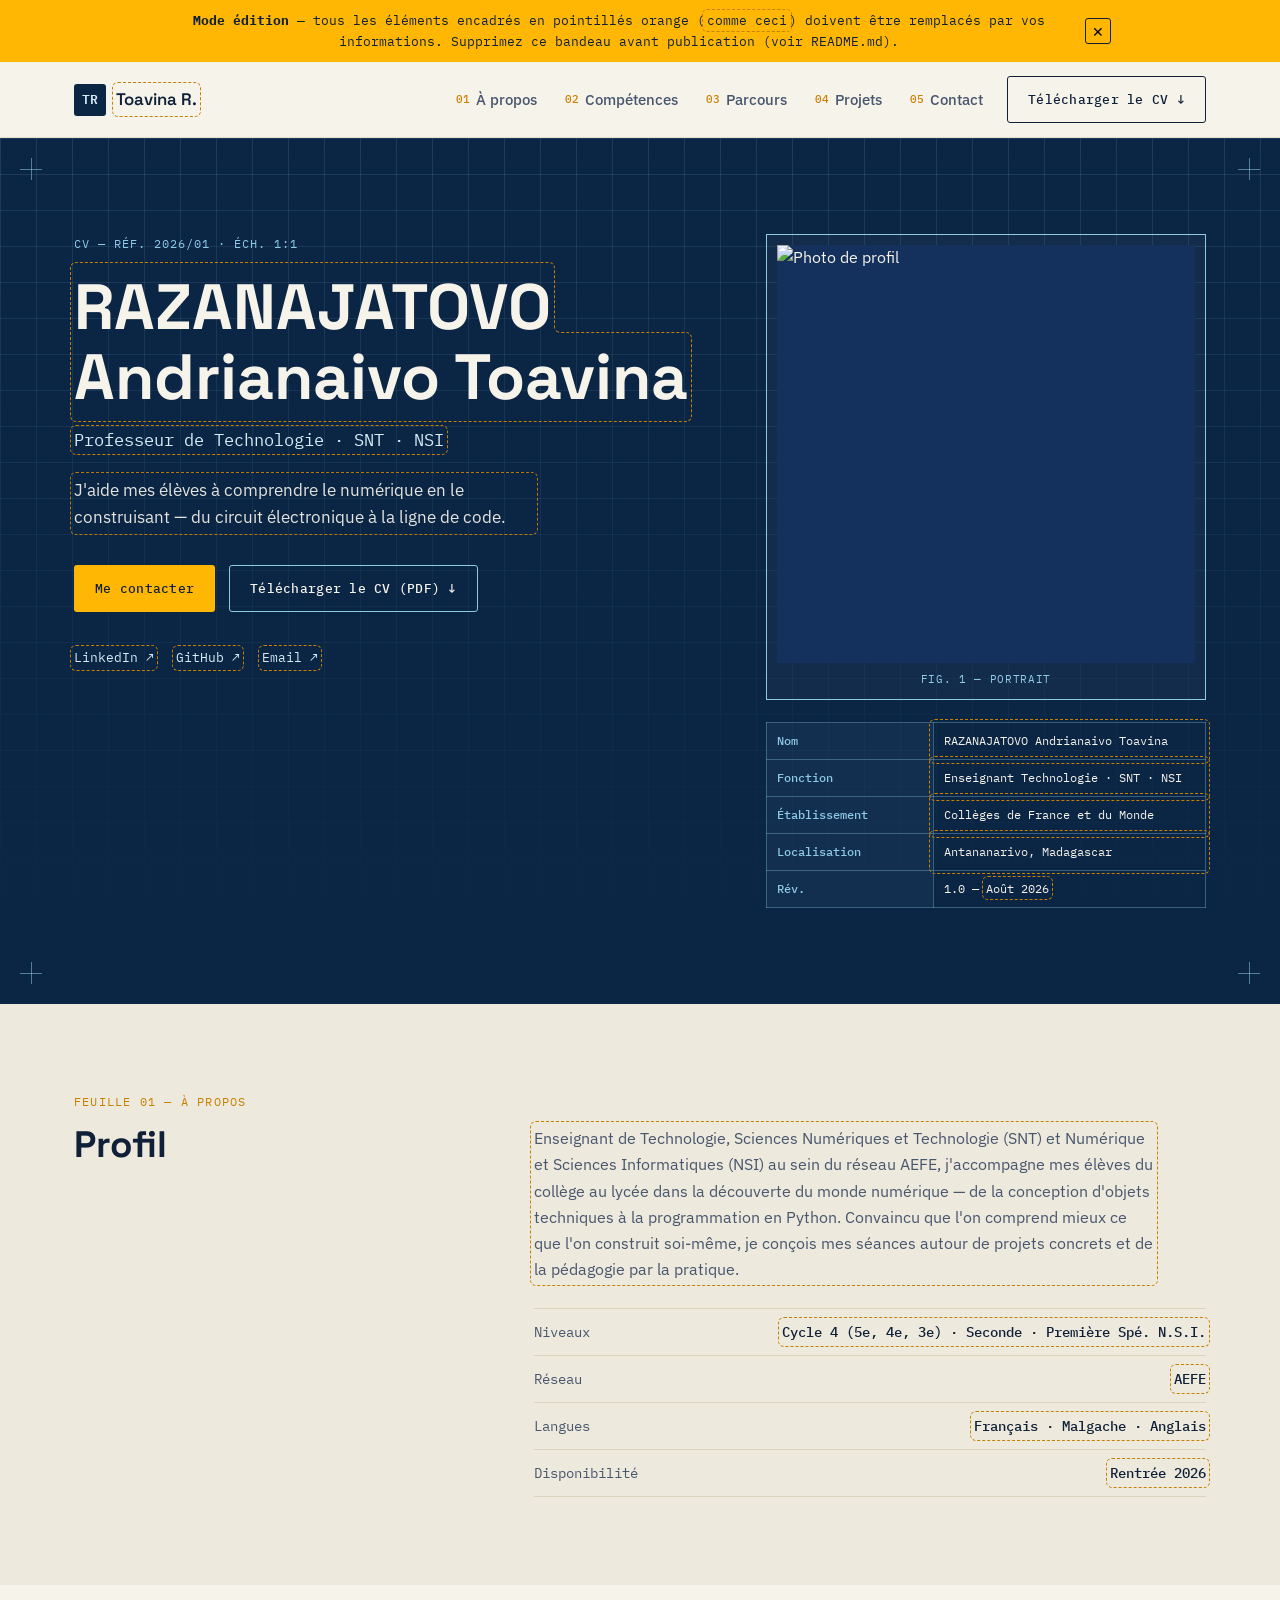
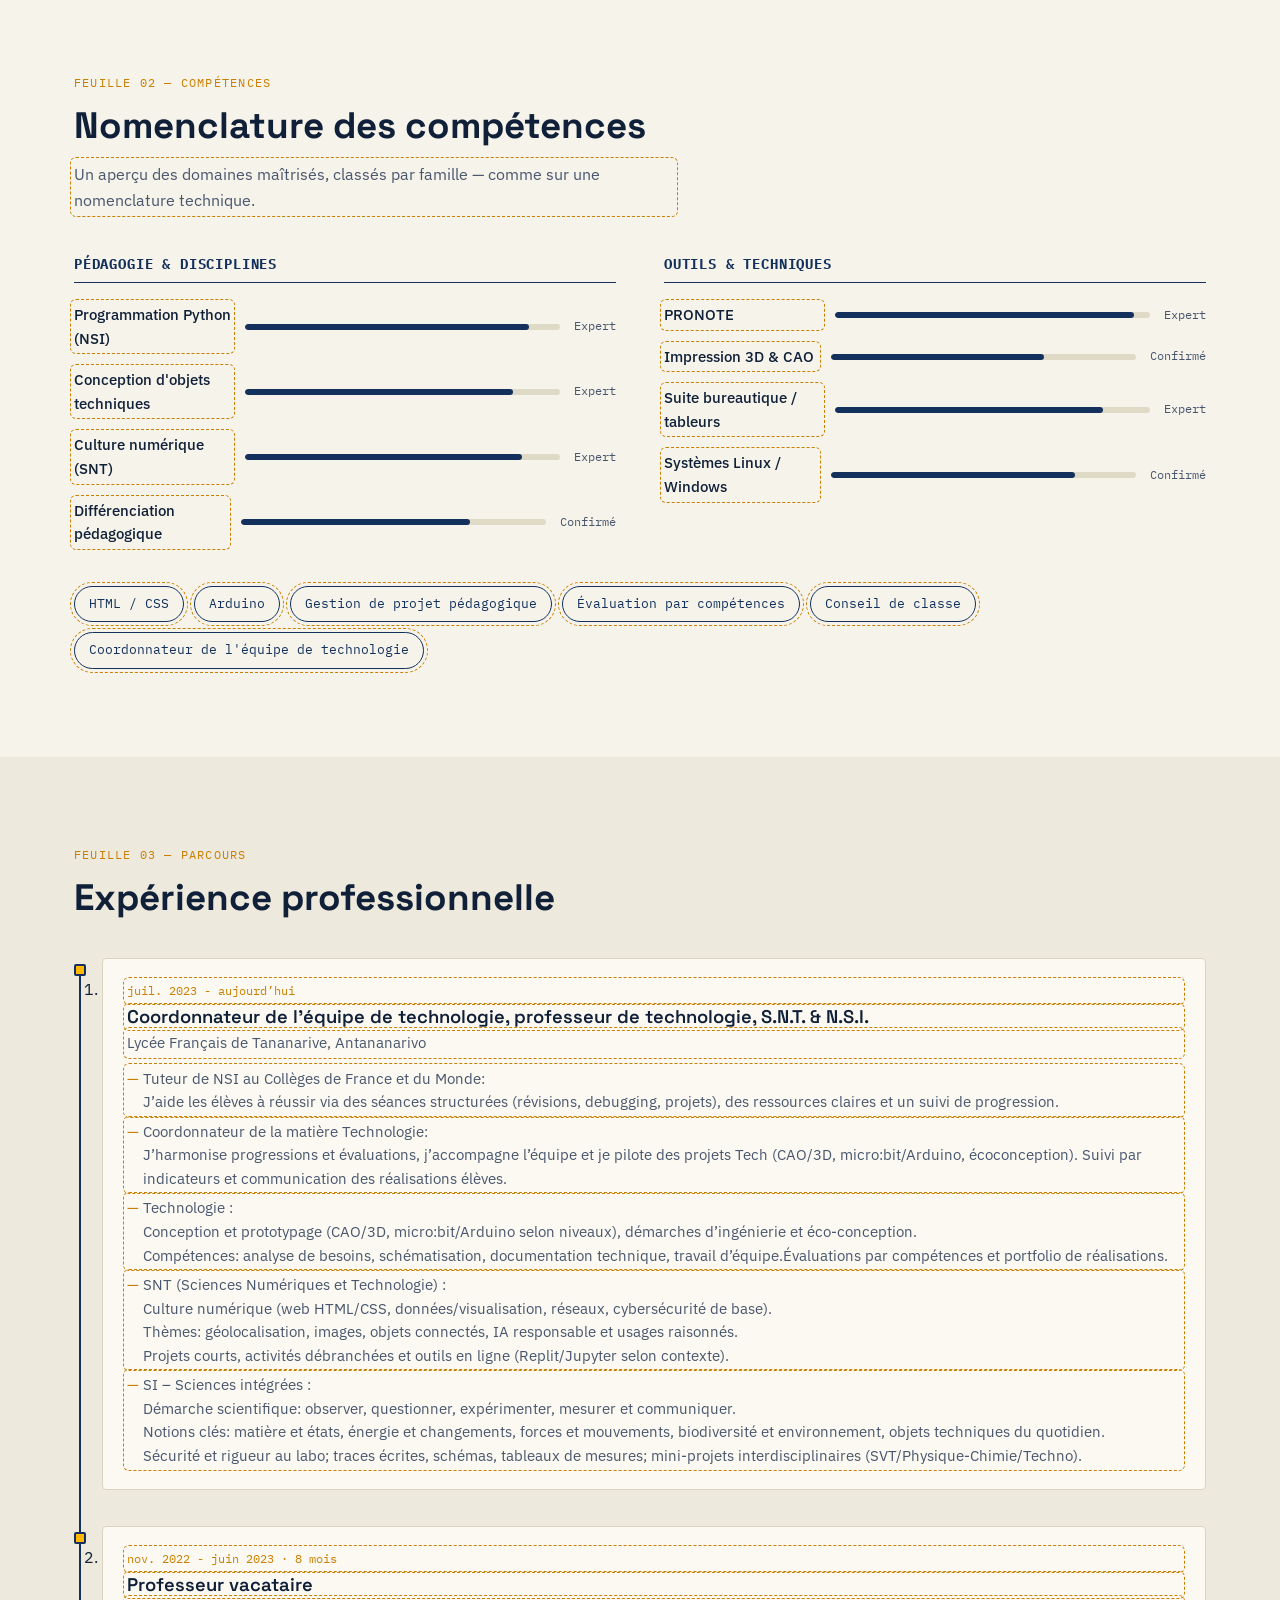
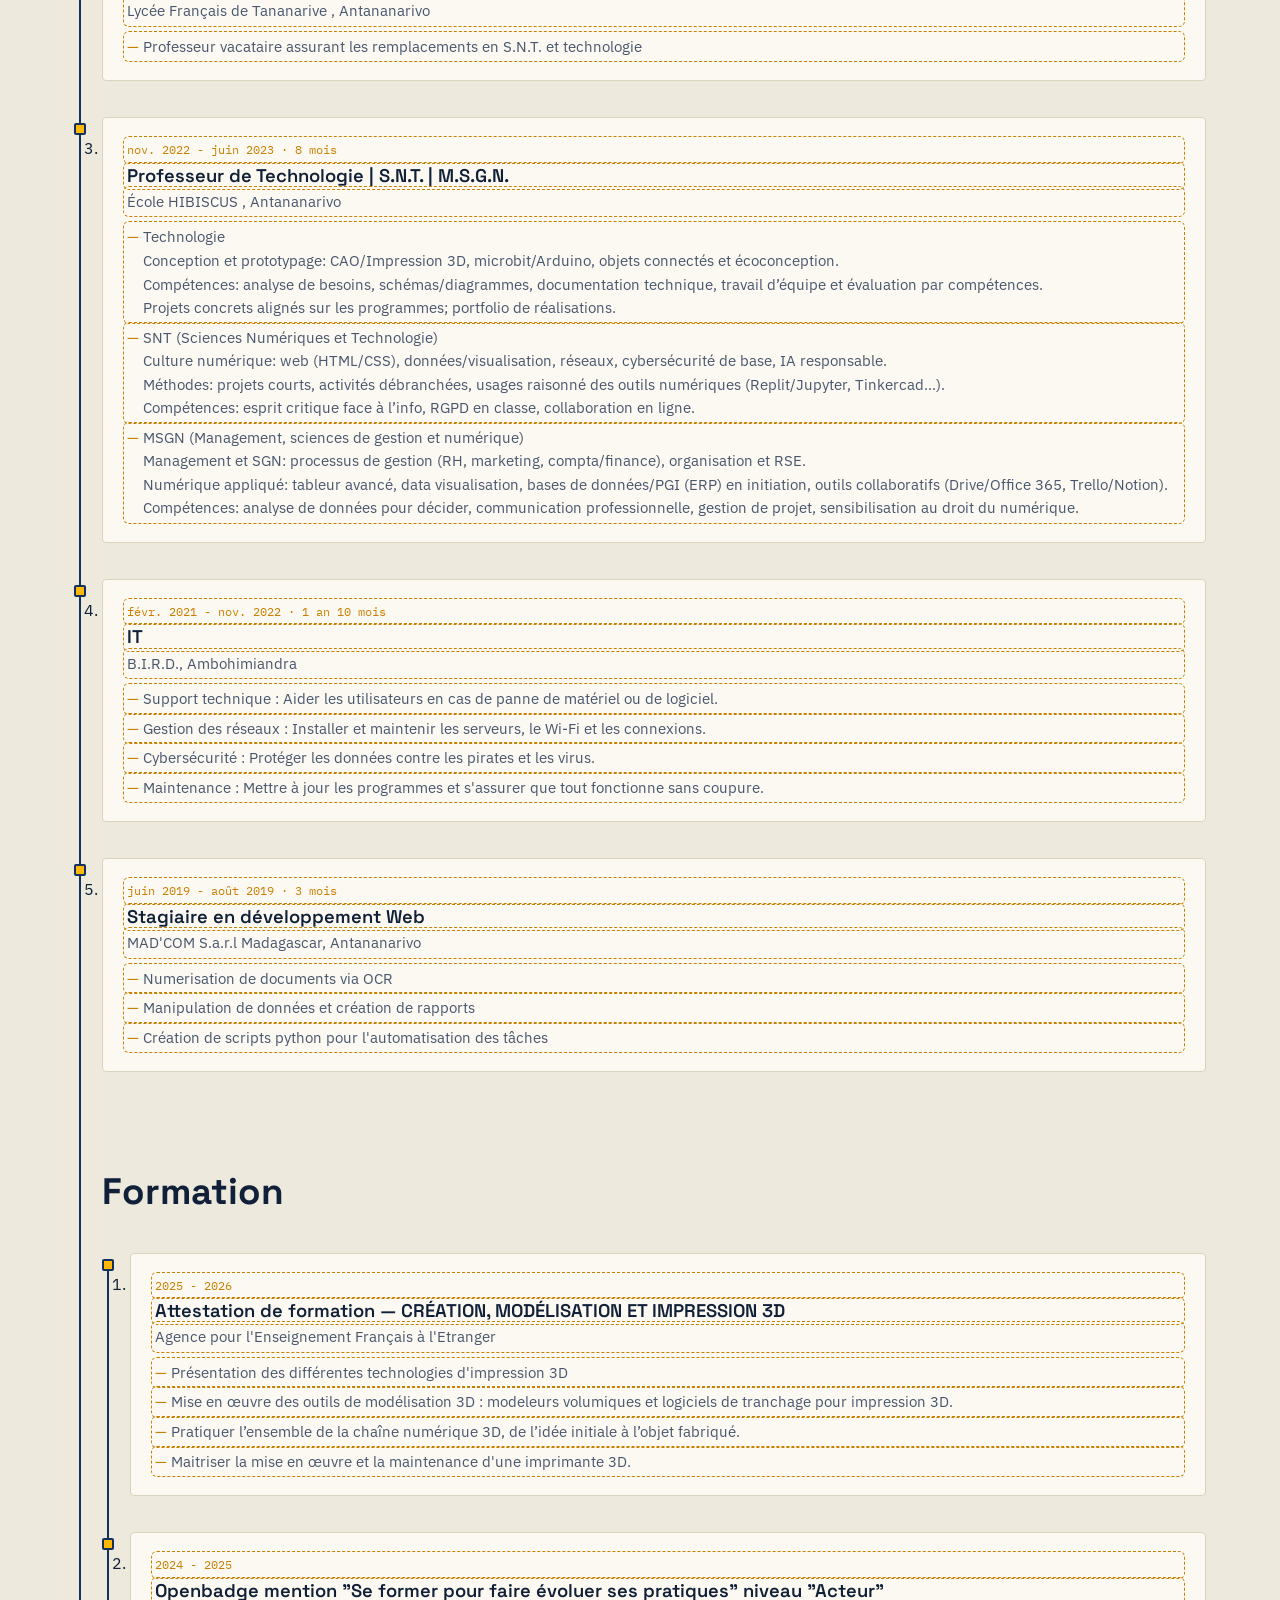
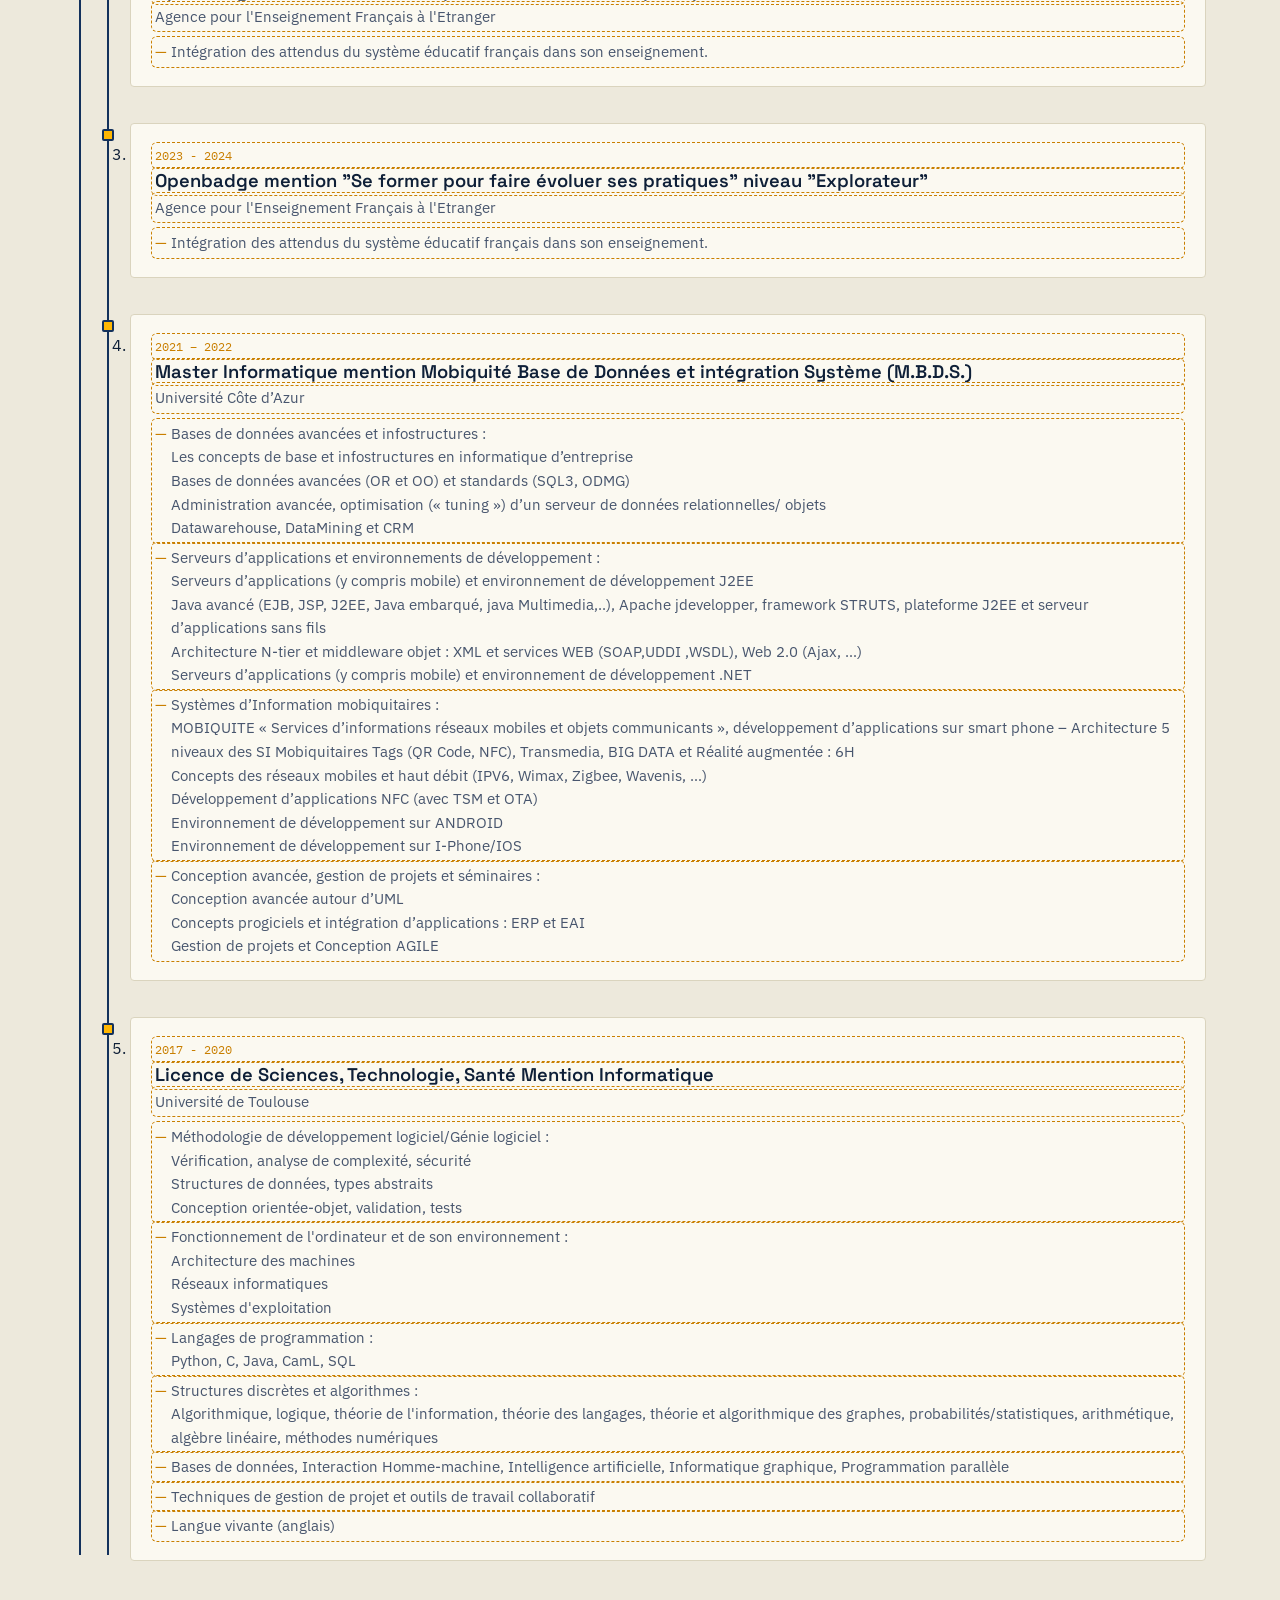
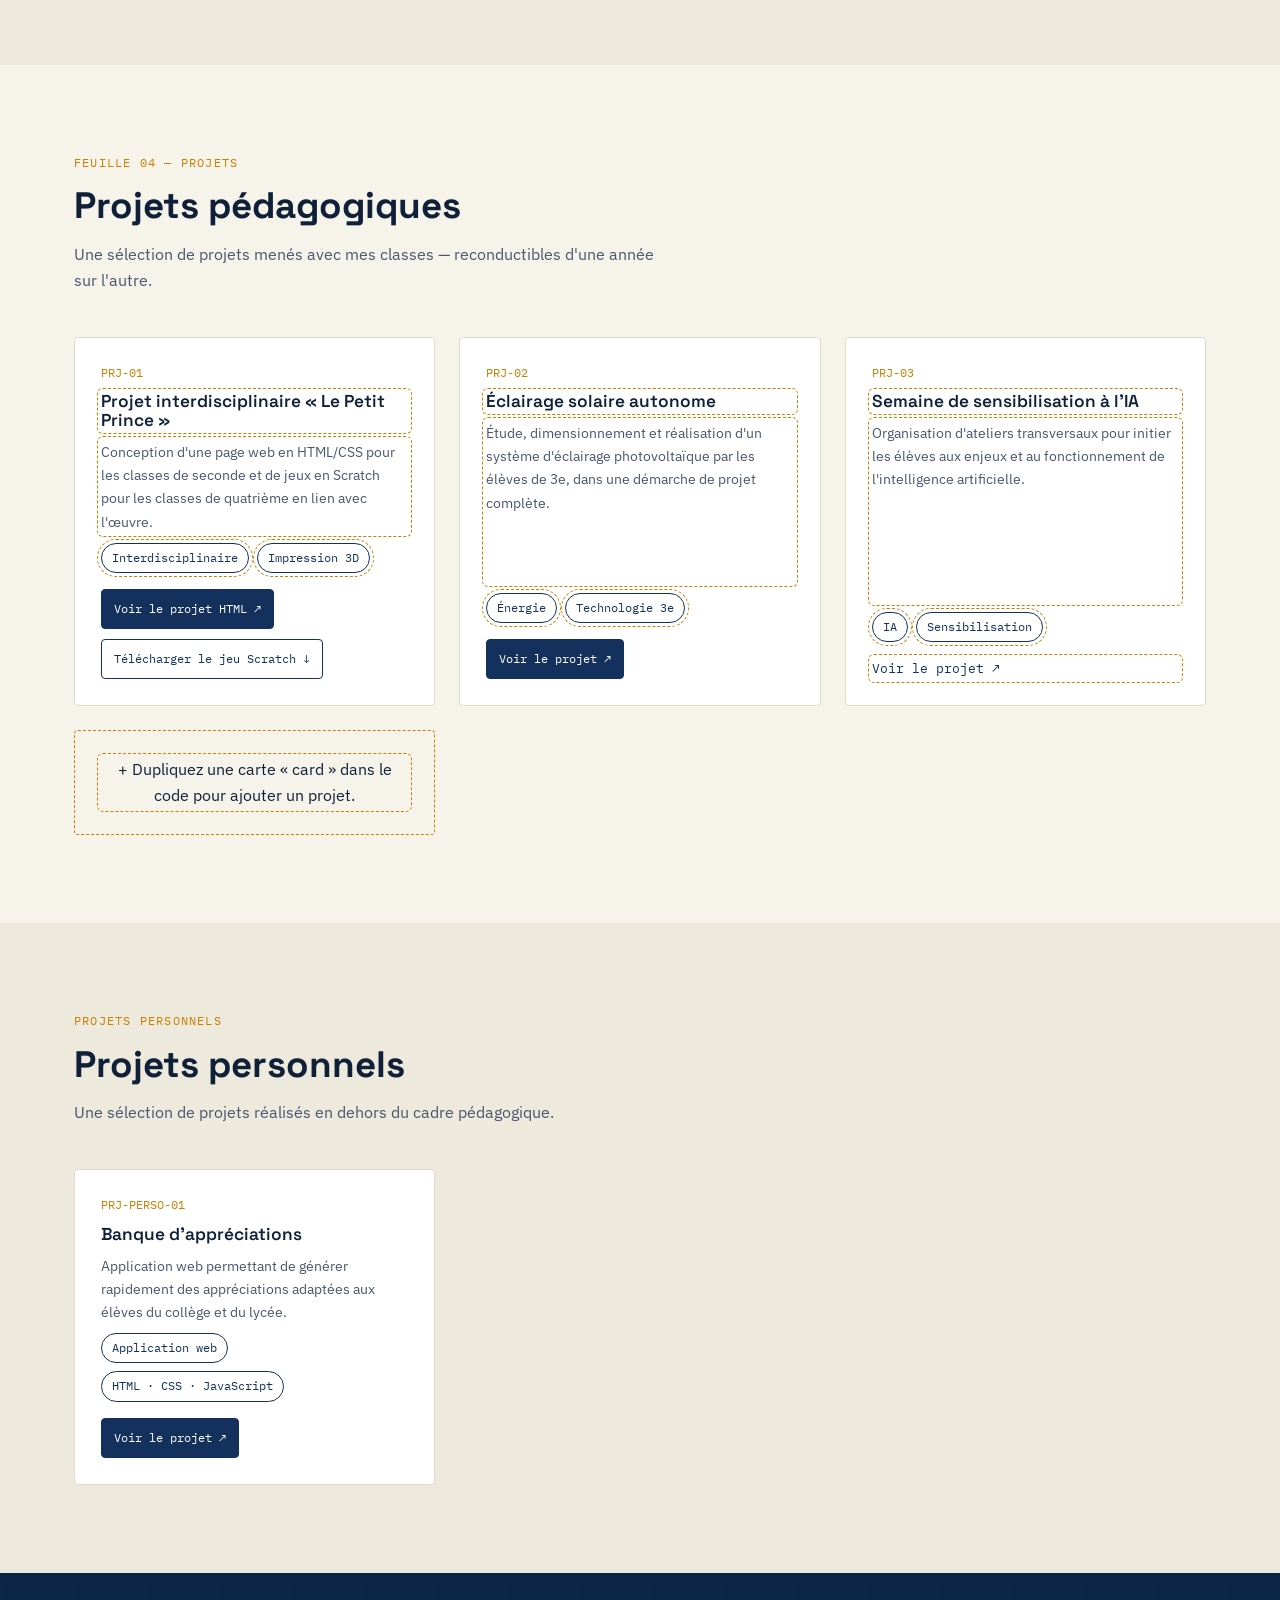
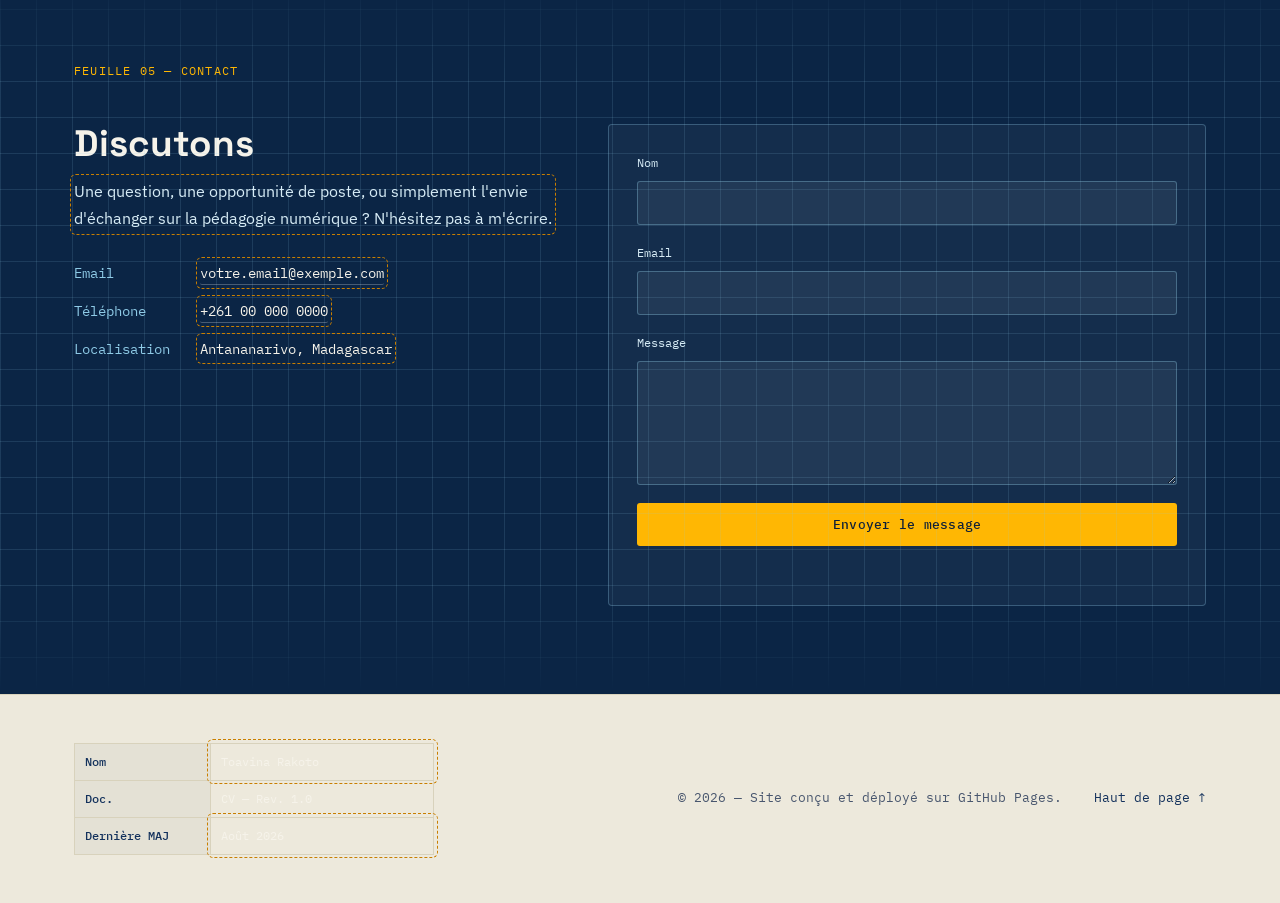
==== index.html @ 3682c863 "Add HTML structure and JavaScript functionality for solar panel project photo carousel" ====
<!DOCTYPE html>
<html lang="fr">
<head>
<meta charset="UTF-8">
<meta name="viewport" content="width=device-width, initial-scale=1.0">
<title>RAZANAJATOVO Andrianaivo Toavina — Enseignant AEFE de Technologie · SNT · NSI</title>
<meta name="description" content="CV en ligne — Enseignant de Technologie, SNT et NSI au sein du réseau AEFE.">

<!-- ============================================================
     ✏️  À MODIFIER : remplacez le titre et la description ci-dessus
     par votre nom réel et un résumé en une phrase de votre profil.
     ============================================================ -->

<link rel="icon" href="data:,">
<link rel="preconnect" href="https://fonts.googleapis.com">
<link rel="preconnect" href="https://fonts.gstatic.com" crossorigin>
<link href="https://fonts.googleapis.com/css2?family=Space+Grotesk:wght@500;600;700&family=IBM+Plex+Sans:wght@400;500;600;700&family=IBM+Plex+Mono:wght@400;500;600&display=swap" rel="stylesheet">
<link rel="stylesheet" href="style.css">
</head>
<body>

<!-- ============================================================
     BANDEAU D'AIDE — à supprimer une fois le site personnalisé.
     Voir aussi le README.md pour la liste complète des étapes.
     ============================================================ -->
<div class="edit-banner" id="editBanner">
  <p><strong>Mode édition —</strong> tous les éléments encadrés en pointillés orange (<span class="todo-inline">comme ceci</span>) doivent être remplacés par vos informations. Supprimez ce bandeau avant publication (voir README.md).</p>
  <button type="button" id="closeBanner" aria-label="Fermer le bandeau">✕</button>
</div>

<!-- ================= NAVIGATION ================= -->
<header class="site-header" id="top">
  <nav class="nav container">
    <a class="nav__logo" href="#top">
      <span class="nav__logo-mark">TR</span>
      <span class="nav__logo-text todo" data-todo="Vos initiales / nom">Toavina&nbsp;R.</span>
    </a>
    <button class="nav__toggle" id="navToggle" aria-label="Ouvrir le menu" aria-expanded="false">
      <span></span><span></span><span></span>
    </button>
    <ul class="nav__links" id="navLinks">
      <li><a href="#apropos"><span class="nav__num">01</span>À propos</a></li>
      <li><a href="#competences"><span class="nav__num">02</span>Compétences</a></li>
      <li><a href="#experience"><span class="nav__num">03</span>Parcours</a></li>
      <li><a href="#projets"><span class="nav__num">04</span>Projets</a></li>
      <li><a href="#contact"><span class="nav__num">05</span>Contact</a></li>
    </ul>
    <a class="btn btn--ghost nav__cv" href="assets/cv.pdf" download>
      Télécharger le CV ↓
    </a>
  </nav>
</header>

<main>

<!-- ================= HERO ================= -->
<section class="hero">
  <div class="hero__grid" aria-hidden="true"></div>
  <span class="crosshair crosshair--tl" aria-hidden="true"></span>
  <span class="crosshair crosshair--tr" aria-hidden="true"></span>
  <span class="crosshair crosshair--bl" aria-hidden="true"></span>
  <span class="crosshair crosshair--br" aria-hidden="true"></span>

  <div class="container hero__inner">
    <div class="hero__content">
      <p class="eyebrow">CV — RÉF. 2026/01 · ÉCH. 1:1</p>
      <h1 class="hero__title">
        <span class="todo" data-todo="Prénom NOM">RAZANAJATOVO Andrianaivo Toavina</span>
      </h1>
      <p class="hero__role">
        <span class="todo" data-todo="Intitulé du poste">Professeur de Technologie · SNT · NSI</span>
      </p>
      <p class="hero__tagline todo" data-todo="Phrase d'accroche en une ligne">
        J'aide mes élèves à comprendre le numérique en le construisant — du circuit électronique à la ligne de code.
      </p>

      <div class="hero__actions">
        <a class="btn btn--primary" href="#contact">Me contacter</a>
        <a class="btn btn--outline" href="assets/cv.pdf" download>Télécharger le CV (PDF) ↓</a>
      </div>

      <ul class="hero__socials">
        <li><a class="todo" data-todo="Lien LinkedIn" href="https://www.linkedin.com/in/toavina-razanajatovo/" target="_blank" rel="noopener">LinkedIn ↗</a></li>
        <li><a class="todo" data-todo="Lien GitHub" href="https://github.com/RToavina" target="_blank" rel="noopener">GitHub ↗</a></li>
        <li><a class="todo" data-todo="Adresse e-mail" href="mailto:razanajatovo.a.toavina@gmail.com">Email ↗</a></li>
      </ul>
    </div>

    <div class="hero__aside">
      <figure class="photo-frame">
        <img src="assets/images/photo.jpg" alt="Photo de profil" data-fallback="Insérez votre photo ici (assets/images/photo.jpg — format carré recommandé)">
        <figcaption class="photo-frame__caption">FIG. 1 — PORTRAIT</figcaption>
      </figure>

      <!-- SIGNATURE — cartouche façon plan technique -->
      <table class="title-block">
        <tbody>
          <tr>
            <th>Nom</th>
            <td class="todo" data-todo="Nom complet">RAZANAJATOVO Andrianaivo Toavina</td>
          </tr>
          <tr>
            <th>Fonction</th>
            <td class="todo" data-todo="Poste actuel">Enseignant Technologie · SNT · NSI</td>
          </tr>
          <tr>
            <th>Établissement</th>
            <td class="todo" data-todo="Établissement">Collèges de France et du Monde</td>
          </tr>
          <tr>
            <th>Localisation</th>
            <td class="todo" data-todo="Ville, pays">Antananarivo, Madagascar</td>
          </tr>
          <tr>
            <th>Rév.</th>
            <td>1.0 — <span class="todo" data-todo="Mois / année">Août 2026</span></td>
          </tr>
        </tbody>
      </table>
    </div>
  </div>
</section>

<!-- ================= À PROPOS ================= -->
<section class="section section--paper" id="apropos">
  <div class="container">
    <p class="sheet-label">FEUILLE 01 — À PROPOS</p>
    <div class="split">
      <h2 class="section__title">Profil</h2>
      <div class="split__body">
        <p class="todo" data-todo="Paragraphe de présentation (4-6 lignes) : parcours, spécialités, philosophie d'enseignement">
          Enseignant de Technologie, Sciences Numériques et Technologie (SNT) et Numérique et Sciences
          Informatiques (NSI) au sein du réseau AEFE, j'accompagne mes élèves du collège au lycée dans
          la découverte du monde numérique — de la conception d'objets techniques à la programmation en
          Python. Convaincu que l'on comprend mieux ce que l'on construit soi-même, je conçois mes séances
          autour de projets concrets et de la pédagogie par la pratique.
        </p>
        <ul class="fact-list">
          <li><span class="fact-list__k">Niveaux</span><span class="fact-list__v todo" data-todo="Niveaux enseignés">Cycle 4 (5e, 4e, 3e) · Seconde · Première Spé. N.S.I.</span></li>
          <li><span class="fact-list__k">Réseau</span><span class="fact-list__v todo" data-todo="Réseau / académie">AEFE</span></li>
          <li><span class="fact-list__k">Langues</span><span class="fact-list__v todo" data-todo="Langues parlées">Français · Malgache · Anglais </span></li>
          <li><span class="fact-list__k">Disponibilité</span><span class="fact-list__v todo" data-todo="Disponibilité">Rentrée 2026</span></li>
        </ul>
      </div>
    </div>
  </div>
</section>

<!-- ================= COMPÉTENCES ================= -->
<section class="section" id="competences">
  <div class="container">
    <p class="sheet-label">FEUILLE 02 — COMPÉTENCES</p>
    <h2 class="section__title">Nomenclature des compétences</h2>
    <p class="section__intro todo" data-todo="Courte intro optionnelle, ou supprimez ce paragraphe">
      Un aperçu des domaines maîtrisés, classés par famille — comme sur une nomenclature technique.
    </p>

    <div class="bom">
      <div class="bom__group">
        <h3 class="bom__group-title">Pédagogie & disciplines</h3>
        <ul class="bom__list">
          <li class="skill">
            <span class="skill__name todo" data-todo="Compétence">Programmation Python (NSI)</span>
            <span class="skill__bar"><span class="skill__fill" style="width:90%"></span></span>
            <span class="skill__level">Expert</span>
          </li>
          <li class="skill">
            <span class="skill__name todo" data-todo="Compétence">Conception d'objets techniques</span>
            <span class="skill__bar"><span class="skill__fill" style="width:85%"></span></span>
            <span class="skill__level">Expert</span>
          </li>
          <li class="skill">
            <span class="skill__name todo" data-todo="Compétence">Culture numérique (SNT)</span>
            <span class="skill__bar"><span class="skill__fill" style="width:88%"></span></span>
            <span class="skill__level">Expert</span>
          </li>
          <li class="skill">
            <span class="skill__name todo" data-todo="Compétence">Différenciation pédagogique</span>
            <span class="skill__bar"><span class="skill__fill" style="width:75%"></span></span>
            <span class="skill__level">Confirmé</span>
          </li>
        </ul>
      </div>

      <div class="bom__group">
        <h3 class="bom__group-title">Outils & techniques</h3>
        <ul class="bom__list">
          <li class="skill">
            <span class="skill__name todo" data-todo="Outil">PRONOTE</span>
            <span class="skill__bar"><span class="skill__fill" style="width:95%"></span></span>
            <span class="skill__level">Expert</span>
          </li>
          <li class="skill">
            <span class="skill__name todo" data-todo="Outil">Impression 3D & CAO</span>
            <span class="skill__bar"><span class="skill__fill" style="width:70%"></span></span>
            <span class="skill__level">Confirmé</span>
          </li>
          <li class="skill">
            <span class="skill__name todo" data-todo="Outil">Suite bureautique / tableurs</span>
            <span class="skill__bar"><span class="skill__fill" style="width:85%"></span></span>
            <span class="skill__level">Expert</span>
          </li>
          <li class="skill">
            <span class="skill__name todo" data-todo="Outil">Systèmes Linux / Windows</span>
            <span class="skill__bar"><span class="skill__fill" style="width:80%"></span></span>
            <span class="skill__level">Confirmé</span>
          </li>
        </ul>
      </div>
    </div>

    <div class="tag-cloud" aria-label="Autres compétences">
      <span class="tag todo" data-todo="Tag">HTML / CSS</span>
      <span class="tag todo" data-todo="Tag">Arduino</span>
      <span class="tag todo" data-todo="Tag">Gestion de projet pédagogique</span>
      <span class="tag todo" data-todo="Tag">Évaluation par compétences</span>
      <span class="tag todo" data-todo="Tag">Conseil de classe</span>
      <span class="tag todo" data-todo="Tag">Coordonnateur de l'équipe de technologie</span>
    </div>
  </div>
</section>

<!-- ================= EXPÉRIENCE / FORMATION ================= -->
<section class="section section--paper" id="experience">
  <div class="container">
    <p class="sheet-label">FEUILLE 03 — PARCOURS</p>
    <h2 class="section__title">Expérience professionnelle</h2>

    <ol class="trace">
      <li class="trace__node">
        <span class="trace__dot"></span>
        <div class="trace__card">
          <p class="trace__date todo" data-todo="Période">juil. 2023 - aujourd’hui</p>
          <h3 class="trace__title todo" data-todo="Poste">Coordonnateur de l'équipe de technologie, professeur de technologie, S.N.T. & N.S.I.</h3>
          <p class="trace__place todo" data-todo="Établissement, ville">Lycée Français de Tananarive, Antananarivo</p>
          <ul class="trace__desc">
            <li class="todo" data-todo="Réalisation / mission 1">Tuteur de NSI au Collèges de France et du Monde: <br> J’aide les élèves à réussir via des séances structurées (révisions, debugging, projets), des ressources claires et un suivi de progression. </li>
            <li class="todo" data-todo="Réalisation / mission 2">Coordonnateur de la matière Technologie: <br> J’harmonise progressions et évaluations, j’accompagne l’équipe et je pilote des projets Tech (CAO/3D, micro:bit/Arduino, écoconception). Suivi par indicateurs et communication des réalisations élèves.</li>
            <li class="todo" data-todo="Réalisation / mission 3">Technologie : <br> Conception et prototypage (CAO/3D, micro:bit/Arduino selon niveaux), démarches d’ingénierie et éco‑conception. <br> Compétences: analyse de besoins, schématisation, documentation technique, travail d’équipe.Évaluations par compétences et portfolio de réalisations.</li>
            <li class="todo" data-todo="Réalisation / mission 3">SNT (Sciences Numériques et Technologie) : <br> Culture numérique (web HTML/CSS, données/visualisation, réseaux, cybersécurité de base). <br> Thèmes: géolocalisation, images, objets connectés, IA responsable et usages raisonnés. <br> Projets courts, activités débranchées et outils en ligne (Replit/Jupyter selon contexte).</li>
            <li class="todo" data-todo="Réalisation / mission 3">SI – Sciences intégrées : <br> Démarche scientifique: observer, questionner, expérimenter, mesurer et communiquer. <br> Notions clés: matière et états, énergie et changements, forces et mouvements, biodiversité et environnement, objets techniques du quotidien. <br> Sécurité et rigueur au labo; traces écrites, schémas, tableaux de mesures; mini‑projets interdisciplinaires (SVT/Physique‑Chimie/Techno).</li>
          </ul>
        </div>
      </li>

      <li class="trace__node">
        <span class="trace__dot"></span>
        <div class="trace__card">
          <p class="trace__date todo" data-todo="Période">nov. 2022 - juin 2023 · 8 mois</p>
          <h3 class="trace__title todo" data-todo="Poste précédent">Professeur vacataire</h3>
          <p class="trace__place todo" data-todo="Établissement, ville">Lycée Français de Tananarive , Antananarivo</p>
          <ul class="trace__desc">
            <li class="todo" data-todo="Réalisation / mission"> Professeur vacataire assurant les remplacements en S.N.T. et technologie </li>           
          </ul>
        </div>
      </li>

      <li class="trace__node">
        <span class="trace__dot"></span>
        <div class="trace__card">
          <p class="trace__date todo" data-todo="Période">nov. 2022 - juin 2023 · 8 mois</p>
          <h3 class="trace__title todo" data-todo="Poste précédent">Professeur de Technologie | S.N.T. | M.S.G.N.</h3>
          <p class="trace__place todo" data-todo="Établissement, ville">École HIBISCUS , Antananarivo</p>
          <ul class="trace__desc">
            <li class="todo" data-todo="Réalisation / mission">Technologie <br>
              Conception et prototypage: CAO/Impression 3D, microbit/Arduino, objets connectés et écoconception. <br>  
              Compétences: analyse de besoins, schémas/diagrammes, documentation technique, travail d’équipe et évaluation par compétences. <br> 
              Projets concrets alignés sur les programmes; portfolio de réalisations. <br> </li>
            <li class="todo" data-todo="Réalisation / mission">SNT (Sciences Numériques et Technologie) <br>
              Culture numérique: web (HTML/CSS), données/visualisation, réseaux, cybersécurité de base, IA responsable.  <br>
              Méthodes: projets courts, activités débranchées, usages raisonné des outils numériques (Replit/Jupyter, Tinkercad…).  <br>
              Compétences: esprit critique face à l’info, RGPD en classe, collaboration en ligne.</li>
            <li class="todo" data-todo="Réalisation / mission">MSGN (Management, sciences de gestion et numérique) <br>
              Management et SGN: processus de gestion (RH, marketing, compta/finance), organisation et RSE. <br>
              Numérique appliqué: tableur avancé, data visualisation, bases de données/PGI (ERP) en initiation, outils collaboratifs (Drive/Office 365, Trello/Notion). <br>
              Compétences: analyse de données pour décider, communication professionnelle, gestion de projet, sensibilisation au droit du numérique.</li>            
          </ul>
        </div>
      </li>

      <li class="trace__node">
        <span class="trace__dot"></span>
        <div class="trace__card">
          <p class="trace__date todo" data-todo="Période">févr. 2021 - nov. 2022 · 1 an 10 mois</p>
          <h3 class="trace__title todo" data-todo="Poste précédent">IT</h3>
          <p class="trace__place todo" data-todo="Établissement, ville">B.I.R.D., Ambohimiandra</p>
          <ul class="trace__desc">
            <li class="todo" data-todo="Réalisation / mission">Support technique : Aider les utilisateurs en cas de panne de matériel ou de logiciel.</li>
            <li class="todo" data-todo="Réalisation / mission">Gestion des réseaux : Installer et maintenir les serveurs, le Wi-Fi et les connexions.</li>
            <li class="todo" data-todo="Réalisation / mission">Cybersécurité : Protéger les données contre les pirates et les virus.</li>            
            <li class="todo" data-todo="Réalisation / mission">Maintenance : Mettre à jour les programmes et s'assurer que tout fonctionne sans coupure. </li>            
          </ul>
        </div>
      </li>

      <li class="trace__node">
        <span class="trace__dot"></span>
        <div class="trace__card">
          <p class="trace__date todo" data-todo="Période">juin 2019 - août 2019 · 3 mois</p>
          <h3 class="trace__title todo" data-todo="Poste précédent">Stagiaire en développement Web</h3>
          <p class="trace__place todo" data-todo="Établissement, ville">MAD'COM S.a.r.l Madagascar, Antananarivo</p>
          <ul class="trace__desc">
            <li class="todo" data-todo="Réalisation / mission">Numerisation de documents via OCR</li>
            <li class="todo" data-todo="Réalisation / mission">Manipulation de données et création de rapports</li>
            <li class="todo" data-todo="Réalisation / mission">Création de scripts python pour l'automatisation des tâches</li>
          </ul>
        </div>
      </li>



    <h2 class="section__title section__title--spaced">Formation</h2>
    <ol class="trace">
      <li class="trace__node">
        <span class="trace__dot"></span>
        <div class="trace__card">
          <p class="trace__date todo" data-todo="Année d'obtention">2025 - 2026</p>
          <h3 class="trace__title todo" data-todo="Diplôme">Attestation de formation — CRÉATION, MODÉLISATION ET IMPRESSION 3D</h3>
          <p class="trace__place todo" data-todo="Établissement">Agence pour l'Enseignement Français à l'Etranger</p>
          <ul class="trace__desc">
            <li class="todo" data-todo="Réalisation / mission">Présentation des différentes technologies d'impression 3D</li>
            <li class="todo" data-todo="Réalisation / mission">Mise en œuvre des outils de modélisation 3D : modeleurs volumiques et logiciels de tranchage pour impression 3D.</li>
            <li class="todo" data-todo="Réalisation / mission">Pratiquer l’ensemble de la chaîne numérique 3D, de l’idée initiale à l’objet fabriqué.</li>
            <li class="todo" data-todo="Réalisation / mission">Maitriser la mise en œuvre et la maintenance d'une imprimante 3D.</li>
          </ul>
        </div>
      </li>

      <li class="trace__node">
        <span class="trace__dot"></span>
        <div class="trace__card">
          <p class="trace__date todo" data-todo="Année d'obtention">2024 - 2025</p>
          <h3 class="trace__title todo" data-todo="Diplôme">Openbadge mention "Se former pour faire évoluer ses pratiques" niveau "Acteur"</h3>
          <p class="trace__place todo" data-todo="Établissement">Agence pour l'Enseignement Français à l'Etranger</p>
          <ul class="trace__desc">
            <li class="todo" data-todo="Réalisation / mission">Intégration des attendus du système éducatif français dans son enseignement.</li>
          </ul>
        </div>
      </li>

      <li class="trace__node">
        <span class="trace__dot"></span>
        <div class="trace__card">
          <p class="trace__date todo" data-todo="Année d'obtention">2023 - 2024</p>
          <h3 class="trace__title todo" data-todo="Diplôme">Openbadge mention "Se former pour faire évoluer ses pratiques" niveau "Explorateur"</h3>
          <p class="trace__place todo" data-todo="Établissement">Agence pour l'Enseignement Français à l'Etranger</p>
          <ul class="trace__desc">
            <li class="todo" data-todo="Réalisation / mission">Intégration des attendus du système éducatif français dans son enseignement.</li>
          </ul>
        </div>
      </li>

      <li class="trace__node">
        <span class="trace__dot"></span>
        <div class="trace__card">
          <p class="trace__date todo" data-todo="Année d'obtention">2021 – 2022</p>
          <h3 class="trace__title todo" data-todo="Diplôme">Master Informatique mention Mobiquité Base de Données et intégration Système (M.B.D.S.)</h3>
          <p class="trace__place todo" data-todo="Établissement">Université Côte d’Azur</p>
          <ul class="trace__desc">
            <li class="todo" data-todo="Réalisation / mission"> Bases de données avancées et infostructures : <br> Les concepts de base et infostructures en informatique d’entreprise <br> Bases de données avancées (OR et OO) et standards (SQL3, ODMG)  <br> Administration avancée, optimisation (« tuning ») d’un serveur de données relationnelles/ objets  <br> Datawarehouse, DataMining et CRM </li>
            <li class="todo" data-todo="Réalisation / mission"> Serveurs d’applications et environnements de développement : <br> Serveurs d’applications (y compris mobile) et environnement de développement J2EE  <br> Java avancé (EJB, JSP, J2EE, Java embarqué, java Multimedia,..), Apache jdevelopper, framework STRUTS, plateforme J2EE et serveur d’applications sans fils <br> Architecture N-tier et middleware objet : XML et services WEB (SOAP,UDDI ,WSDL), Web 2.0 (Ajax, …) <br> Serveurs d’applications (y compris mobile) et environnement de développement .NET</li>
            <li class="todo" data-todo="Réalisation / mission"> Systèmes d’Information mobiquitaires : <br>MOBIQUITE « Services d’informations réseaux mobiles et objets communicants », développement d’applications sur smart phone – Architecture 5 niveaux des SI Mobiquitaires Tags (QR Code, NFC), Transmedia, BIG DATA et Réalité augmentée : 6H <br> Concepts des réseaux mobiles et haut débit (IPV6, Wimax, Zigbee, Wavenis, …) <br> Développement d’applications NFC (avec TSM et OTA) <br> Environnement de développement sur ANDROID <br> Environnement de développement sur I-Phone/IOS</li>
            <li class="todo" data-todo="Réalisation / mission"> Conception avancée, gestion de projets et séminaires : <br> Conception avancée autour d’UML <br> Concepts progiciels et intégration d’applications : ERP et EAI <br> Gestion de projets et Conception AGILE</li>        
          </ul>
        </div>
      </li>

      <li class="trace__node">
        <span class="trace__dot"></span>
        <div class="trace__card">
          <p class="trace__date todo" data-todo="Année d'obtention">2017 - 2020</p>
          <h3 class="trace__title todo" data-todo="Diplôme">Licence de Sciences, Technologie, Santé Mention Informatique</h3>
          <p class="trace__place todo" data-todo="Établissement">Université de Toulouse</p>
          <ul class="trace__desc">
            <li class="todo" data-todo="Réalisation / mission"> Méthodologie de développement logiciel/Génie logiciel : <br> Vérification, analyse de complexité, sécurité <br> Structures de données, types abstraits <br> Conception orientée-objet, validation, tests</li>
            <li class="todo" data-todo="Réalisation / mission"> Fonctionnement de l'ordinateur et de son environnement : <br> Architecture des machines <br> Réseaux informatiques <br> Systèmes d'exploitation</li>
            <li class="todo" data-todo="Réalisation / mission"> Langages de programmation : <br> Python, C, Java, CamL, SQL </li>
            <li class="todo" data-todo="Réalisation / mission"> Structures discrètes et algorithmes : <br> Algorithmique, logique, théorie de l'information, théorie des langages, théorie et algorithmique des graphes, probabilités/statistiques, arithmétique, algèbre linéaire, méthodes numériques</li>        
            <li class="todo" data-todo="Réalisation / mission"> Bases de données, Interaction Homme-machine, Intelligence artificielle, Informatique graphique, Programmation parallèle</li>   
            <li class="todo" data-todo="Réalisation / mission"> Techniques de gestion de projet et outils de travail collaboratif</li>     
            <li class="todo" data-todo="Réalisation / mission"> Langue vivante (anglais)</li>     
          </ul>
        </div>
      </li>

    </ol>
  </div>
</section>

<!-- ================= PROJETS ================= -->
<section class="section" id="projets">
  <div class="container">
    <p class="sheet-label">FEUILLE 04 — PROJETS</p>
    <h2 class="section__title">Projets pédagogiques</h2>
    <p class="section__intro">Une sélection de projets menés avec mes classes — reconductibles d'une année sur l'autre.</p>

    <div class="cards">
      <article class="card">
        <p class="card__ref">PRJ-01</p>
        <h3 class="card__title todo" data-todo="Titre du projet">Projet interdisciplinaire « Le Petit Prince »</h3>
        <p class="card__desc todo" data-todo="Description (2-3 lignes)">
          Conception d'une page web en HTML/CSS pour les classes de seconde et de jeux en Scratch pour les classes de quatrième en lien avec l'œuvre.
        </p>
        <div class="card__tags">
          <span class="tag tag--sm todo" data-todo="Tag">Interdisciplinaire</span>
          <span class="tag tag--sm todo" data-todo="Tag">Impression 3D</span>
        </div>
        <div class="card__actions">
          <a class="card__button" href="Projet Petit Prince/carte-petit-prince/index.html" target="_blank" rel="noopener">Voir le projet HTML ↗</a>
          <a class="card__button card__button--secondary" href="Projet Petit Prince/Projet Petit Prince.mblock" download="Projet petit prince.mblock">Télécharger le jeu Scratch ↓</a>
        </div>
      </article>

      <article class="card">
        <p class="card__ref">PRJ-02</p>
        <h3 class="card__title todo" data-todo="Titre du projet">Éclairage solaire autonome</h3>
        <p class="card__desc todo" data-todo="Description (2-3 lignes)">
          Étude, dimensionnement et réalisation d'un système d'éclairage photovoltaïque par les élèves
          de 3e, dans une démarche de projet complète.
        </p>
        <div class="card__tags">
          <span class="tag tag--sm todo" data-todo="Tag">Énergie</span>
          <span class="tag tag--sm todo" data-todo="Tag">Technologie 3e</span>
        </div>
        <div class="card__actions">
          <a class="card__button" href="projet-panneau-solaire.html" target="_blank" rel="noopener">Voir le projet ↗</a>
        </div>
      </article>

      <article class="card">
        <p class="card__ref">PRJ-03</p>
        <h3 class="card__title todo" data-todo="Titre du projet">Semaine de sensibilisation à l'IA</h3>
        <p class="card__desc todo" data-todo="Description (2-3 lignes)">
          Organisation d'ateliers transversaux pour initier les élèves aux enjeux et au fonctionnement
          de l'intelligence artificielle.
        </p>
        <div class="card__tags">
          <span class="tag tag--sm todo" data-todo="Tag">IA</span>
          <span class="tag tag--sm todo" data-todo="Tag">Sensibilisation</span>
        </div>
        <a class="card__link todo" data-todo="Lien vers le projet (ou supprimez)" href="#">Voir le projet ↗</a>
      </article>

      <article class="card card--ghost">
        <p class="todo" data-todo="Dupliquez le bloc <article class='card'> pour ajouter un projet, puis supprimez cette carte fantôme.">
          + Dupliquez une carte « card » dans le code pour ajouter un projet.
        </p>
      </article>
    </div>
  </div>
</section>

<!-- ================= PROJETS PERSONNELS ================= -->
<section class="section section--paper" id="projets-personnels">
  <div class="container">
    <p class="sheet-label">PROJETS PERSONNELS</p>
    <h2 class="section__title">Projets personnels</h2>
    <p class="section__intro">Une sélection de projets réalisés en dehors du cadre pédagogique.</p>

    <div class="cards">
      <article class="card">
        <p class="card__ref">PRJ-PERSO-01</p>
        <h3 class="card__title">Banque d'appréciations</h3>
        <p class="card__desc">
          Application web permettant de générer rapidement des appréciations adaptées aux élèves du collège et du lycée.
        </p>
        <div class="card__tags">
          <span class="tag tag--sm">Application web</span>
          <span class="tag tag--sm">HTML · CSS · JavaScript</span>
        </div>
        <div class="card__actions">
          <a class="card__button" href="Projet_appréciation/appreciation.html" target="_blank" rel="noopener">Voir le projet ↗</a>
        </div>
      </article>
    </div>
  </div>
</section>

<!-- ================= CONTACT ================= -->
<section class="section section--dark" id="contact">
  <div class="hero__grid" aria-hidden="true"></div>
  <div class="container">
    <p class="sheet-label sheet-label--light">FEUILLE 05 — CONTACT</p>
    <div class="split split--contact">
      <div>
        <h2 class="section__title section__title--light">Discutons</h2>
        <p class="section__intro section__intro--light todo" data-todo="Phrase d'invitation au contact">
          Une question, une opportunité de poste, ou simplement l'envie d'échanger sur la pédagogie
          numérique ? N'hésitez pas à m'écrire.
        </p>
        <ul class="contact-info">
          <li><span>Email</span><a class="todo" data-todo="Adresse e-mail" href="mailto:votre.email@exemple.com">votre.email@exemple.com</a></li>
          <li><span>Téléphone</span><a class="todo" data-todo="Numéro de téléphone (optionnel)" href="tel:+261000000000">+261 00 000 0000</a></li>
          <li><span>Localisation</span><span class="todo" data-todo="Ville, pays">Antananarivo, Madagascar</span></li>
        </ul>
      </div>

      <!-- ==========================================================
           FORMULAIRE — voir README.md « Rendre le formulaire
           fonctionnel » : GitHub Pages ne peut pas exécuter de code
           serveur, ce formulaire doit être relié à un service comme
           Formspree (gratuit, aucune installation) pour envoyer les
           messages vers votre boîte mail.
           ========================================================== -->
      <form class="contact-form" id="contactForm" action="https://formspree.io/f/VOTRE_ID_FORMSPREE" method="POST">
        <div class="field">
          <label for="name">Nom</label>
          <input type="text" id="name" name="name" required>
        </div>
        <div class="field">
          <label for="email">Email</label>
          <input type="email" id="email" name="email" required>
        </div>
        <div class="field">
          <label for="message">Message</label>
          <textarea id="message" name="message" rows="5" required></textarea>
        </div>
        <button type="submit" class="btn btn--primary btn--full">Envoyer le message</button>
        <p class="form__status" id="formStatus" role="status" aria-live="polite"></p>
      </form>
    </div>
  </div>
</section>

</main>

<!-- ================= FOOTER ================= -->
<footer class="site-footer">
  <div class="container footer__inner">
    <table class="title-block title-block--footer">
      <tbody>
        <tr>
          <th>Nom</th>
          <td class="todo" data-todo="Nom complet">Toavina Rakoto</td>
        </tr>
        <tr>
          <th>Doc.</th>
          <td>CV — Rev. 1.0</td>
        </tr>
        <tr>
          <th>Dernière MAJ</th>
          <td class="todo" data-todo="Date de mise à jour">Août 2026</td>
        </tr>
      </tbody>
    </table>
    <p class="footer__copy">© <span id="year"></span> — Site conçu et déployé sur GitHub Pages.</p>
    <a class="footer__top" href="#top">Haut de page ↑</a>
  </div>
</footer>

<script src="script.js"></script>
</body>
</html>
---- style.css ----
/* ==========================================================================
   DESIGN SYSTEM — « Plan technique »
   Palette, typographies et rythmes définis en variables CSS.
   ========================================================================== */
:root{
  /* Couleurs */
  --blueprint-900:#0B2545;
  --blueprint-800:#13315C;
  --blueprint-700:#1B3E6F;
  --grid-line: rgba(142,202,230,.14);
  --cyan-300:#8ECAE6;
  --cyan-100:#D7ECF6;
  --paper:#F6F3EA;
  --paper-dim:#EDE9DC;
  --ink-900:#0F2038;
  --ink-600:#48566E;
  --amber-500:#FFB703;
  --amber-700:#C97F00;

  /* Typo */
  --font-display:'Space Grotesk', sans-serif;
  --font-body:'IBM Plex Sans', sans-serif;
  --font-mono:'IBM Plex Mono', monospace;

  /* Rythme */
  --container-w: 1180px;
  --radius: 4px;
}

*,*::before,*::after{ box-sizing:border-box; }
html{ scroll-behavior:smooth; }
body{
  margin:0;
  font-family:var(--font-body);
  color:var(--ink-900);
  background:var(--paper);
  line-height:1.6;
  -webkit-font-smoothing:antialiased;
}
img{ max-width:100%; display:block; }
a{ color:inherit; text-decoration:none; }
ul{ list-style:none; margin:0; padding:0; }
h1,h2,h3{ font-family:var(--font-display); margin:0; line-height:1.1; }
p{ margin:0; }
button{ font-family:inherit; cursor:pointer; }
:focus-visible{ outline:2px solid var(--amber-500); outline-offset:3px; }

.container{
  width:100%;
  max-width:var(--container-w);
  margin-inline:auto;
  padding-inline:24px;
}

/* ==========================================================================
   MARQUEURS "À MODIFIER"
   ========================================================================== */
.todo{
  outline:1.5px dashed var(--amber-700);
  outline-offset:3px;
  border-radius:2px;
  position:relative;
  cursor:help;
}
.todo-inline{
  outline:1.5px dashed var(--amber-700);
  outline-offset:2px;
  padding:0 2px;
  border-radius:2px;
}
.edit-banner{
  background:var(--amber-500);
  color:var(--ink-900);
  font-family:var(--font-mono);
  font-size:.82rem;
  display:flex;
  align-items:center;
  justify-content:center;
  gap:16px;
  padding:10px 20px;
  text-align:center;
  position:relative;
}
.edit-banner p{ margin:0; max-width:900px; }
.edit-banner button{
  background:none; border:1px solid var(--ink-900);
  border-radius:3px; width:26px; height:26px; flex:none;
  font-size:.9rem;
}
.edit-banner.is-hidden{ display:none; }

/* ==========================================================================
   NAVIGATION
   ========================================================================== */
.site-header{
  position:sticky; top:0; z-index:50;
  background:rgba(246,243,234,.9);
  backdrop-filter:blur(8px);
  border-bottom:1px solid var(--ink-900)/0.08;
  border-bottom:1px solid #E1DCC9;
}
.nav{
  display:flex; align-items:center; gap:24px;
  padding-block:14px;
}
.nav__logo{ display:flex; align-items:center; gap:10px; margin-right:auto; }
.nav__logo-mark{
  font-family:var(--font-mono); font-weight:600; font-size:.8rem;
  background:var(--blueprint-900); color:var(--cyan-100);
  width:32px; height:32px; display:grid; place-items:center;
  border-radius:3px;
}
.nav__logo-text{ font-family:var(--font-display); font-weight:600; font-size:1.05rem; }
.nav__links{ display:flex; gap:28px; }
.nav__links a{
  display:flex; align-items:center; gap:6px;
  font-size:.92rem; font-weight:500;
  color:var(--ink-600);
  transition:color .15s;
}
.nav__links a:hover{ color:var(--blueprint-900); }
.nav__num{ font-family:var(--font-mono); font-size:.7rem; color:var(--amber-700); }
.nav__cv{ white-space:nowrap; }
.nav__toggle{
  display:none; flex-direction:column; gap:5px;
  background:none; border:none; padding:6px;
}
.nav__toggle span{ width:22px; height:2px; background:var(--ink-900); display:block; }

/* Boutons */
.btn{
  display:inline-flex; align-items:center; justify-content:center;
  font-family:var(--font-mono); font-size:.82rem; font-weight:500;
  letter-spacing:.02em;
  padding:12px 20px; border-radius:3px;
  border:1.5px solid transparent;
  transition:transform .15s, background .15s, color .15s, border-color .15s;
}
.btn:hover{ transform:translateY(-1px); }
.btn--primary{ background:var(--amber-500); color:var(--ink-900); }
.btn--primary:hover{ background:var(--amber-700); }
.btn--outline{ border-color:var(--cyan-300); color:var(--paper); }
.btn--outline:hover{ background:var(--cyan-300); color:var(--blueprint-900); }
.btn--ghost{ border-color:var(--ink-900); color:var(--ink-900); }
.btn--ghost:hover{ background:var(--ink-900); color:var(--paper); }
.btn--full{ width:100%; }

/* ==========================================================================
   HERO
   ========================================================================== */
.hero{
  position:relative;
  background:var(--blueprint-900);
  color:var(--paper);
  overflow:hidden;
  padding-block:72px 96px;
}
.hero__grid{
  position:absolute; inset:0;
  background-image:
    linear-gradient(var(--grid-line) 1px, transparent 1px),
    linear-gradient(90deg, var(--grid-line) 1px, transparent 1px);
  background-size:36px 36px;
  mask-image:linear-gradient(to bottom, black, transparent 92%);
}
.crosshair{ position:absolute; width:22px; height:22px; z-index:2; }
.crosshair::before,.crosshair::after{ content:""; position:absolute; background:var(--cyan-300); opacity:.55; }
.crosshair::before{ width:100%; height:1px; top:50%; }
.crosshair::after{ height:100%; width:1px; left:50%; }
.crosshair--tl{ top:20px; left:20px; }
.crosshair--tr{ top:20px; right:20px; }
.crosshair--bl{ bottom:20px; left:20px; }
.crosshair--br{ bottom:20px; right:20px; }

.hero__inner{
  position:relative; z-index:1;
  display:grid; grid-template-columns:1.3fr .9fr; gap:56px;
  align-items:start; padding-top:24px;
}
.eyebrow{
  font-family:var(--font-mono); font-size:.78rem; letter-spacing:.08em;
  color:var(--cyan-300); text-transform:uppercase; margin-bottom:18px;
}
.hero__title{ font-size:clamp(2.4rem, 5vw, 4rem); font-weight:700; }
.hero__role{
  font-family:var(--font-mono); font-size:1.05rem; color:var(--cyan-100);
  margin-top:14px;
}
.hero__tagline{
  max-width:46ch; margin-top:22px; font-size:1.08rem; color:var(--paper);
  opacity:.92;
}
.hero__actions{ display:flex; gap:14px; margin-top:34px; flex-wrap:wrap; }
.hero__socials{ display:flex; gap:22px; margin-top:32px; flex-wrap:wrap; }
.hero__socials a{
  font-family:var(--font-mono); font-size:.82rem; color:var(--cyan-100);
  border-bottom:1px solid transparent;
}
.hero__socials a:hover{ border-color:var(--cyan-300); }

.hero__aside{ display:flex; flex-direction:column; gap:22px; }
.photo-frame{
  margin:0; border:1.5px solid var(--cyan-300);
  padding:10px; position:relative; background:rgba(255,255,255,.03);
}
.photo-frame img{
  width:100%; aspect-ratio:1/1; object-fit:cover;
  background:var(--blueprint-800);
}
.photo-frame img.img-missing{ opacity:0; height:0; }
.photo-frame::after{
  content:attr(data-empty); display:none;
}
.photo-frame:has(img.img-missing)::after{
  content:attr(data-fallback);
  display:flex; align-items:center; justify-content:center; text-align:center;
  aspect-ratio:1/1; width:100%;
  border:1.5px dashed var(--amber-500);
  color:var(--cyan-100); font-family:var(--font-mono); font-size:.78rem;
  padding:20px;
}
.photo-frame img:not(.img-missing) ~ *{ }
.photo-frame__caption{
  font-family:var(--font-mono); font-size:.7rem; color:var(--cyan-300);
  text-align:center; margin-top:8px; letter-spacing:.06em;
}

/* Cartouche / title block */
.title-block{
  width:100%; border-collapse:collapse;
  border:1.5px solid var(--cyan-300);
  font-family:var(--font-mono); font-size:.78rem;
}
.title-block th,.title-block td{
  border:1px solid rgba(142,202,230,.35);
  padding:8px 10px; text-align:left; font-weight:400;
}
.title-block th{
  color:var(--cyan-300); width:38%; font-weight:500;
  background:rgba(142,202,230,.06);
}
.title-block td{ color:var(--paper); }
.title-block--footer{ color:var(--ink-900); }
.title-block--footer th{ color:var(--blueprint-800); background:rgba(11,37,69,.04); }
.title-block--footer th,.title-block--footer td{ border-color:#D8D2BC; }

/* ==========================================================================
   SECTIONS génériques
   ========================================================================== */
.section{ padding-block:88px; }
.section--paper{ background:var(--paper-dim); }
.section--dark{ background:var(--blueprint-900); color:var(--paper); position:relative; overflow:hidden; }
.section--dark .hero__grid{ mask-image:linear-gradient(to bottom, transparent, black 15%, black 85%, transparent); }

.sheet-label{
  font-family:var(--font-mono); font-size:.76rem; letter-spacing:.1em;
  color:var(--amber-700); margin-bottom:14px;
}
.sheet-label--light{ color:var(--amber-500); }

.section__title{ font-size:clamp(1.7rem,3vw,2.3rem); font-weight:700; }
.section__title--light{ color:var(--paper); }
.section__title--spaced{ margin-top:64px; }
.section__intro{ max-width:60ch; color:var(--ink-600); margin-top:14px; font-size:1.02rem; }
.section__intro--light{ color:var(--cyan-100); }

.split{ display:grid; grid-template-columns:.6fr 1fr; gap:56px; align-items:start; }
.split__body p{ max-width:62ch; font-size:1.02rem; color:var(--ink-600); }

/* Liste de faits (À propos) */
.fact-list{ margin-top:26px; border-top:1px solid #DAD4BE; }
.fact-list li{
  display:flex; justify-content:space-between; gap:16px;
  padding:12px 0; border-bottom:1px solid #DAD4BE;
  font-family:var(--font-mono); font-size:.86rem;
}
.fact-list__k{ color:var(--ink-600); }
.fact-list__v{ font-weight:500; text-align:right; }

/* ==========================================================================
   COMPÉTENCES — "Bill of materials"
   ========================================================================== */
.bom{ display:grid; grid-template-columns:1fr 1fr; gap:48px; margin-top:44px; }
.bom__group-title{
  font-family:var(--font-mono); font-size:.86rem; text-transform:uppercase;
  letter-spacing:.06em; color:var(--blueprint-800);
  padding-bottom:10px; border-bottom:1.5px solid var(--blueprint-800);
  margin-bottom:20px;
}
.bom__list{ display:flex; flex-direction:column; gap:18px; }
.skill{ display:grid; grid-template-columns:1fr 2fr auto; gap:14px; align-items:center; }
.skill__name{ font-size:.92rem; font-weight:500; }
.skill__bar{ height:6px; background:#DFDAC5; border-radius:99px; overflow:hidden; }
.skill__fill{ display:block; height:100%; background:var(--blueprint-800); border-radius:99px; }
.skill__level{ font-family:var(--font-mono); font-size:.74rem; color:var(--ink-600); }

.tag-cloud{ display:flex; flex-wrap:wrap; gap:10px; margin-top:40px; }
.tag{
  font-family:var(--font-mono); font-size:.8rem;
  border:1px solid var(--blueprint-800); color:var(--blueprint-800);
  padding:7px 14px; border-radius:99px;
}
.tag--sm{ font-size:.72rem; padding:5px 10px; }

/* ==========================================================================
   PARCOURS — trace / circuit
   ========================================================================== */
.trace{ position:relative; margin-top:40px; padding-left:28px; }
.trace::before{
  content:""; position:absolute; left:5px; top:6px; bottom:6px; width:2px;
  background:linear-gradient(var(--blueprint-800), var(--blueprint-800)) ;
  background-size:2px 10px; background-repeat:repeat-y;
}
.trace__node{ position:relative; padding-bottom:36px; }
.trace__node:last-child{ padding-bottom:0; }
.trace__dot{
  position:absolute; left:-28px; top:6px; width:12px; height:12px;
  background:var(--amber-500); border:2px solid var(--blueprint-800);
  border-radius:2px;
}
.trace__dot--ghost{ background:transparent; border-style:dashed; }
.trace__card{
  background:var(--paper); border:1px solid #DAD4BE; border-radius:var(--radius);
  padding:22px 24px;
}
.section--paper .trace__card{ background:#FBF9F1; }
.trace__card--ghost{ border-style:dashed; border-color:var(--amber-700); }
.trace__date{ font-family:var(--font-mono); font-size:.76rem; color:var(--amber-700); margin-bottom:6px; }
.trace__title{ font-size:1.15rem; font-weight:600; }
.trace__place{ font-size:.92rem; color:var(--ink-600); margin-top:4px; }
.trace__desc{ margin-top:12px; display:flex; flex-direction:column; gap:6px; }
.trace__desc li{ font-size:.92rem; color:var(--ink-600); padding-left:16px; position:relative; }
.trace__desc li::before{ content:"—"; position:absolute; left:0; color:var(--amber-700); }

/* ==========================================================================
   PROJETS — cards
   ========================================================================== */
.cards{ display:grid; grid-template-columns:repeat(3,1fr); gap:24px; margin-top:44px; }
.card{
  background:#fff; border:1px solid #E1DCC9; border-radius:var(--radius);
  padding:26px; display:flex; flex-direction:column; gap:10px;
  transition:border-color .15s, transform .15s;
}
.card:hover{ border-color:var(--blueprint-800); transform:translateY(-3px); }
.card__ref{ font-family:var(--font-mono); font-size:.72rem; color:var(--amber-700); }
.card__title{ font-size:1.08rem; font-weight:600; }
.card__desc{ font-size:.9rem; color:var(--ink-600); flex:1; }
.card__tags{ display:flex; gap:8px; flex-wrap:wrap; }
.card__actions{ display:flex; gap:10px; flex-wrap:wrap; margin-top:6px; }
.card__button{ font-family:var(--font-mono); font-size:.78rem; color:#fff; background:var(--blueprint-800); border:1px solid var(--blueprint-800); border-radius:var(--radius); padding:9px 12px; text-decoration:none; transition:background .15s, color .15s, transform .15s; }
.card__button:hover{ background:var(--ink-900); color:#fff; text-decoration:none; transform:translateY(-1px); }
.card__button--secondary{ color:var(--blueprint-800); background:transparent; }
.card__button--secondary:hover{ color:var(--blueprint-800); background:#EEF2F3; }
.card__link{ font-family:var(--font-mono); font-size:.82rem; color:var(--blueprint-800); margin-top:6px; }
.card__link:hover{ text-decoration:underline; }
.card--ghost{
  align-items:center; justify-content:center; text-align:center;
  border-style:dashed; border-color:var(--amber-700); background:transparent;
}

/* ==========================================================================
   CONTACT
   ========================================================================== */
.split--contact{ grid-template-columns:.8fr 1fr; margin-top:44px; }
.contact-info{ margin-top:30px; display:flex; flex-direction:column; gap:14px; }
.contact-info li{ display:flex; gap:16px; font-family:var(--font-mono); font-size:.9rem; }
.contact-info span:first-child{ color:var(--cyan-300); width:110px; flex:none; }
.contact-info a{ color:var(--paper); border-bottom:1px solid rgba(255,255,255,.25); }
.contact-info a:hover{ border-color:var(--cyan-300); }

.contact-form{
  background:rgba(255,255,255,.04); border:1px solid rgba(142,202,230,.3);
  border-radius:var(--radius); padding:28px;
  display:flex; flex-direction:column; gap:18px;
}
.field{ display:flex; flex-direction:column; gap:8px; }
.field label{ font-family:var(--font-mono); font-size:.78rem; color:var(--cyan-100); }
.field input,.field textarea{
  background:rgba(255,255,255,.06); border:1px solid rgba(142,202,230,.35);
  border-radius:3px; padding:11px 12px; color:var(--paper); font-family:var(--font-body);
  font-size:.95rem; resize:vertical;
}
.field input:focus,.field textarea:focus{ border-color:var(--amber-500); }
.form__status{ font-family:var(--font-mono); font-size:.8rem; color:var(--cyan-100); min-height:1em; }

/* ==========================================================================
   FOOTER
   ========================================================================== */
.site-footer{ background:var(--paper-dim); padding-block:48px; border-top:1px solid #DAD4BE; }
.footer__inner{ display:flex; align-items:center; gap:32px; flex-wrap:wrap; }
.title-block--footer{ max-width:360px; }
.footer__copy{ font-family:var(--font-mono); font-size:.8rem; color:var(--ink-600); margin-left:auto; }
.footer__top{ font-family:var(--font-mono); font-size:.8rem; color:var(--blueprint-800); }

/* ==========================================================================
   RESPONSIVE
   ========================================================================== */
@media (max-width: 920px){
  .hero__inner{ grid-template-columns:1fr; }
  .split, .split--contact, .bom{ grid-template-columns:1fr; }
  .cards{ grid-template-columns:1fr 1fr; }
  .nav__links{ display:none; }
  .nav__toggle{ display:flex; }
  .nav.is-open .nav__links{
    display:flex; flex-direction:column; position:absolute; top:100%; left:0; right:0;
    background:var(--paper); padding:20px 24px; gap:16px; border-bottom:1px solid #DAD4BE;
  }
  .nav__cv{ display:none; }
  .footer__copy{ margin-left:0; }
}
@media (max-width: 600px){
  .cards{ grid-template-columns:1fr; }
  .hero{ padding-block:56px 72px; }
}

/* ==========================================================================
   RÉVÉLATION AU SCROLL
   ========================================================================== */
.reveal{ opacity:0; transform:translateY(18px); transition:opacity .6s ease, transform .6s ease; }
.reveal.is-visible{ opacity:1; transform:translateY(0); }

@media (prefers-reduced-motion: reduce){
  .reveal{ opacity:1; transform:none; transition:none; }
  html{ scroll-behavior:auto; }
  .btn:hover{ transform:none; }
  .card:hover{ transform:none; }
}
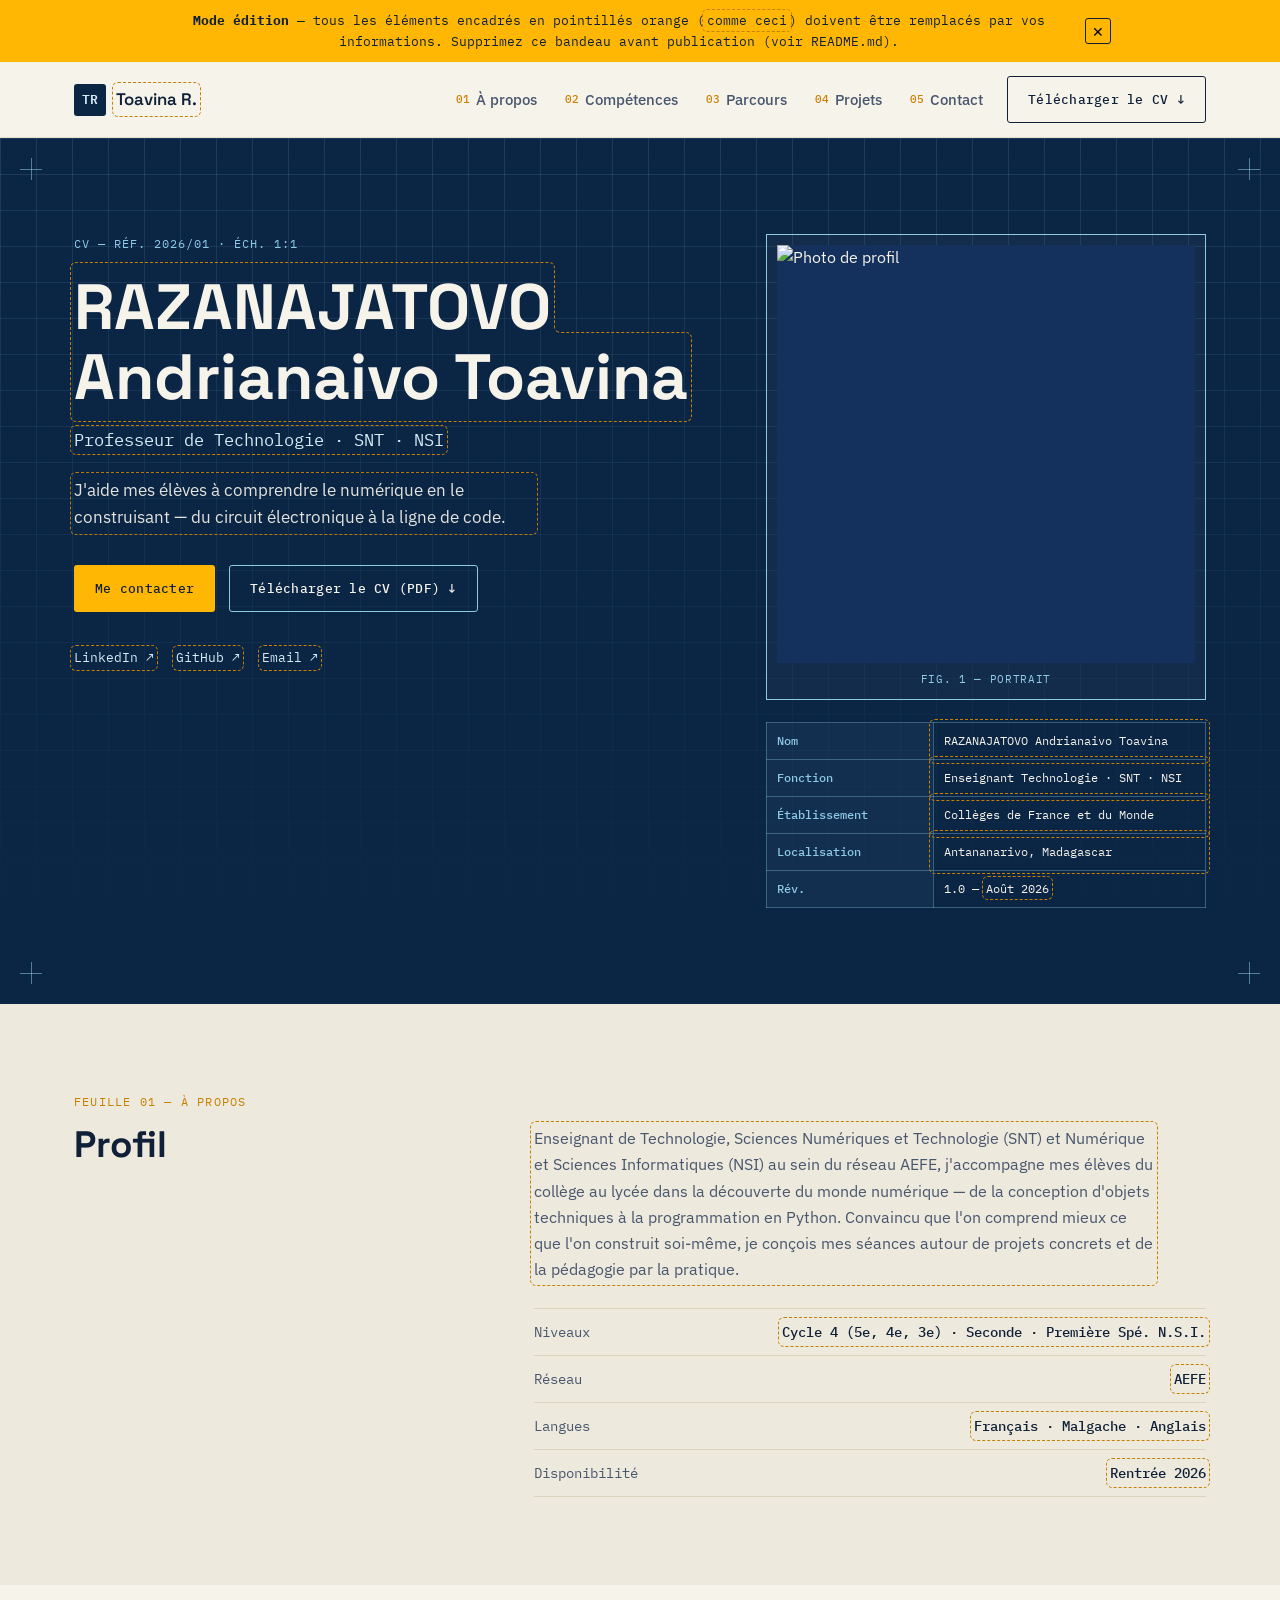
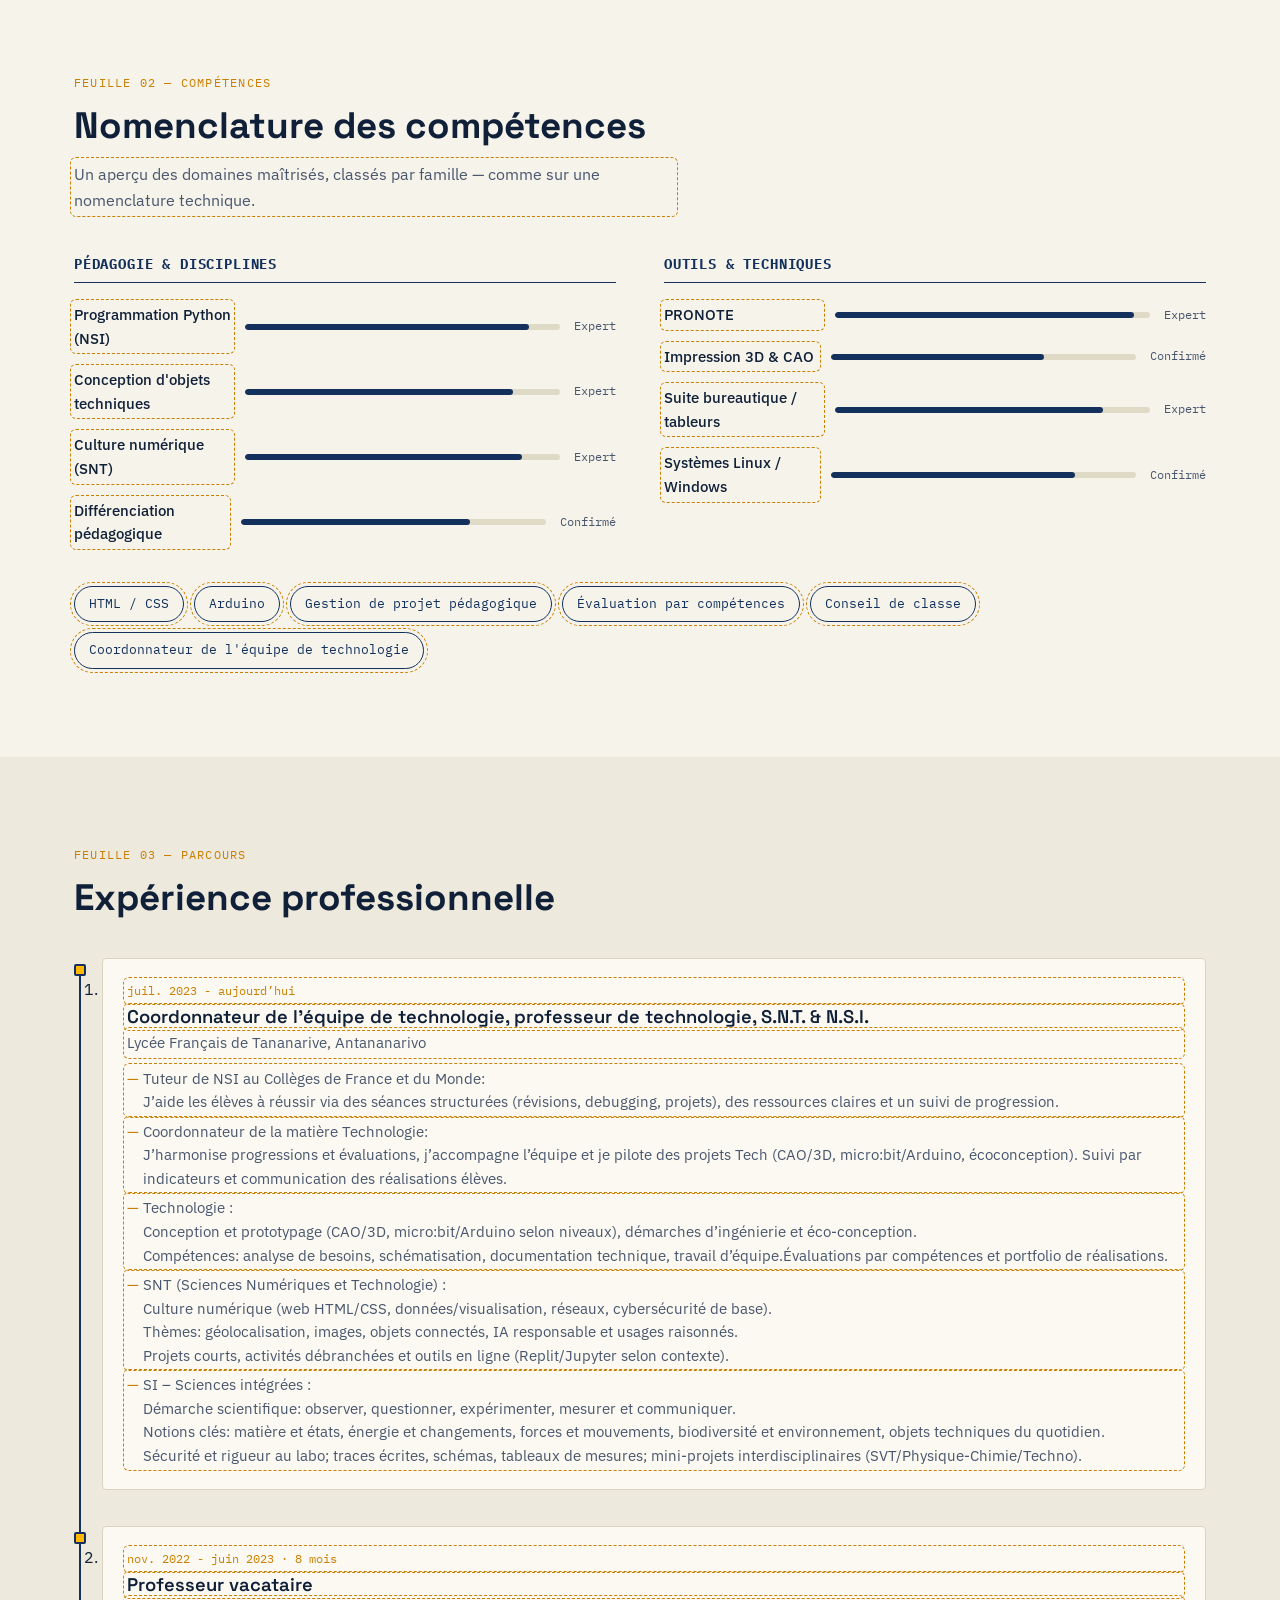
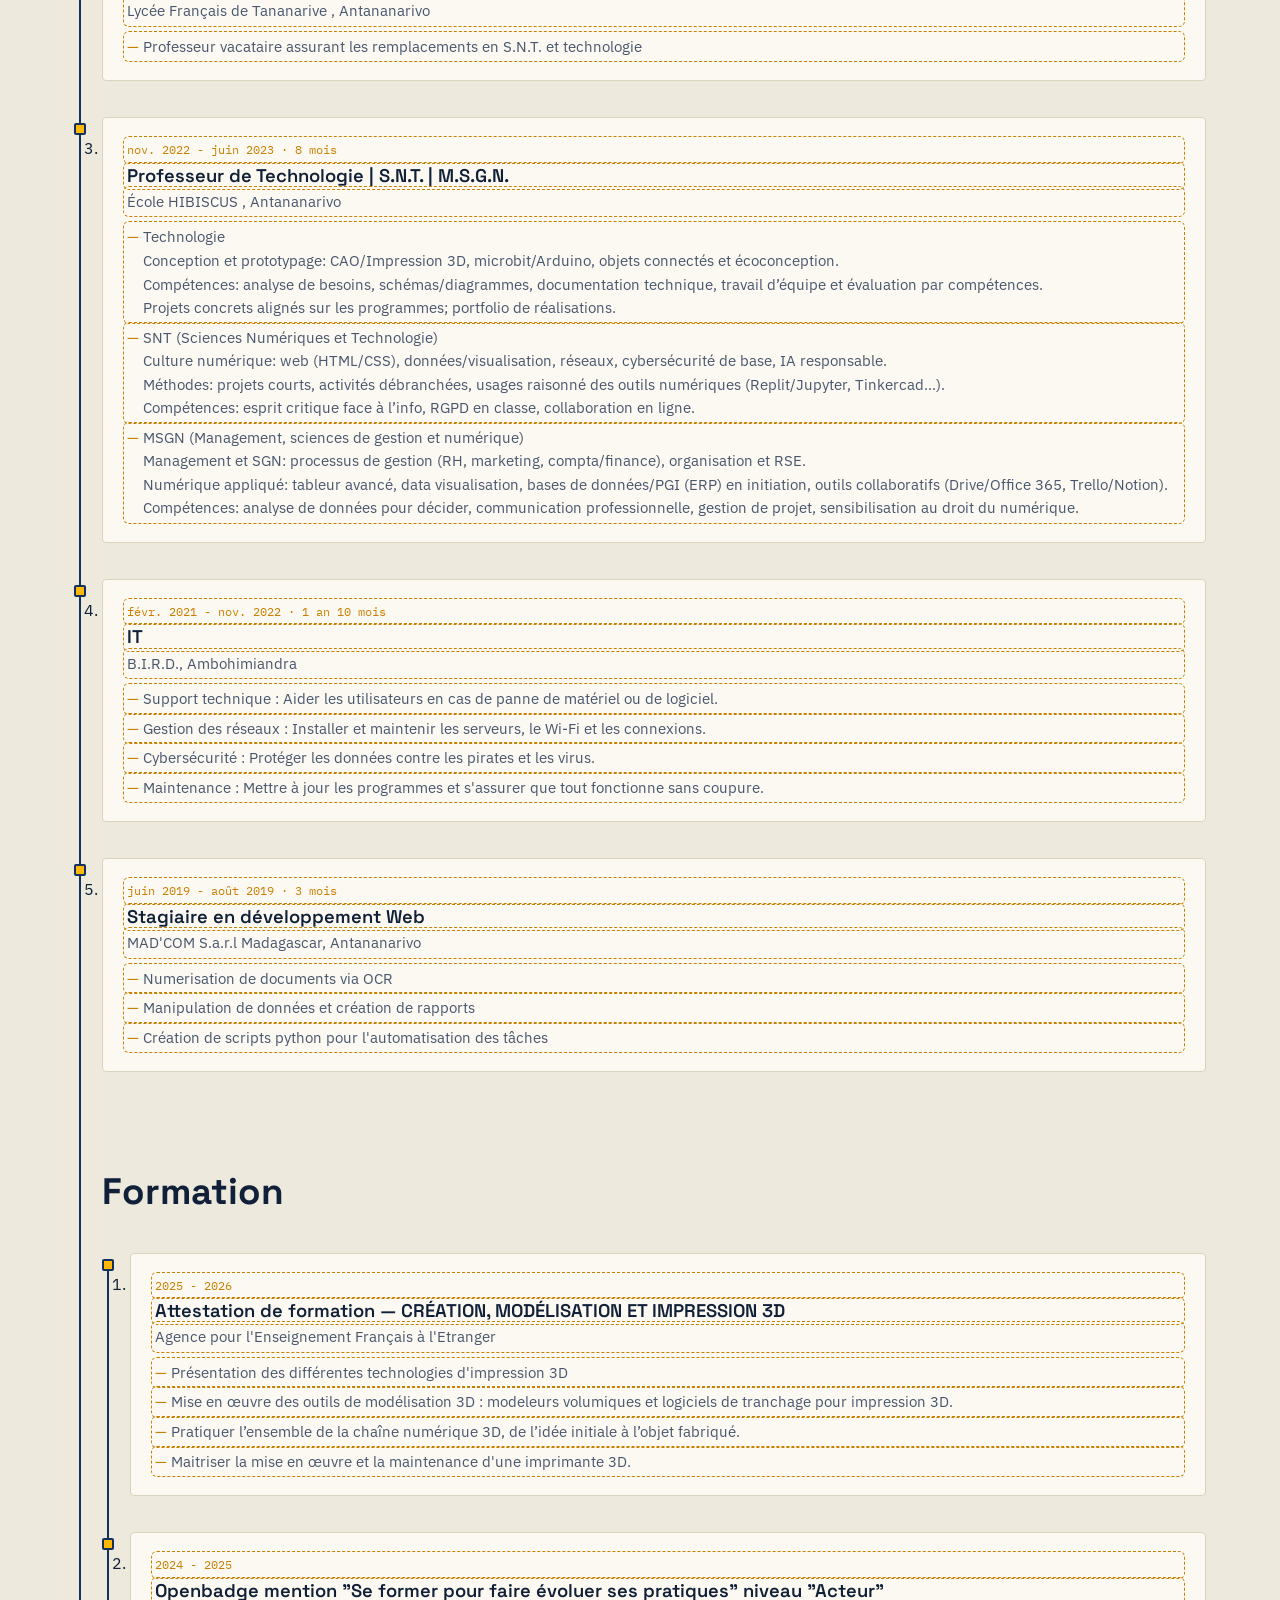
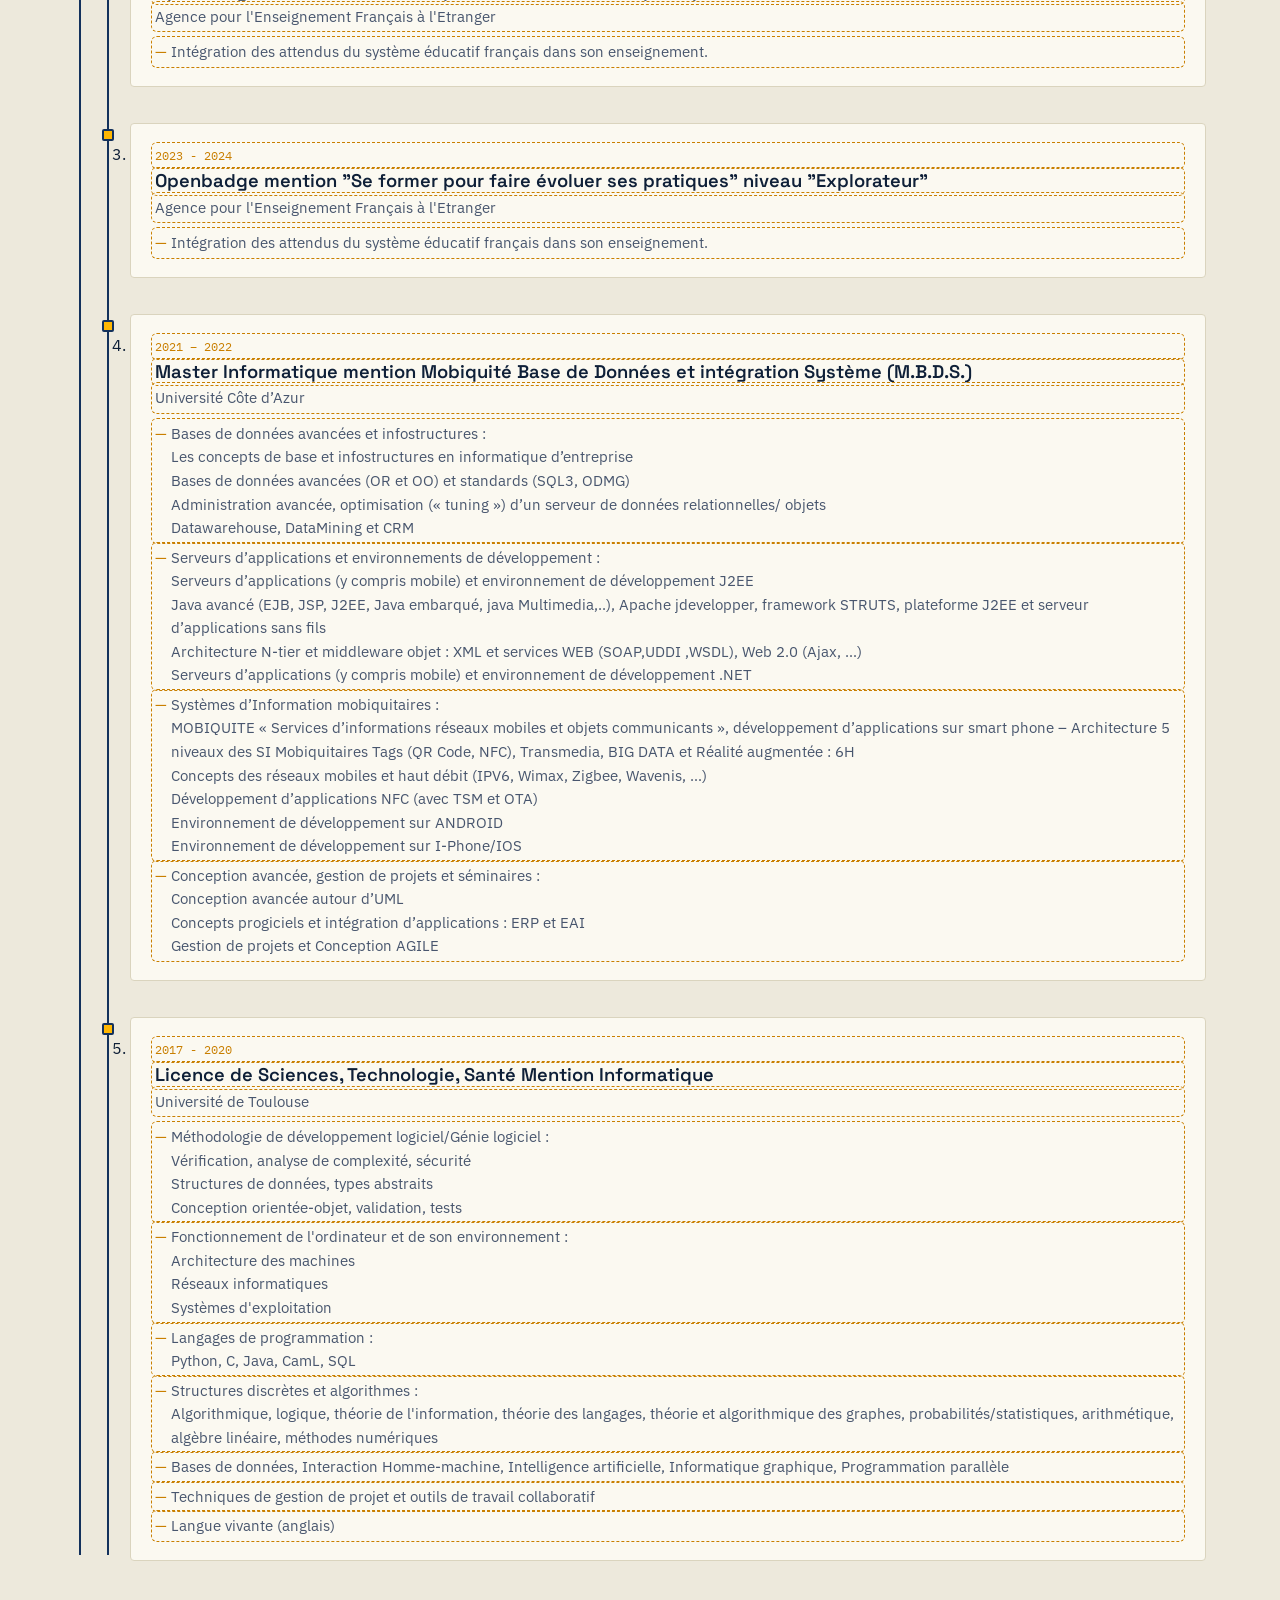
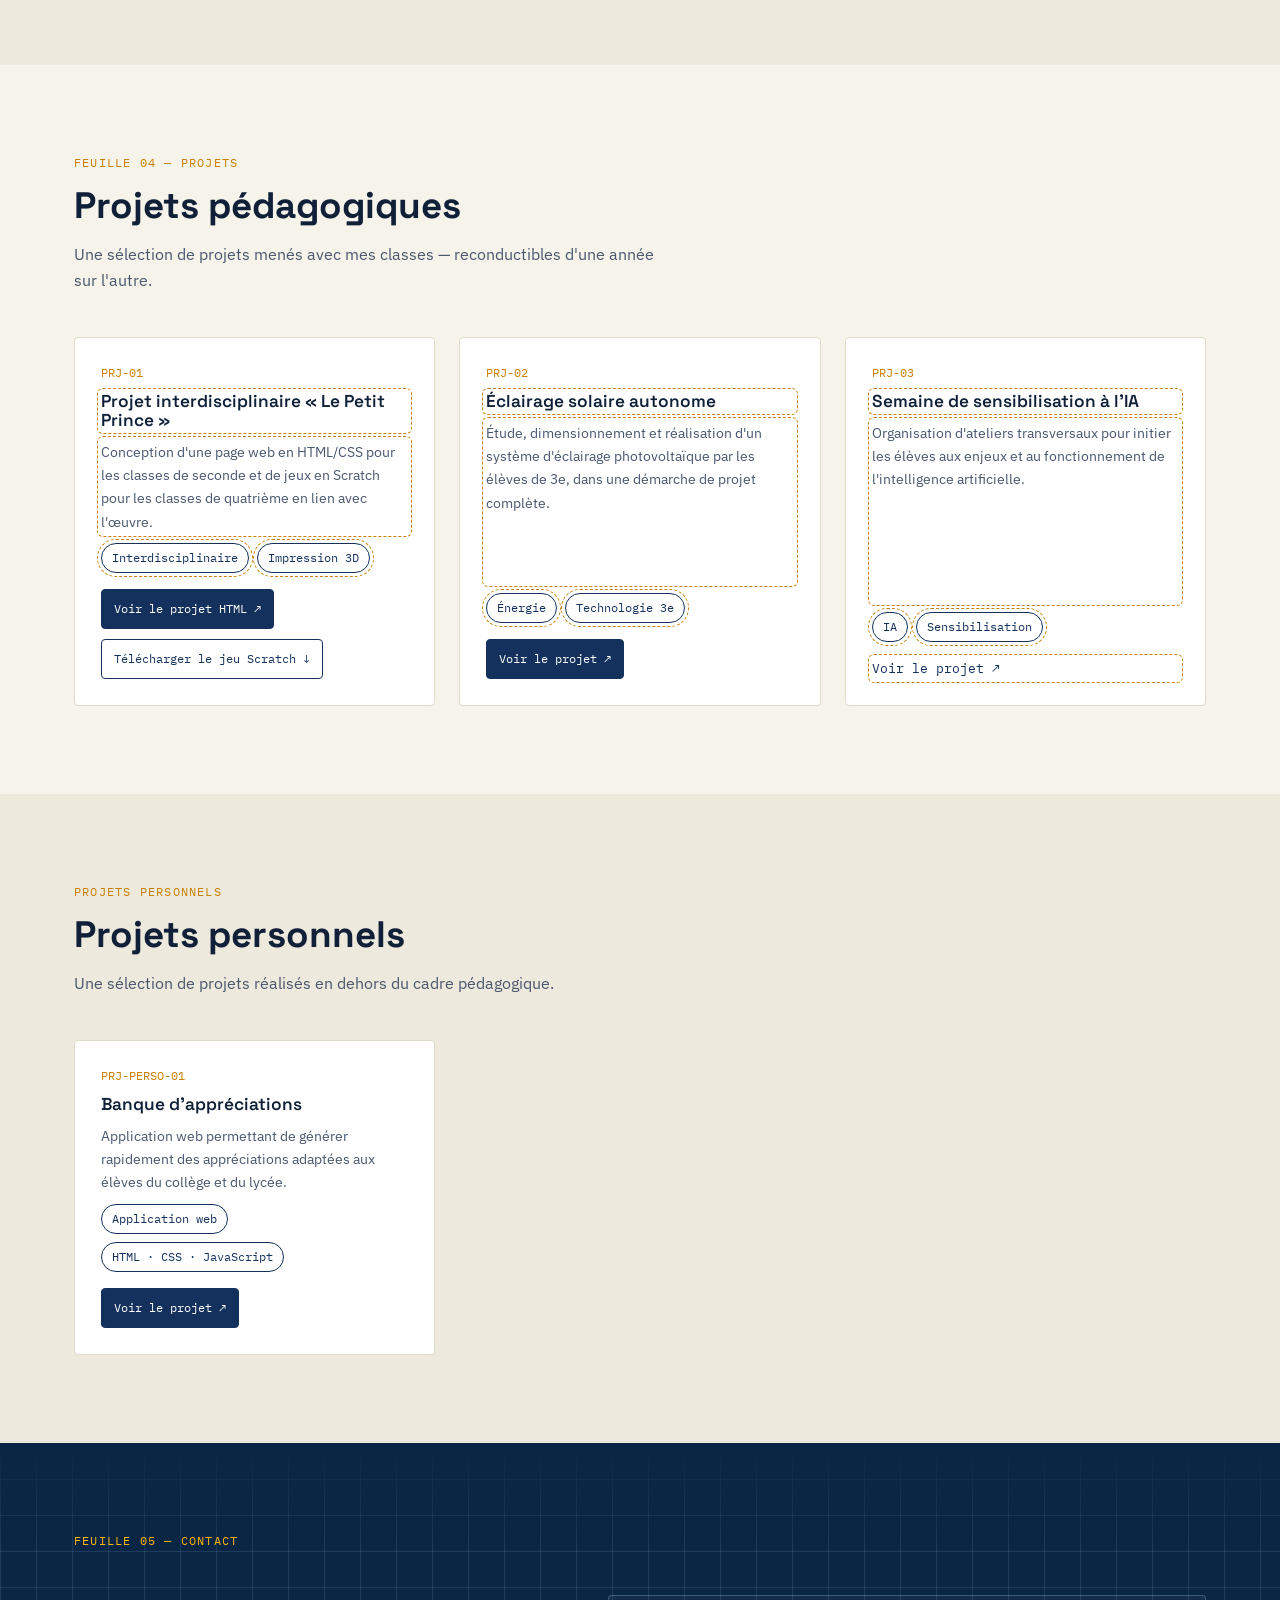
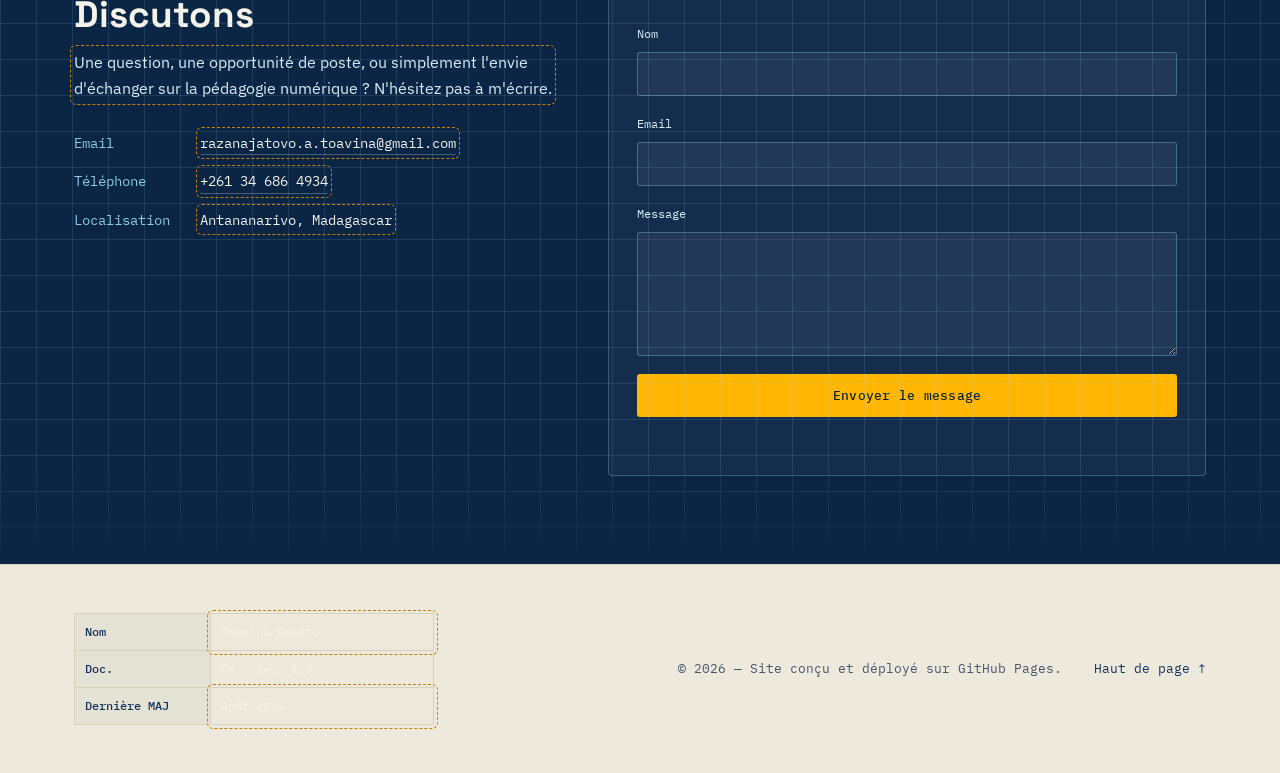
==== commit fe2ae2aa: "Update README and index.html to enhance project descriptions and contact information" ====
--- a/index.html
+++ b/index.html
@@ -440,12 +440,6 @@
         </div>
         <a class="card__link todo" data-todo="Lien vers le projet (ou supprimez)" href="#">Voir le projet ↗</a>
       </article>
-
-      <article class="card card--ghost">
-        <p class="todo" data-todo="Dupliquez le bloc <article class='card'> pour ajouter un projet, puis supprimez cette carte fantôme.">
-          + Dupliquez une carte « card » dans le code pour ajouter un projet.
-        </p>
-      </article>
     </div>
   </div>
 </section>
@@ -489,8 +483,8 @@
           numérique ? N'hésitez pas à m'écrire.
         </p>
         <ul class="contact-info">
-          <li><span>Email</span><a class="todo" data-todo="Adresse e-mail" href="mailto:votre.email@exemple.com">votre.email@exemple.com</a></li>
-          <li><span>Téléphone</span><a class="todo" data-todo="Numéro de téléphone (optionnel)" href="tel:+261000000000">+261 00 000 0000</a></li>
+          <li><span>Email</span><a class="todo" data-todo="Adresse e-mail" href="mailto:razanajatovo.a.toavina@gmail.com">razanajatovo.a.toavina@gmail.com</a></li>
+          <li><span>Téléphone</span><a class="todo" data-todo="Numéro de téléphone" href="tel:+261346864934">+261 34 686 4934</a></li>
           <li><span>Localisation</span><span class="todo" data-todo="Ville, pays">Antananarivo, Madagascar</span></li>
         </ul>
       </div>
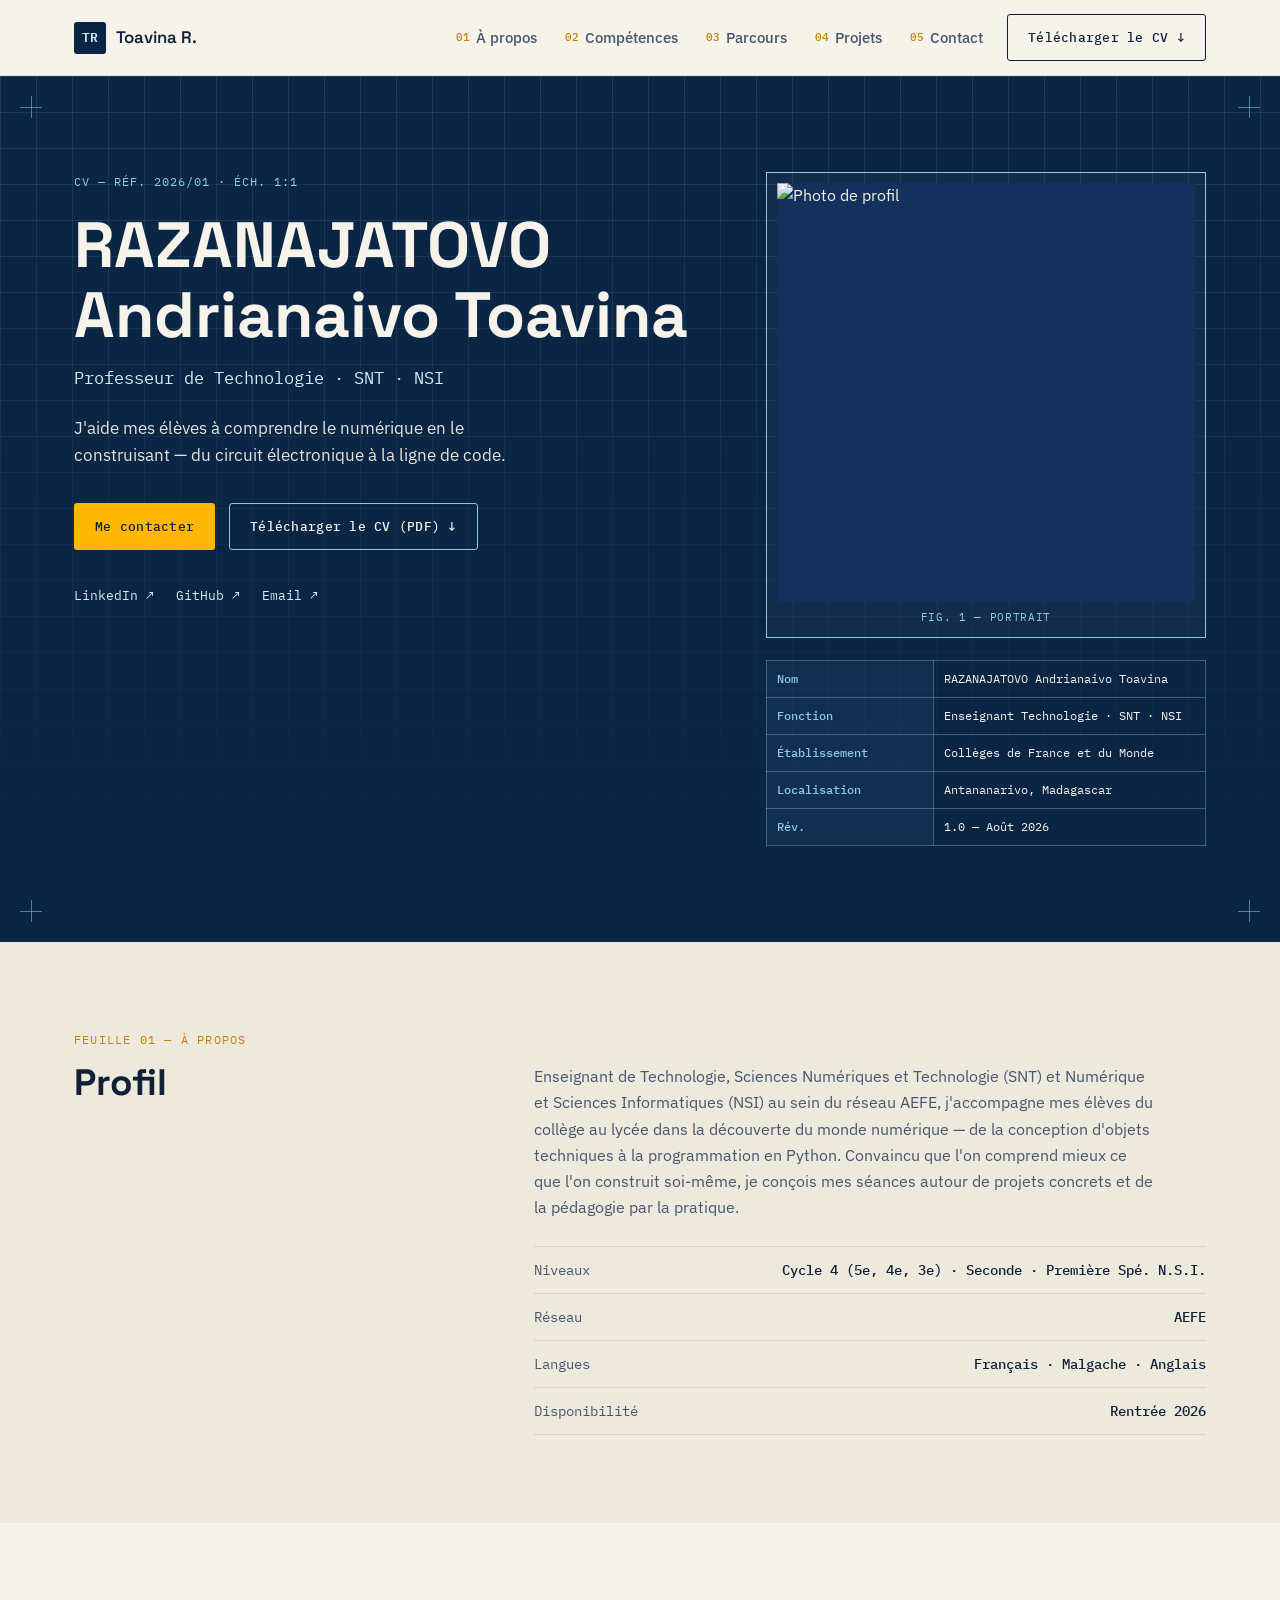
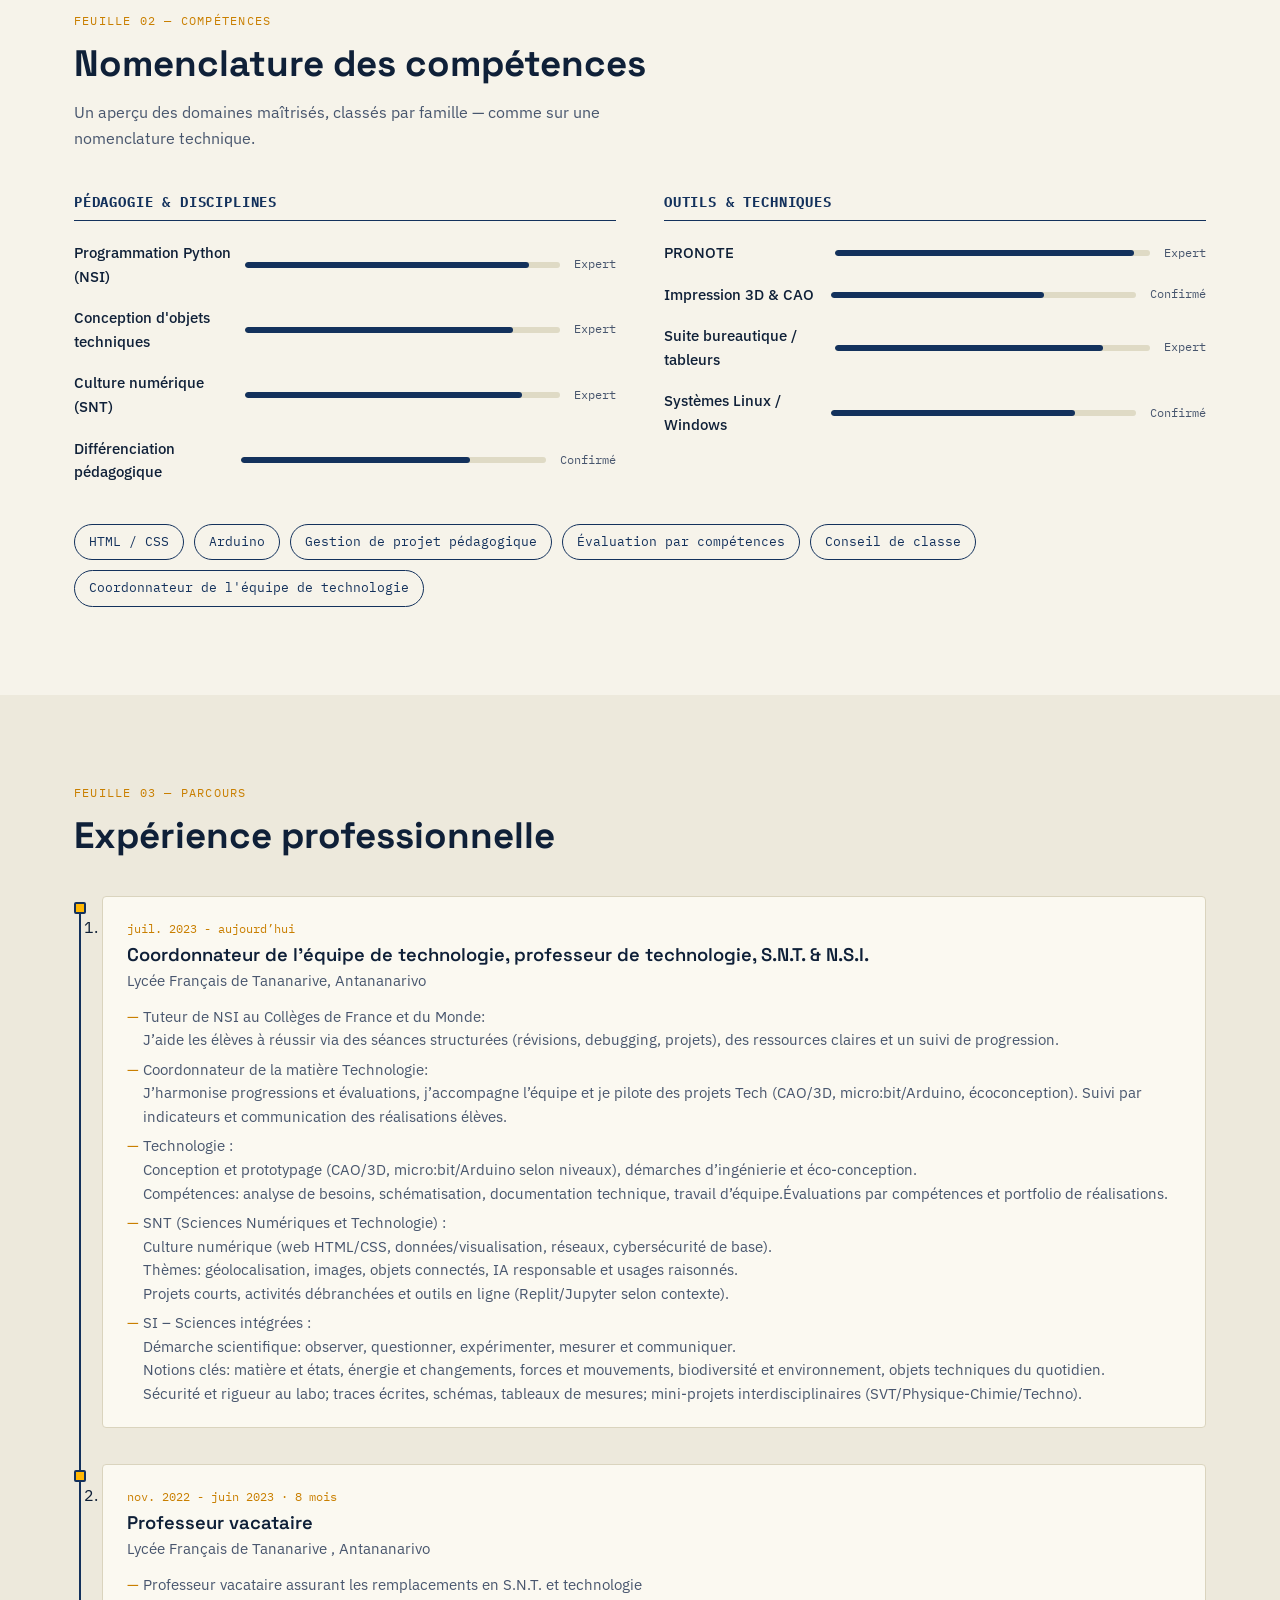
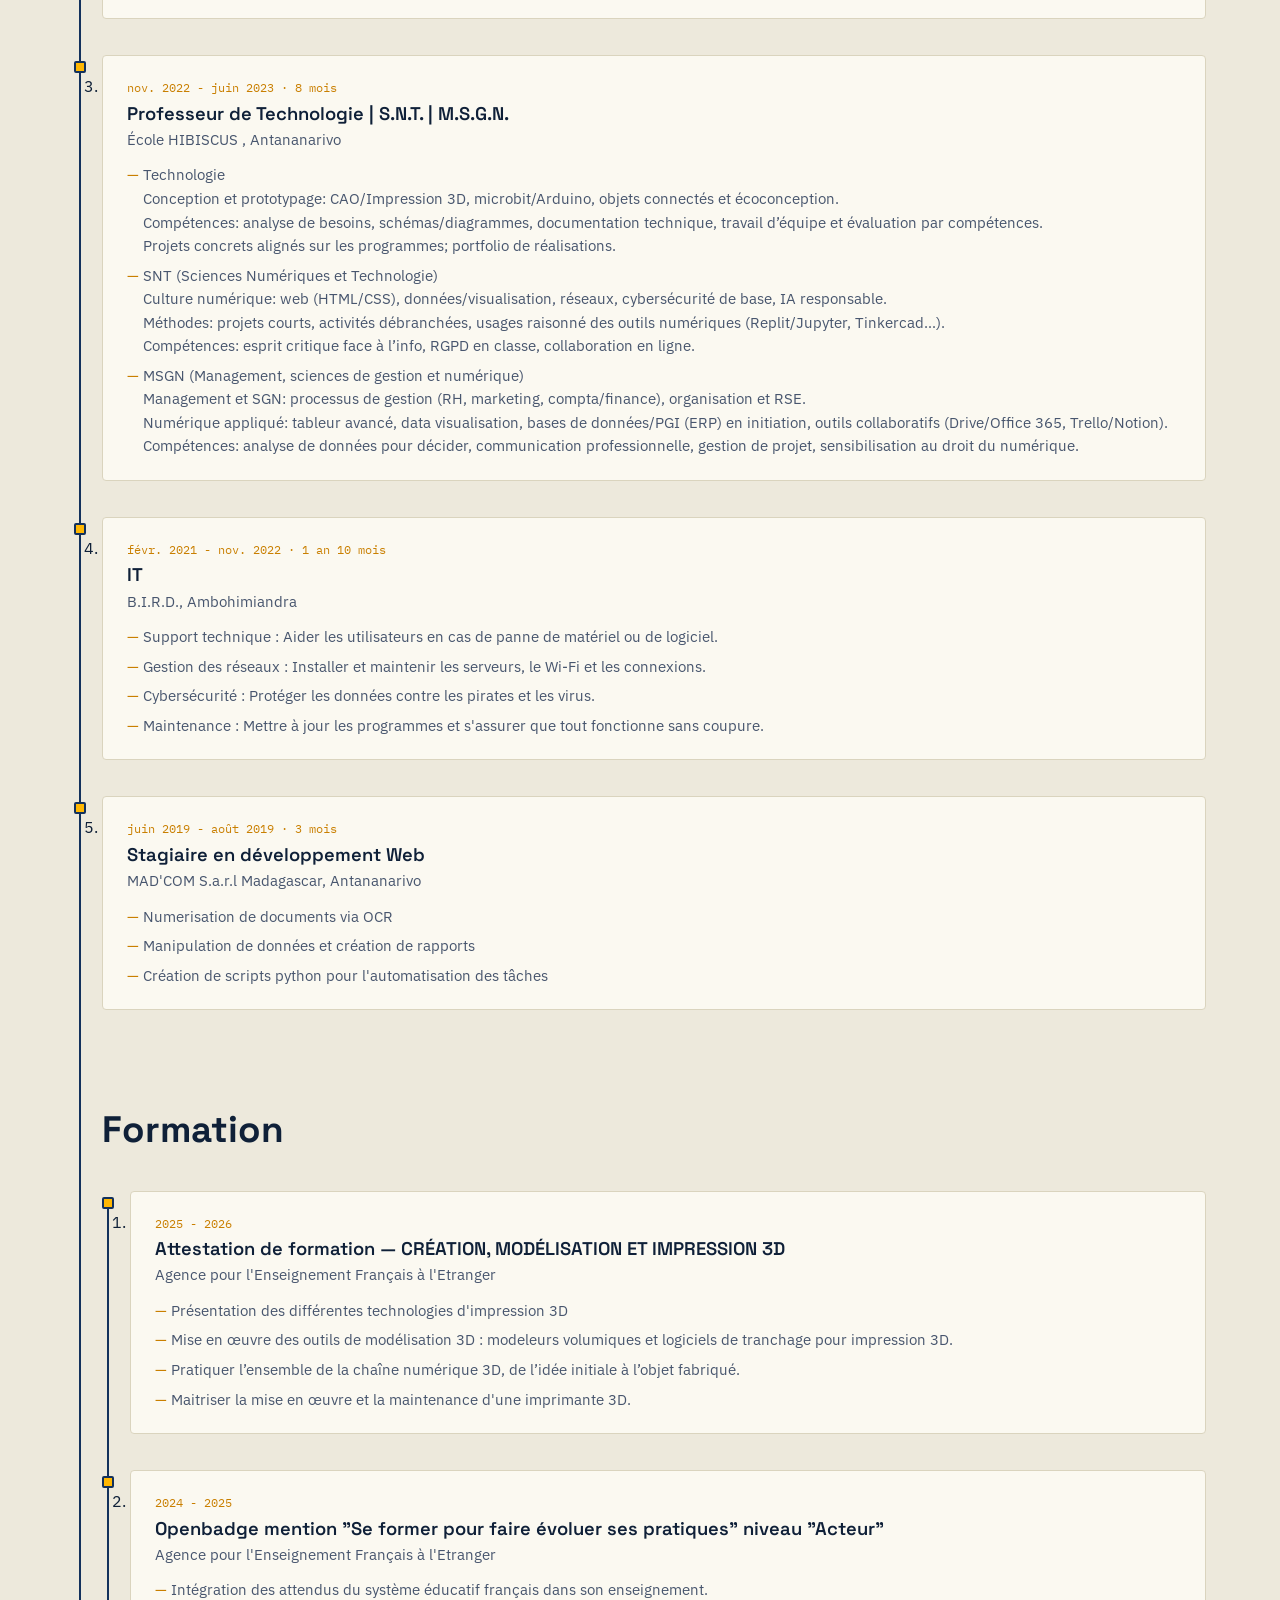
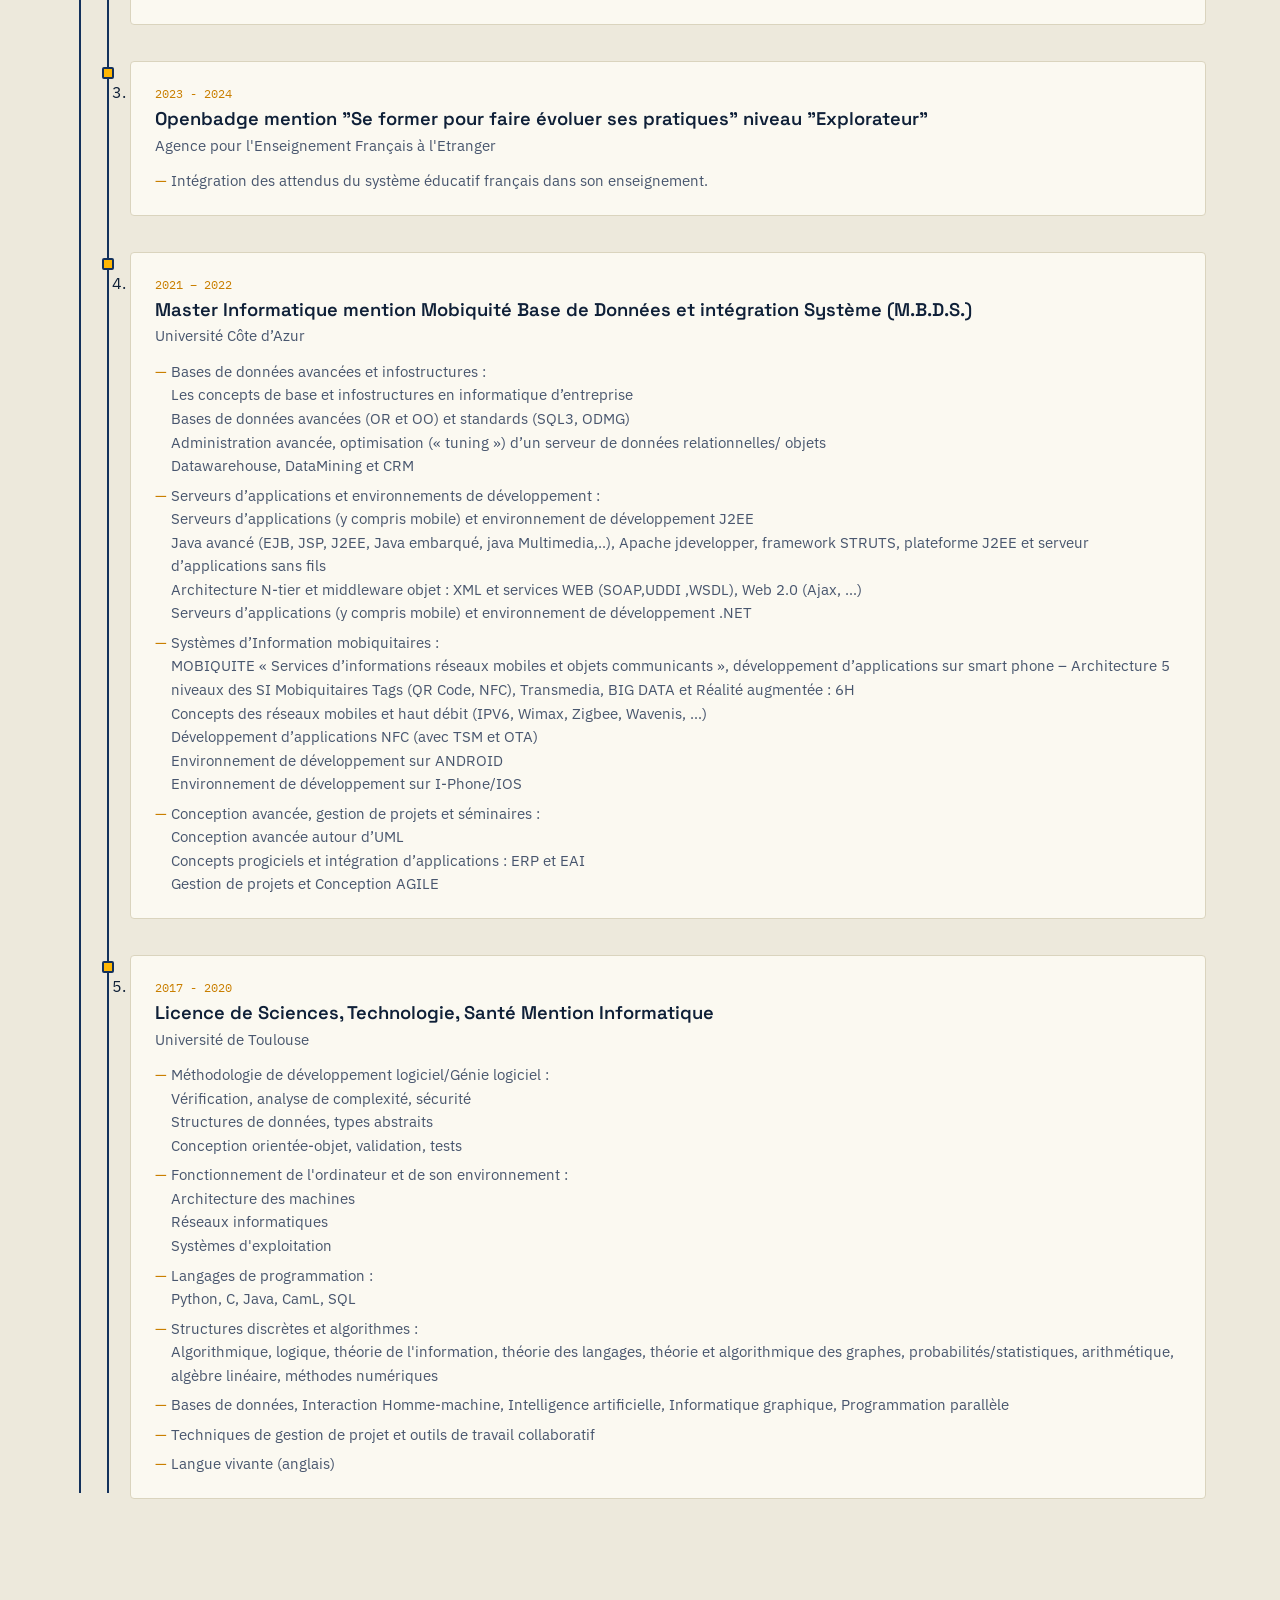
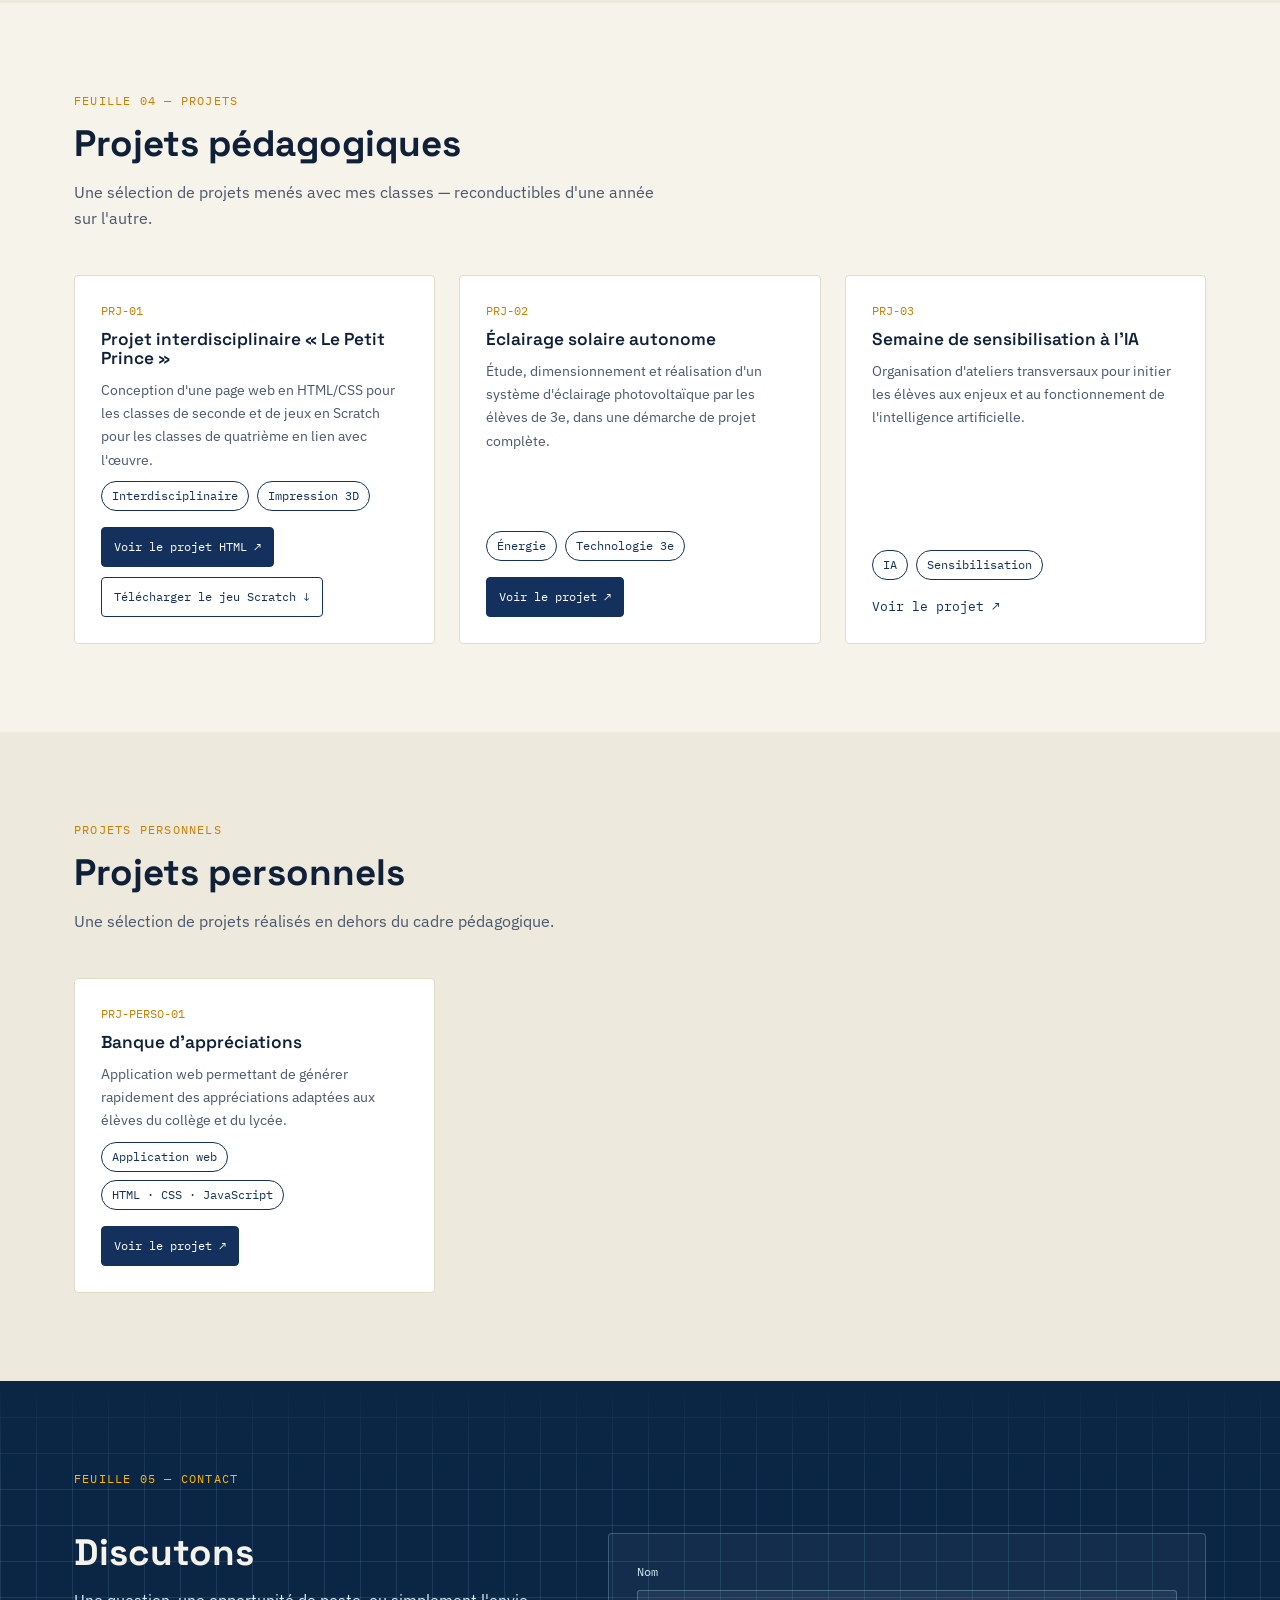
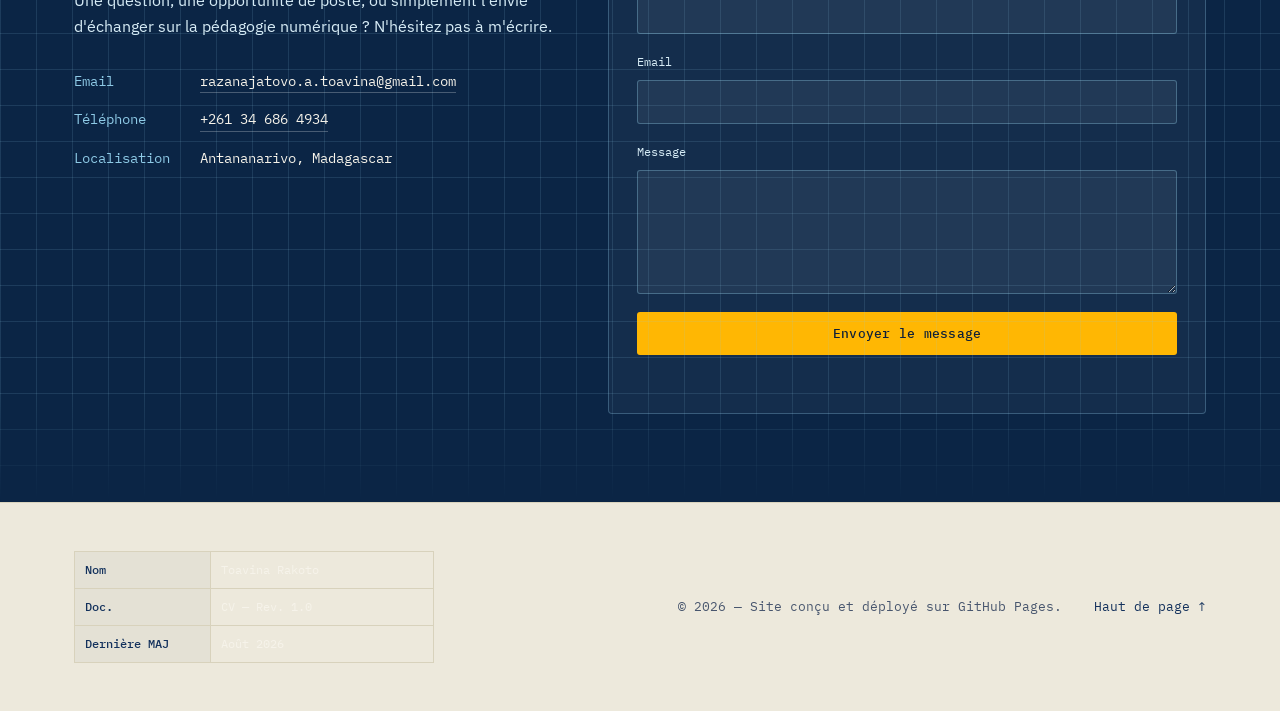
==== commit d29cb4b9: "Refactor code structure for improved readability and maintainability" ====
--- a/index.html
+++ b/index.html
@@ -18,15 +18,6 @@
 <link rel="stylesheet" href="style.css">
 </head>
 <body>
-
-<!-- ============================================================
-     BANDEAU D'AIDE — à supprimer une fois le site personnalisé.
-     Voir aussi le README.md pour la liste complète des étapes.
-     ============================================================ -->
-<div class="edit-banner" id="editBanner">
-  <p><strong>Mode édition —</strong> tous les éléments encadrés en pointillés orange (<span class="todo-inline">comme ceci</span>) doivent être remplacés par vos informations. Supprimez ce bandeau avant publication (voir README.md).</p>
-  <button type="button" id="closeBanner" aria-label="Fermer le bandeau">✕</button>
-</div>
 
 <!-- ================= NAVIGATION ================= -->
 <header class="site-header" id="top">
@@ -45,7 +36,7 @@
       <li><a href="#projets"><span class="nav__num">04</span>Projets</a></li>
       <li><a href="#contact"><span class="nav__num">05</span>Contact</a></li>
     </ul>
-    <a class="btn btn--ghost nav__cv" href="assets/cv.pdf" download>
+    <a class="btn btn--ghost nav__cv" href="PDF/CV_RAZANAJATOVO_A_Toavina.pdf" download="CV_RAZANAJATOVO_A_Toavina.pdf">
       Télécharger le CV ↓
     </a>
   </nav>
@@ -76,7 +67,7 @@
 
       <div class="hero__actions">
         <a class="btn btn--primary" href="#contact">Me contacter</a>
-        <a class="btn btn--outline" href="assets/cv.pdf" download>Télécharger le CV (PDF) ↓</a>
+        <a class="btn btn--outline" href="PDF/CV_RAZANAJATOVO_A_Toavina.pdf" download="CV_RAZANAJATOVO_A_Toavina.pdf">Télécharger le CV (PDF) ↓</a>
       </div>
 
       <ul class="hero__socials">
--- a/style.css
+++ b/style.css
@@ -51,43 +51,6 @@
   margin-inline:auto;
   padding-inline:24px;
 }
-
-/* ==========================================================================
-   MARQUEURS "À MODIFIER"
-   ========================================================================== */
-.todo{
-  outline:1.5px dashed var(--amber-700);
-  outline-offset:3px;
-  border-radius:2px;
-  position:relative;
-  cursor:help;
-}
-.todo-inline{
-  outline:1.5px dashed var(--amber-700);
-  outline-offset:2px;
-  padding:0 2px;
-  border-radius:2px;
-}
-.edit-banner{
-  background:var(--amber-500);
-  color:var(--ink-900);
-  font-family:var(--font-mono);
-  font-size:.82rem;
-  display:flex;
-  align-items:center;
-  justify-content:center;
-  gap:16px;
-  padding:10px 20px;
-  text-align:center;
-  position:relative;
-}
-.edit-banner p{ margin:0; max-width:900px; }
-.edit-banner button{
-  background:none; border:1px solid var(--ink-900);
-  border-radius:3px; width:26px; height:26px; flex:none;
-  font-size:.9rem;
-}
-.edit-banner.is-hidden{ display:none; }
 
 /* ==========================================================================
    NAVIGATION
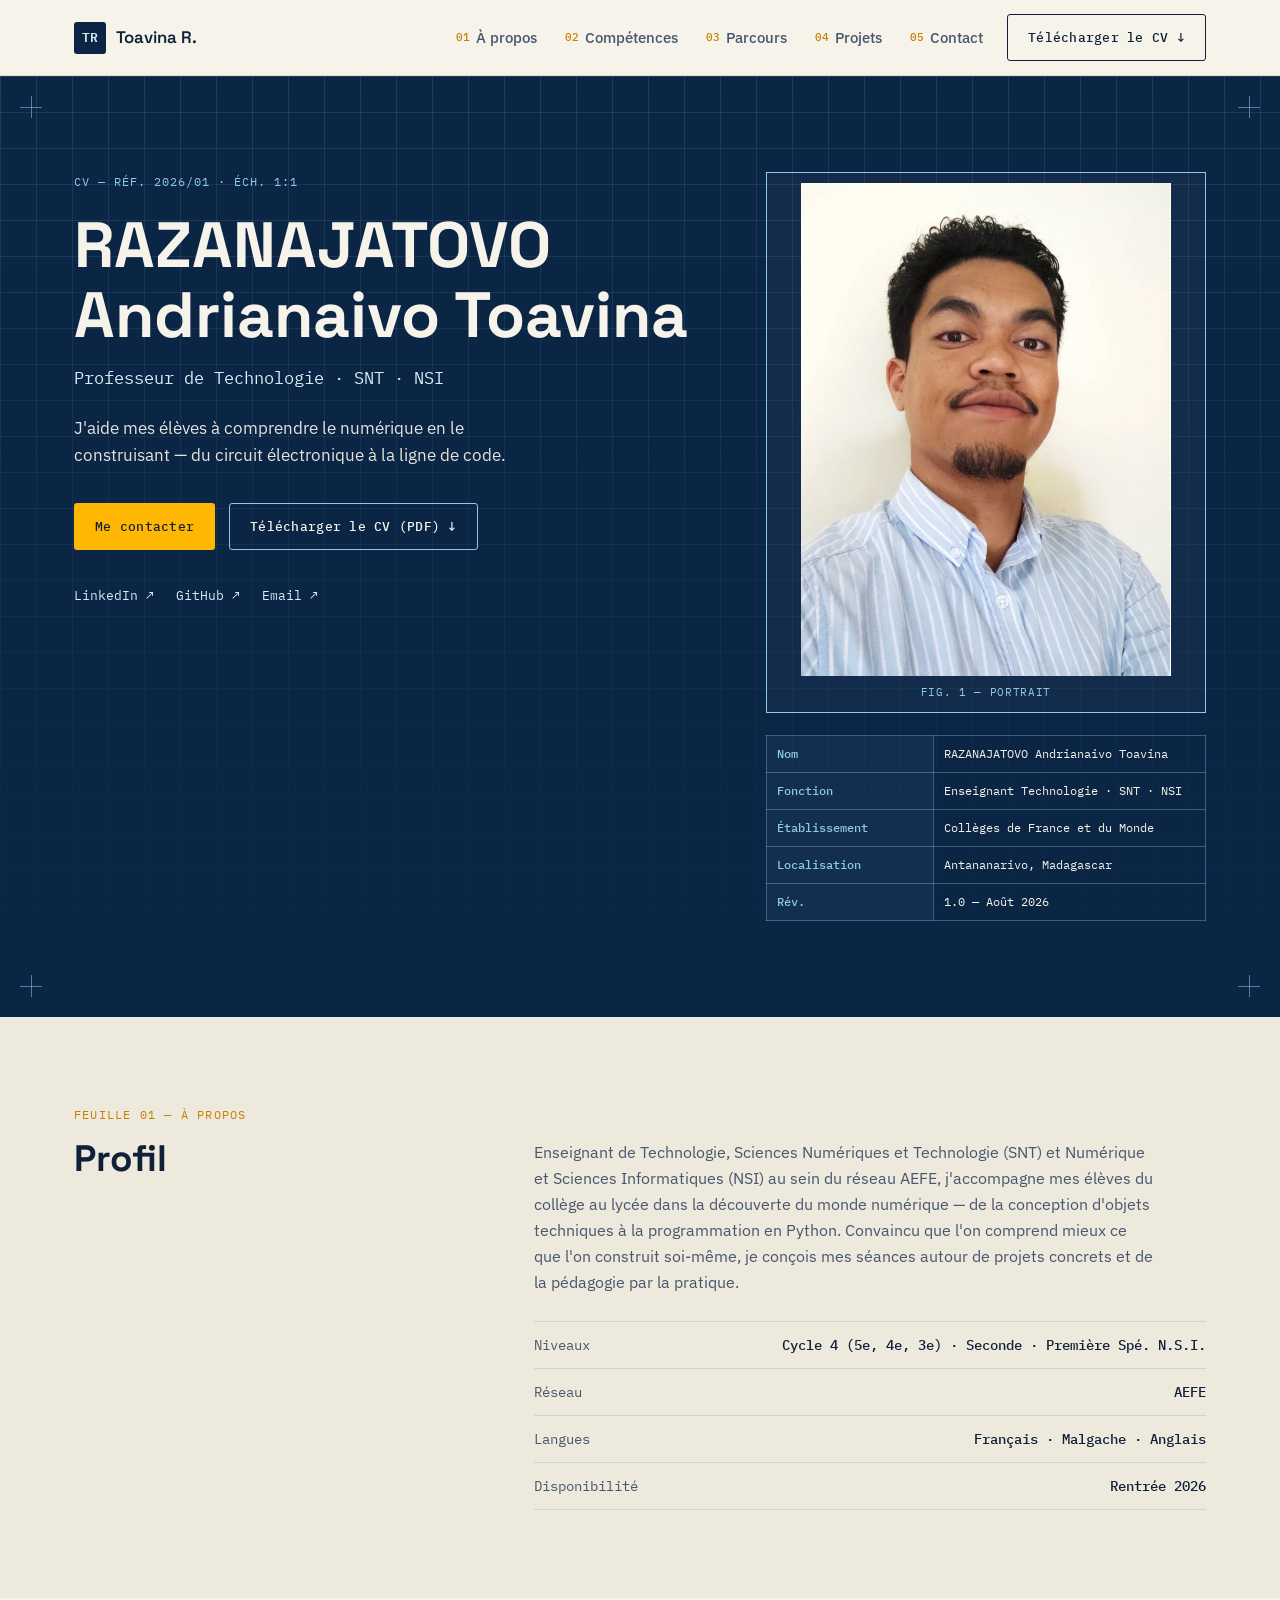
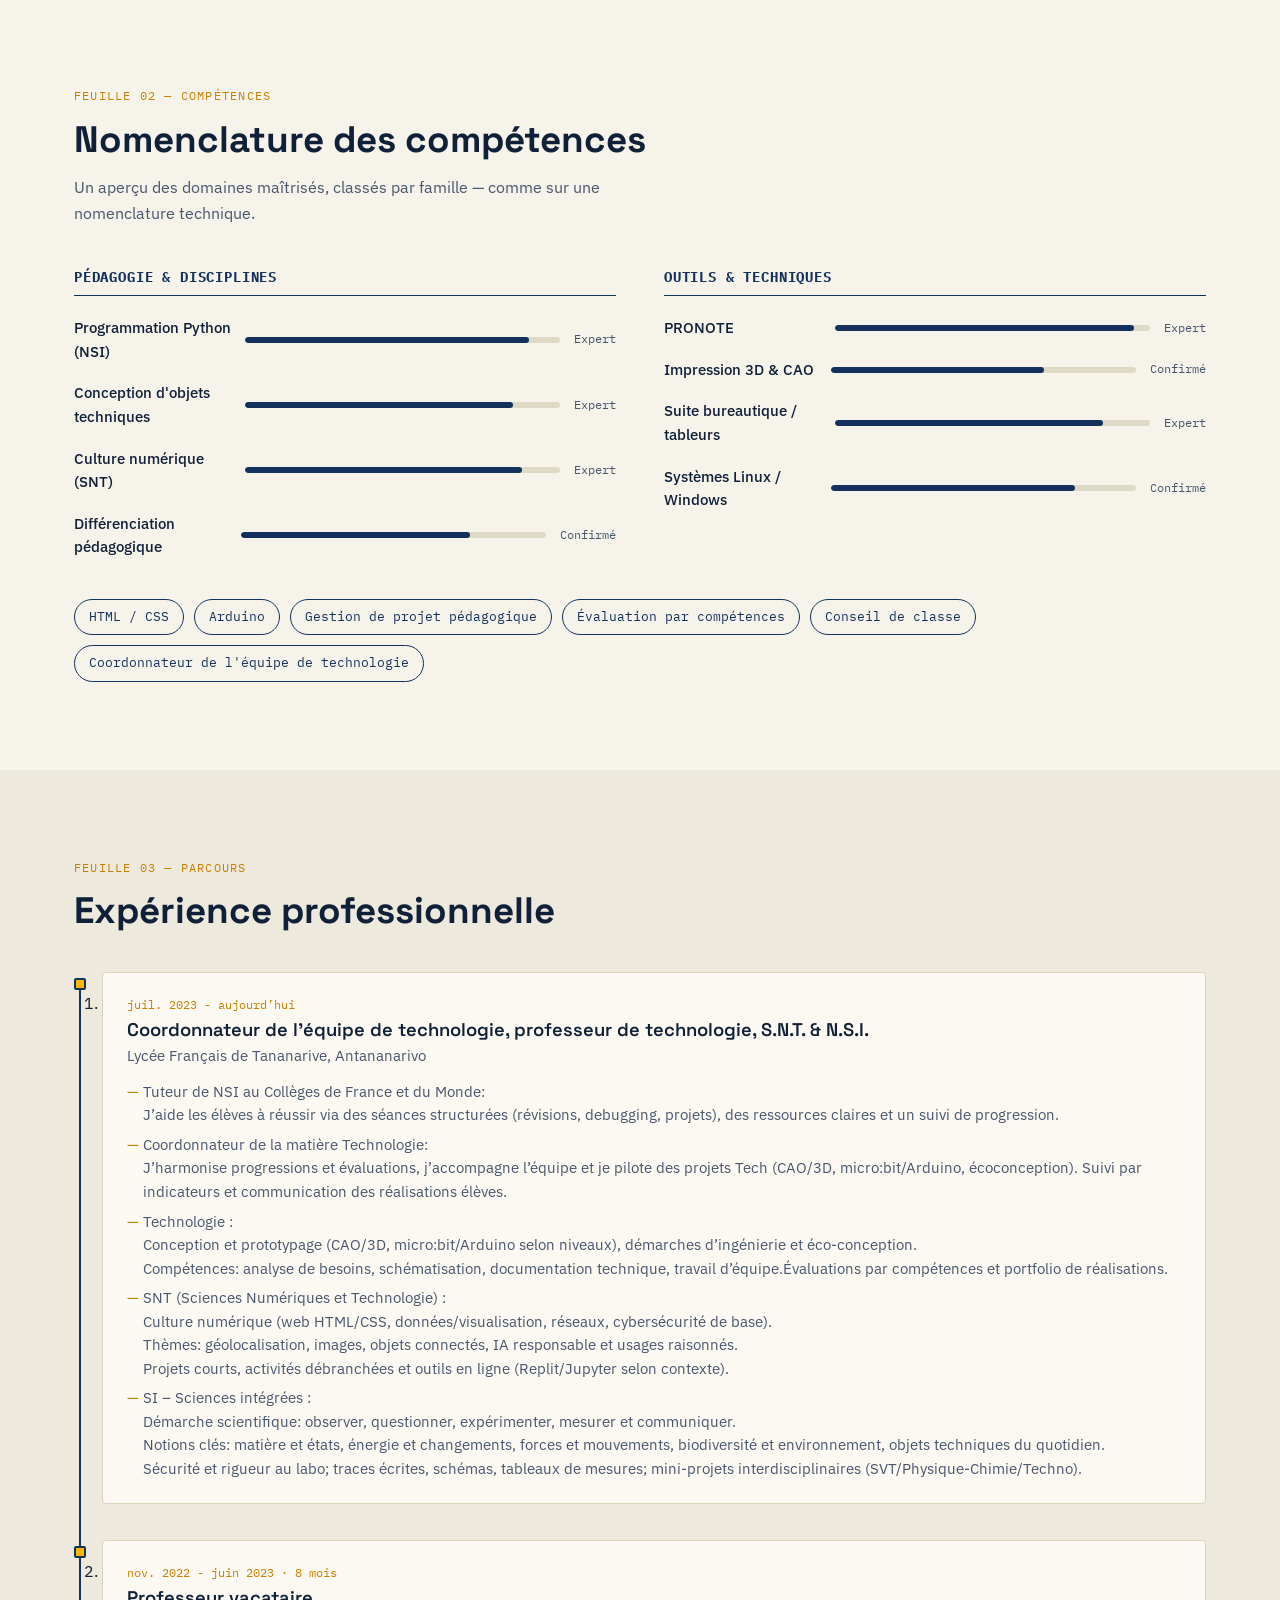
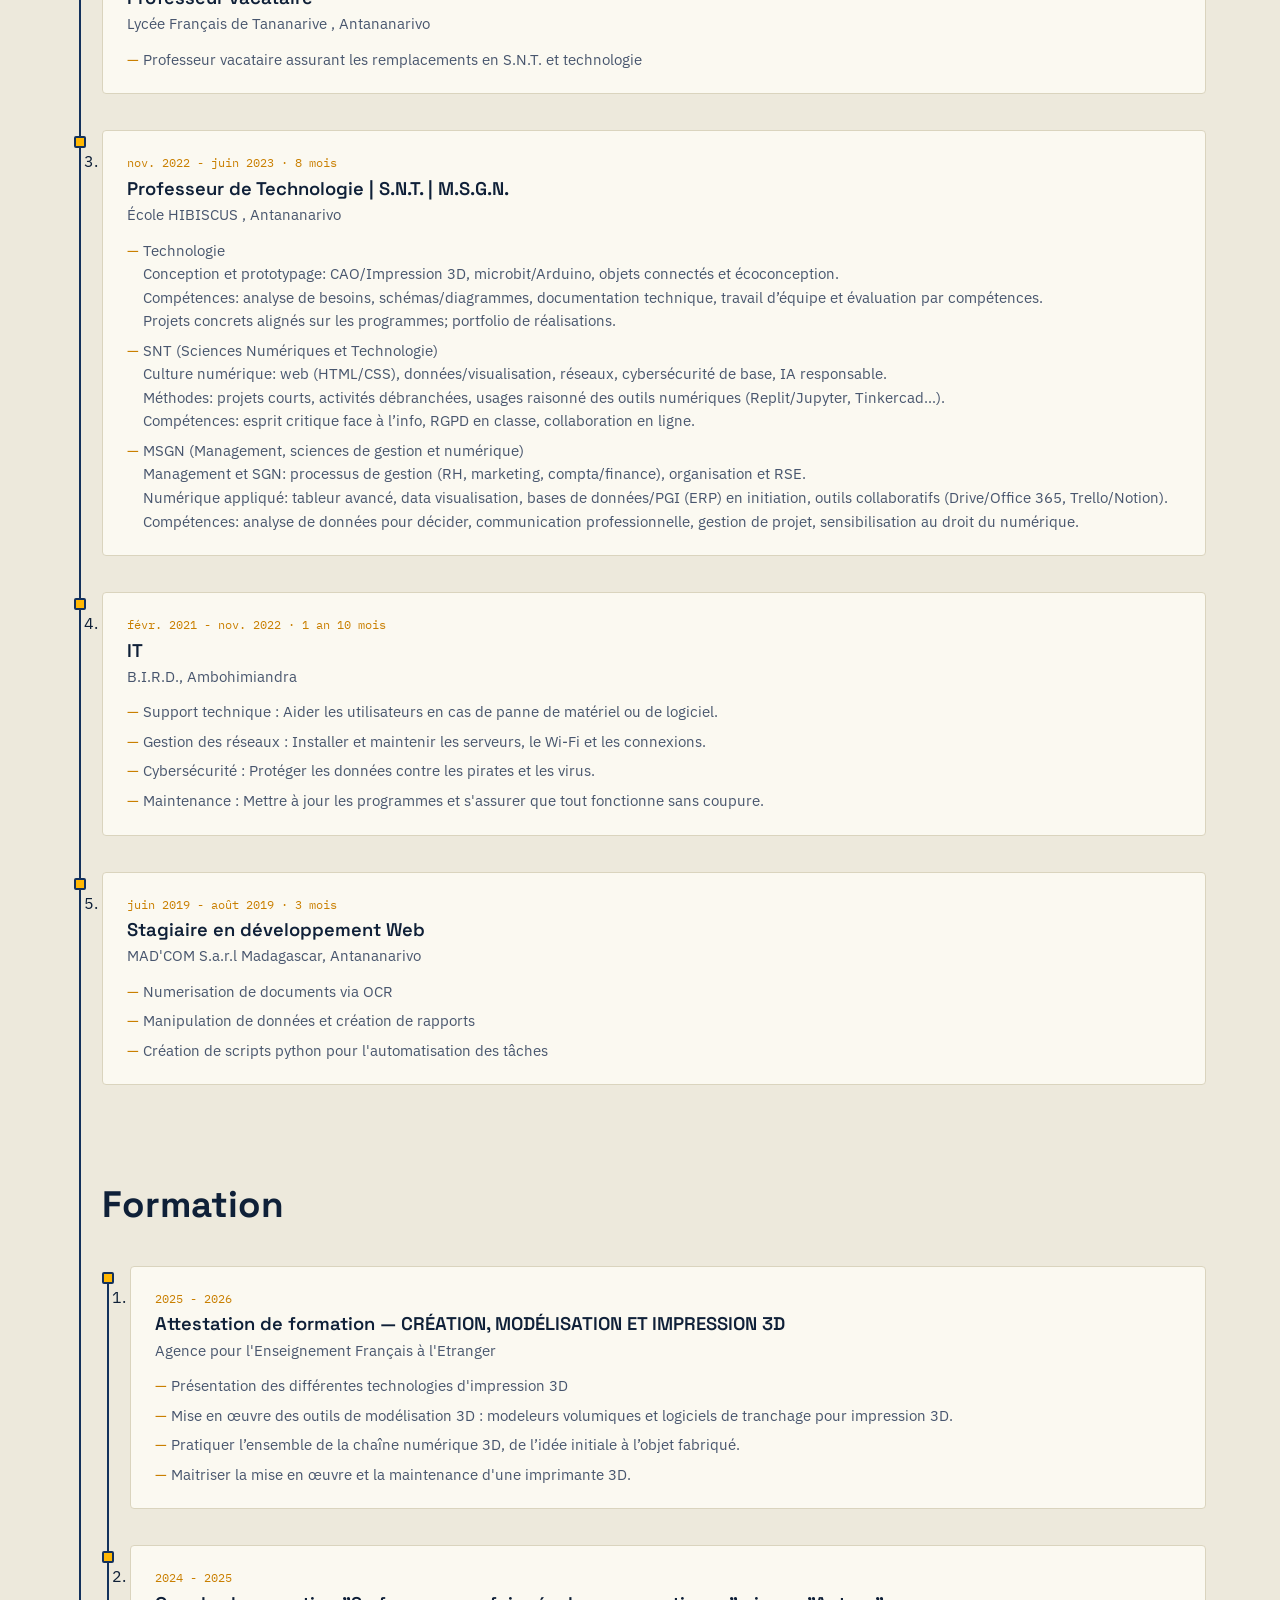
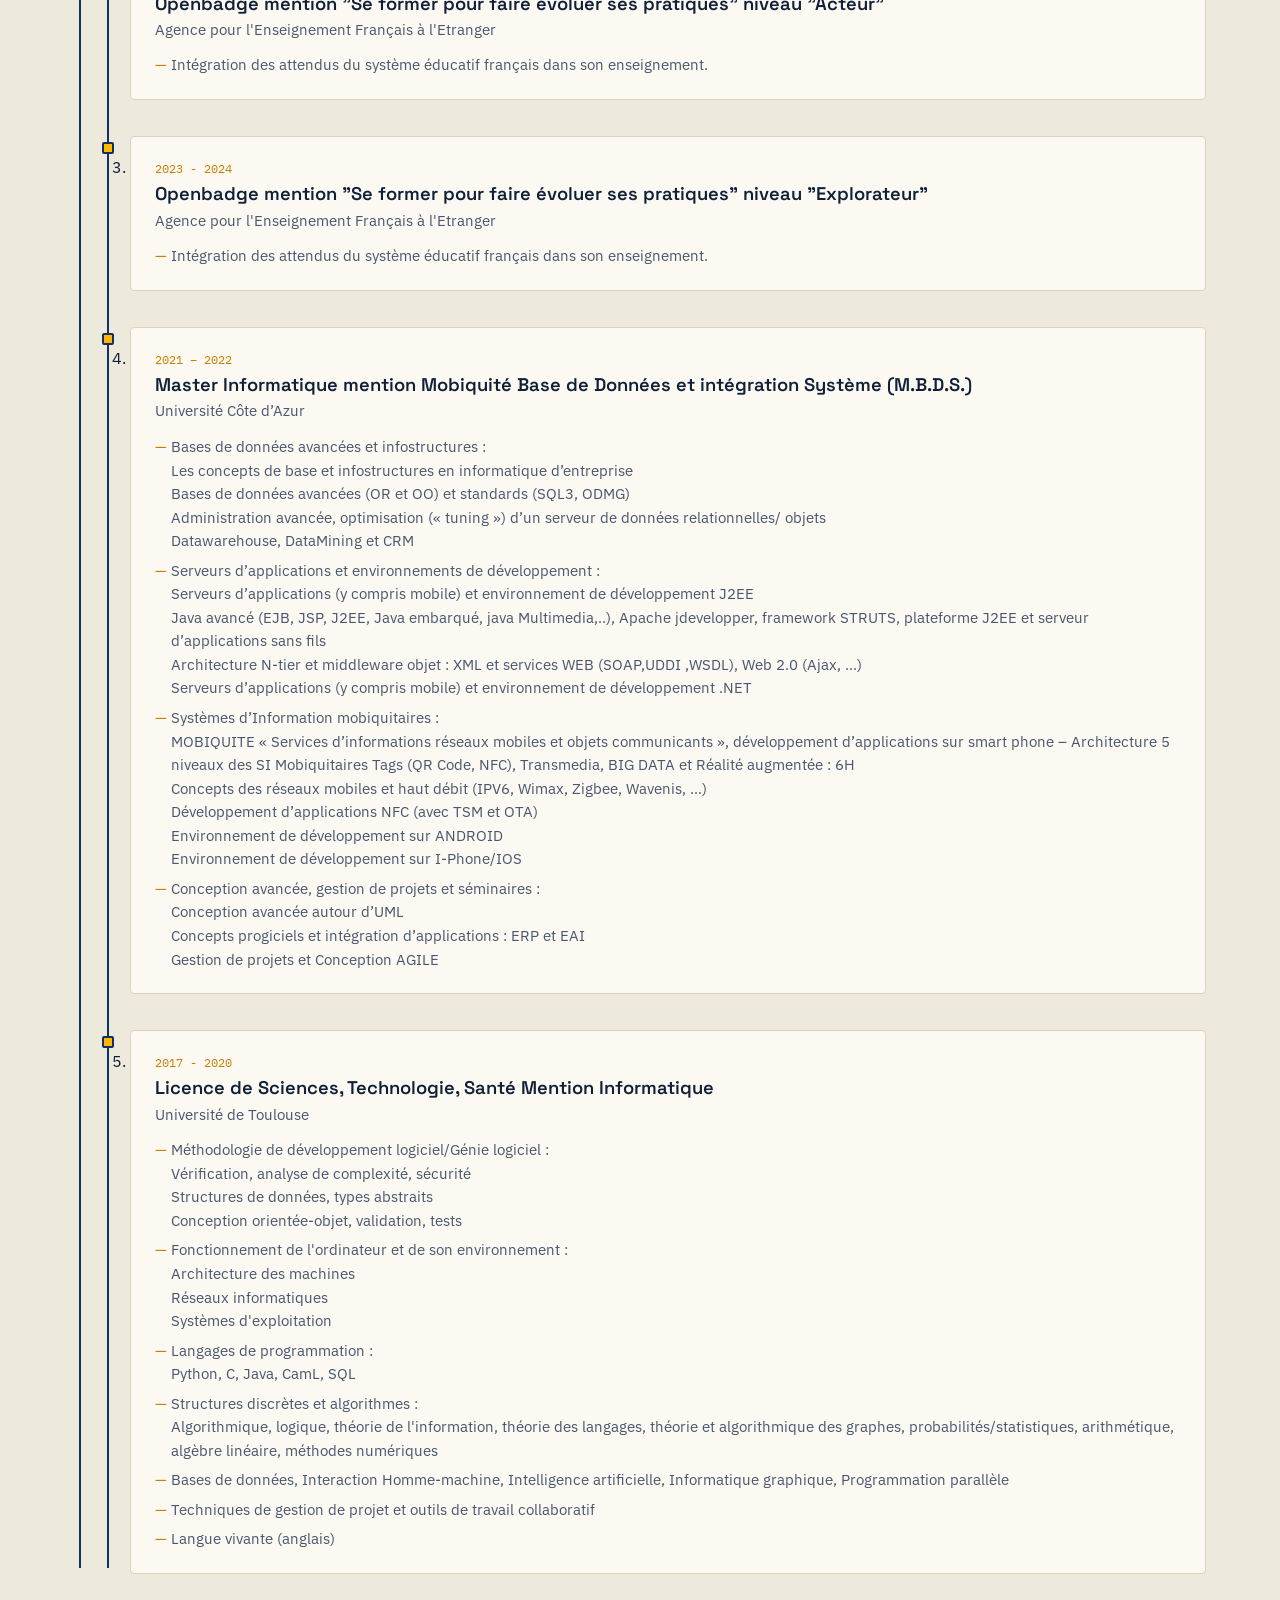
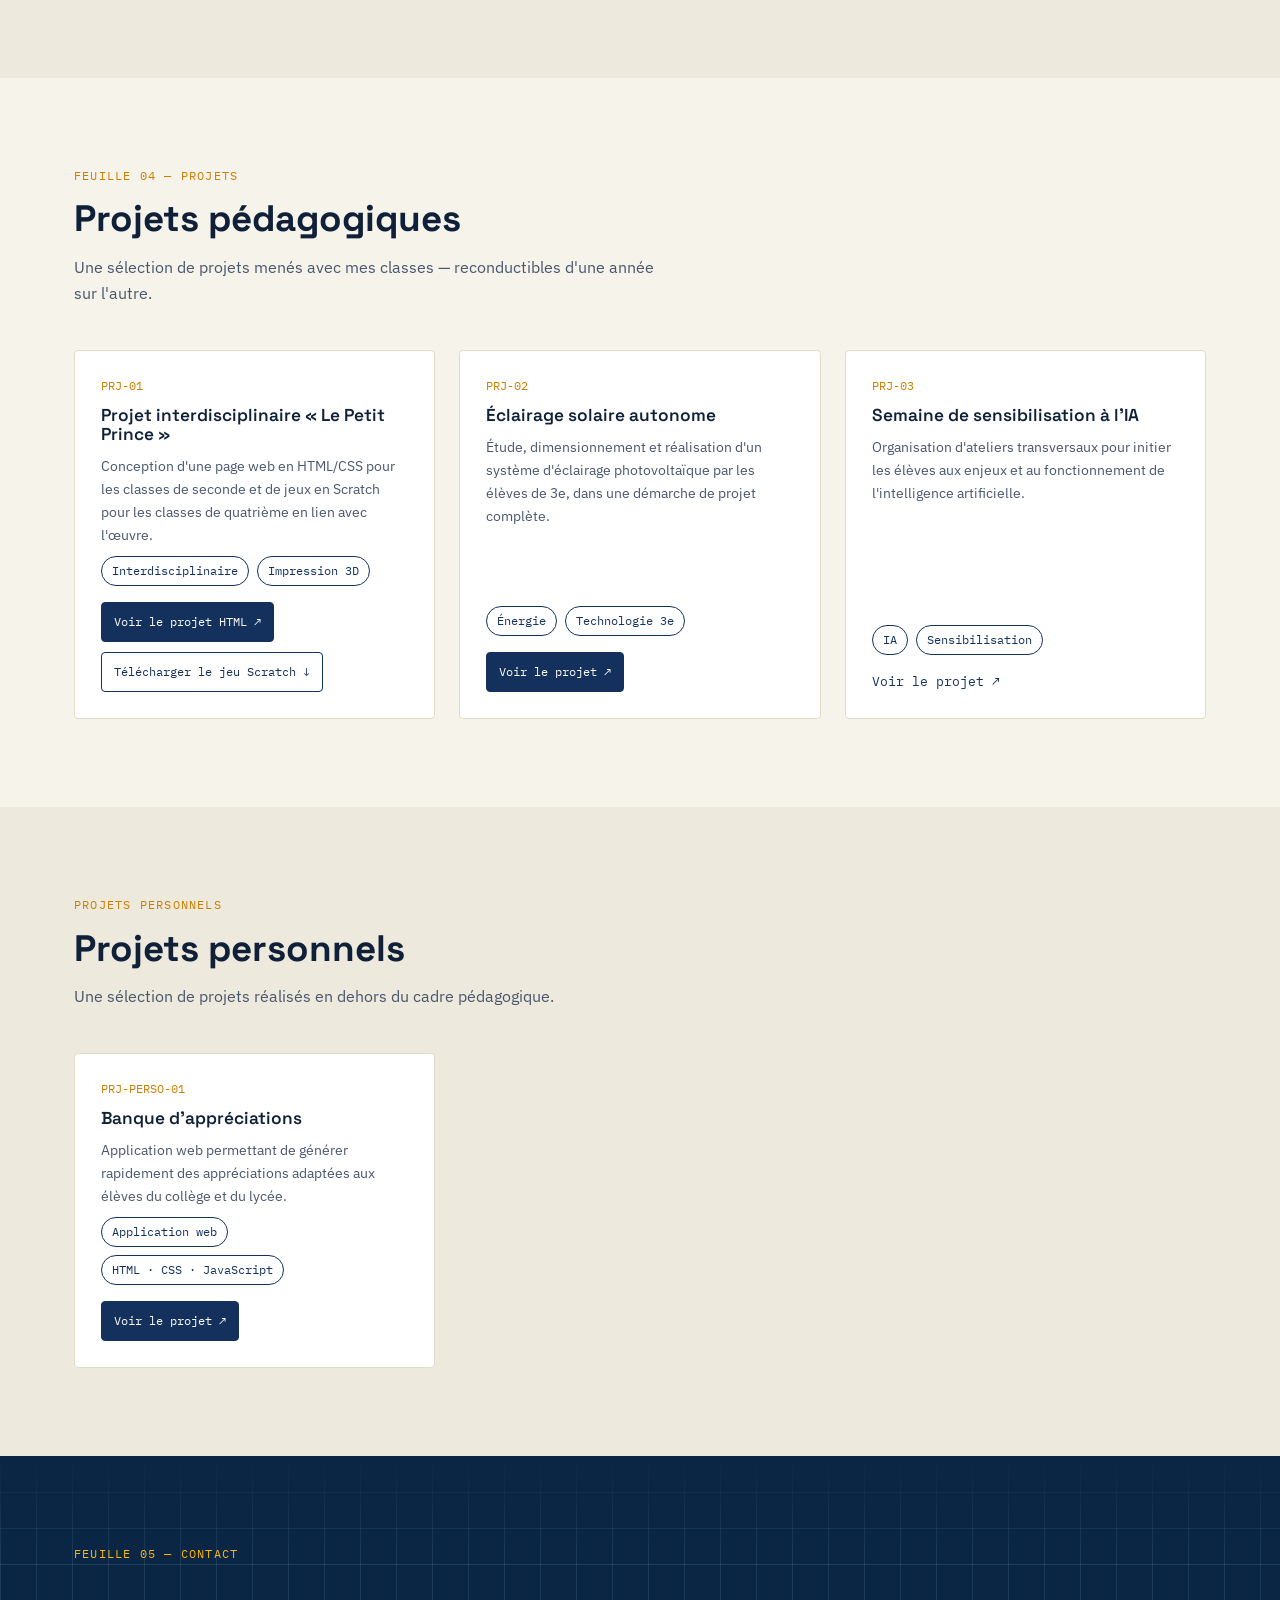
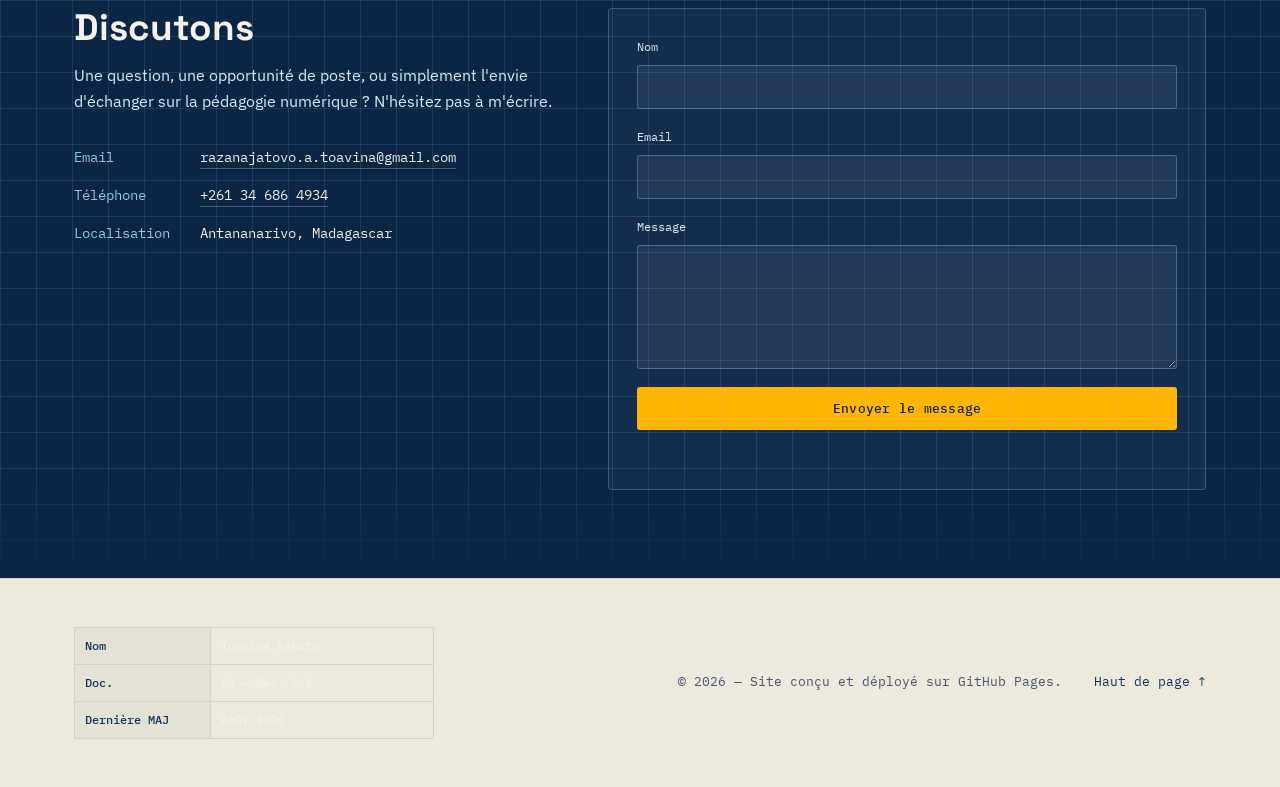
==== commit 996c6a57: "Refactor code structure for improved readability and maintainability" ====
--- a/index.html
+++ b/index.html
@@ -15,14 +15,14 @@
 <link rel="preconnect" href="https://fonts.googleapis.com">
 <link rel="preconnect" href="https://fonts.gstatic.com" crossorigin>
 <link href="https://fonts.googleapis.com/css2?family=Space+Grotesk:wght@500;600;700&family=IBM+Plex+Sans:wght@400;500;600;700&family=IBM+Plex+Mono:wght@400;500;600&display=swap" rel="stylesheet">
-<link rel="stylesheet" href="style.css">
+<link rel="stylesheet" href="css/style.css">
 </head>
 <body>
 
 <!-- ================= NAVIGATION ================= -->
 <header class="site-header" id="top">
   <nav class="nav container">
-    <a class="nav__logo" href="#top">
+    <a class="nav__logo" href="#top" aria-label="Retour en haut de la page" title="Retour en haut" onclick="window.scrollTo(0, 0); return false;">
       <span class="nav__logo-mark">TR</span>
       <span class="nav__logo-text todo" data-todo="Vos initiales / nom">Toavina&nbsp;R.</span>
     </a>
@@ -36,7 +36,7 @@
       <li><a href="#projets"><span class="nav__num">04</span>Projets</a></li>
       <li><a href="#contact"><span class="nav__num">05</span>Contact</a></li>
     </ul>
-    <a class="btn btn--ghost nav__cv" href="PDF/CV_RAZANAJATOVO_A_Toavina.pdf" download="CV_RAZANAJATOVO_A_Toavina.pdf">
+    <a class="btn btn--ghost nav__cv" href="assets/pdf/CV_RAZANAJATOVO_A_Toavina.pdf" download="CV_RAZANAJATOVO_A_Toavina.pdf">
       Télécharger le CV ↓
     </a>
   </nav>
@@ -67,7 +67,7 @@
 
       <div class="hero__actions">
         <a class="btn btn--primary" href="#contact">Me contacter</a>
-        <a class="btn btn--outline" href="PDF/CV_RAZANAJATOVO_A_Toavina.pdf" download="CV_RAZANAJATOVO_A_Toavina.pdf">Télécharger le CV (PDF) ↓</a>
+        <a class="btn btn--outline" href="assets/pdf/CV_RAZANAJATOVO_A_Toavina.pdf" download="CV_RAZANAJATOVO_A_Toavina.pdf">Télécharger le CV (PDF) ↓</a>
       </div>
 
       <ul class="hero__socials">
@@ -79,7 +79,7 @@
 
     <div class="hero__aside">
       <figure class="photo-frame">
-        <img src="assets/images/photo.jpg" alt="Photo de profil" data-fallback="Insérez votre photo ici (assets/images/photo.jpg — format carré recommandé)">
+        <img src="assets/images/photo-profil/photo_profil_pro.png" alt="Photo de profil">
         <figcaption class="photo-frame__caption">FIG. 1 — PORTRAIT</figcaption>
       </figure>
 
@@ -397,8 +397,8 @@
           <span class="tag tag--sm todo" data-todo="Tag">Impression 3D</span>
         </div>
         <div class="card__actions">
-          <a class="card__button" href="Projet Petit Prince/carte-petit-prince/index.html" target="_blank" rel="noopener">Voir le projet HTML ↗</a>
-          <a class="card__button card__button--secondary" href="Projet Petit Prince/Projet Petit Prince.mblock" download="Projet petit prince.mblock">Télécharger le jeu Scratch ↓</a>
+          <a class="card__button" href="projects/petit-prince/carte-petit-prince/index.html" target="_blank" rel="noopener">Voir le projet HTML ↗</a>
+          <a class="card__button card__button--secondary" href="projects/petit-prince/projet-petit-prince.mblock" download="projet-petit-prince.mblock">Télécharger le jeu Scratch ↓</a>
         </div>
       </article>
 
@@ -414,7 +414,7 @@
           <span class="tag tag--sm todo" data-todo="Tag">Technologie 3e</span>
         </div>
         <div class="card__actions">
-          <a class="card__button" href="projet-panneau-solaire.html" target="_blank" rel="noopener">Voir le projet ↗</a>
+          <a class="card__button" href="projects/panneau-solaire/index.html" target="_blank" rel="noopener">Voir le projet ↗</a>
         </div>
       </article>
 
@@ -454,7 +454,7 @@
           <span class="tag tag--sm">HTML · CSS · JavaScript</span>
         </div>
         <div class="card__actions">
-          <a class="card__button" href="Projet_appréciation/appreciation.html" target="_blank" rel="noopener">Voir le projet ↗</a>
+          <a class="card__button" href="projects/appreciation/appreciation.html" target="_blank" rel="noopener">Voir le projet ↗</a>
         </div>
       </article>
     </div>
@@ -533,6 +533,6 @@
   </div>
 </footer>
 
-<script src="script.js"></script>
+<script src="js/script.js"></script>
 </body>
 </html>
--- a/css/style.css
+++ b/css/style.css
@@ -0,0 +1,390 @@
+/* ==========================================================================
+   DESIGN SYSTEM — « Plan technique »
+   Palette, typographies et rythmes définis en variables CSS.
+   ========================================================================== */
+:root{
+  /* Couleurs */
+  --blueprint-900:#0B2545;
+  --blueprint-800:#13315C;
+  --blueprint-700:#1B3E6F;
+  --grid-line: rgba(142,202,230,.14);
+  --cyan-300:#8ECAE6;
+  --cyan-100:#D7ECF6;
+  --paper:#F6F3EA;
+  --paper-dim:#EDE9DC;
+  --ink-900:#0F2038;
+  --ink-600:#48566E;
+  --amber-500:#FFB703;
+  --amber-700:#C97F00;
+
+  /* Typo */
+  --font-display:'Space Grotesk', sans-serif;
+  --font-body:'IBM Plex Sans', sans-serif;
+  --font-mono:'IBM Plex Mono', monospace;
+
+  /* Rythme */
+  --container-w: 1180px;
+  --radius: 4px;
+}
+
+*,*::before,*::after{ box-sizing:border-box; }
+html{ scroll-behavior:smooth; }
+body{
+  margin:0;
+  font-family:var(--font-body);
+  color:var(--ink-900);
+  background:var(--paper);
+  line-height:1.6;
+  -webkit-font-smoothing:antialiased;
+}
+img{ max-width:100%; display:block; }
+a{ color:inherit; text-decoration:none; }
+ul{ list-style:none; margin:0; padding:0; }
+h1,h2,h3{ font-family:var(--font-display); margin:0; line-height:1.1; }
+p{ margin:0; }
+button{ font-family:inherit; cursor:pointer; }
+:focus-visible{ outline:2px solid var(--amber-500); outline-offset:3px; }
+
+.container{
+  width:100%;
+  max-width:var(--container-w);
+  margin-inline:auto;
+  padding-inline:24px;
+}
+
+/* ==========================================================================
+   NAVIGATION
+   ========================================================================== */
+.site-header{
+  position:sticky; top:0; z-index:50;
+  background:rgba(246,243,234,.9);
+  backdrop-filter:blur(8px);
+  border-bottom:1px solid var(--ink-900)/0.08;
+  border-bottom:1px solid #E1DCC9;
+}
+.nav{
+  display:flex; align-items:center; gap:24px;
+  padding-block:14px;
+}
+.nav__logo{ display:flex; align-items:center; gap:10px; margin-right:auto; }
+.nav__logo-mark{
+  font-family:var(--font-mono); font-weight:600; font-size:.8rem;
+  background:var(--blueprint-900); color:var(--cyan-100);
+  width:32px; height:32px; display:grid; place-items:center;
+  border-radius:3px;
+}
+.nav__logo-text{ font-family:var(--font-display); font-weight:600; font-size:1.05rem; }
+.nav__links{ display:flex; gap:28px; }
+.nav__links a{
+  display:flex; align-items:center; gap:6px;
+  font-size:.92rem; font-weight:500;
+  color:var(--ink-600);
+  transition:color .15s;
+}
+.nav__links a:hover{ color:var(--blueprint-900); }
+.nav__num{ font-family:var(--font-mono); font-size:.7rem; color:var(--amber-700); }
+.nav__cv{ white-space:nowrap; }
+.nav__toggle{
+  display:none; flex-direction:column; gap:5px;
+  background:none; border:none; padding:6px;
+}
+.nav__toggle span{ width:22px; height:2px; background:var(--ink-900); display:block; }
+
+/* Boutons */
+.btn{
+  display:inline-flex; align-items:center; justify-content:center;
+  font-family:var(--font-mono); font-size:.82rem; font-weight:500;
+  letter-spacing:.02em;
+  padding:12px 20px; border-radius:3px;
+  border:1.5px solid transparent;
+  transition:transform .15s, background .15s, color .15s, border-color .15s;
+}
+.btn:hover{ transform:translateY(-1px); }
+.btn--primary{ background:var(--amber-500); color:var(--ink-900); }
+.btn--primary:hover{ background:var(--amber-700); }
+.btn--outline{ border-color:var(--cyan-300); color:var(--paper); }
+.btn--outline:hover{ background:var(--cyan-300); color:var(--blueprint-900); }
+.btn--ghost{ border-color:var(--ink-900); color:var(--ink-900); }
+.btn--ghost:hover{ background:var(--ink-900); color:var(--paper); }
+.btn--full{ width:100%; }
+
+/* ==========================================================================
+   HERO
+   ========================================================================== */
+.hero{
+  position:relative;
+  background:var(--blueprint-900);
+  color:var(--paper);
+  overflow:hidden;
+  padding-block:72px 96px;
+}
+.hero__grid{
+  position:absolute; inset:0;
+  background-image:
+    linear-gradient(var(--grid-line) 1px, transparent 1px),
+    linear-gradient(90deg, var(--grid-line) 1px, transparent 1px);
+  background-size:36px 36px;
+  mask-image:linear-gradient(to bottom, black, transparent 92%);
+}
+.crosshair{ position:absolute; width:22px; height:22px; z-index:2; }
+.crosshair::before,.crosshair::after{ content:""; position:absolute; background:var(--cyan-300); opacity:.55; }
+.crosshair::before{ width:100%; height:1px; top:50%; }
+.crosshair::after{ height:100%; width:1px; left:50%; }
+.crosshair--tl{ top:20px; left:20px; }
+.crosshair--tr{ top:20px; right:20px; }
+.crosshair--bl{ bottom:20px; left:20px; }
+.crosshair--br{ bottom:20px; right:20px; }
+
+.hero__inner{
+  position:relative; z-index:1;
+  display:grid; grid-template-columns:1.3fr .9fr; gap:56px;
+  align-items:start; padding-top:24px;
+}
+.eyebrow{
+  font-family:var(--font-mono); font-size:.78rem; letter-spacing:.08em;
+  color:var(--cyan-300); text-transform:uppercase; margin-bottom:18px;
+}
+.hero__title{ font-size:clamp(2.4rem, 5vw, 4rem); font-weight:700; }
+.hero__role{
+  font-family:var(--font-mono); font-size:1.05rem; color:var(--cyan-100);
+  margin-top:14px;
+}
+.hero__tagline{
+  max-width:46ch; margin-top:22px; font-size:1.08rem; color:var(--paper);
+  opacity:.92;
+}
+.hero__actions{ display:flex; gap:14px; margin-top:34px; flex-wrap:wrap; }
+.hero__socials{ display:flex; gap:22px; margin-top:32px; flex-wrap:wrap; }
+.hero__socials a{
+  font-family:var(--font-mono); font-size:.82rem; color:var(--cyan-100);
+  border-bottom:1px solid transparent;
+}
+.hero__socials a:hover{ border-color:var(--cyan-300); }
+
+.hero__aside{ display:flex; flex-direction:column; gap:22px; }
+.photo-frame{
+  margin:0; border:1.5px solid var(--cyan-300);
+  padding:10px; position:relative; background:rgba(255,255,255,.03);
+}
+.photo-frame img{
+  width:100%; max-width:370px; aspect-ratio:3/4; object-fit:cover;
+  object-position:center 30%; margin-inline:auto;
+  background:var(--blueprint-800);
+}
+.photo-frame img.img-missing{ opacity:0; height:0; }
+.photo-frame::after{
+  content:attr(data-empty); display:none;
+}
+.photo-frame:has(img.img-missing)::after{
+  content:attr(data-fallback);
+  display:flex; align-items:center; justify-content:center; text-align:center;
+  aspect-ratio:1/1; width:100%;
+  border:1.5px dashed var(--amber-500);
+  color:var(--cyan-100); font-family:var(--font-mono); font-size:.78rem;
+  padding:20px;
+}
+.photo-frame__caption{
+  font-family:var(--font-mono); font-size:.7rem; color:var(--cyan-300);
+  text-align:center; margin-top:8px; letter-spacing:.06em;
+}
+
+/* Cartouche / title block */
+.title-block{
+  width:100%; border-collapse:collapse;
+  border:1.5px solid var(--cyan-300);
+  font-family:var(--font-mono); font-size:.78rem;
+}
+.title-block th,.title-block td{
+  border:1px solid rgba(142,202,230,.35);
+  padding:8px 10px; text-align:left; font-weight:400;
+}
+.title-block th{
+  color:var(--cyan-300); width:38%; font-weight:500;
+  background:rgba(142,202,230,.06);
+}
+.title-block td{ color:var(--paper); }
+.title-block--footer{ color:var(--ink-900); }
+.title-block--footer th{ color:var(--blueprint-800); background:rgba(11,37,69,.04); }
+.title-block--footer th,.title-block--footer td{ border-color:#D8D2BC; }
+
+/* ==========================================================================
+   SECTIONS génériques
+   ========================================================================== */
+.section{ padding-block:88px; }
+.section--paper{ background:var(--paper-dim); }
+.section--dark{ background:var(--blueprint-900); color:var(--paper); position:relative; overflow:hidden; }
+.section--dark .hero__grid{ mask-image:linear-gradient(to bottom, transparent, black 15%, black 85%, transparent); }
+
+.sheet-label{
+  font-family:var(--font-mono); font-size:.76rem; letter-spacing:.1em;
+  color:var(--amber-700); margin-bottom:14px;
+}
+.sheet-label--light{ color:var(--amber-500); }
+
+.section__title{ font-size:clamp(1.7rem,3vw,2.3rem); font-weight:700; }
+.section__title--light{ color:var(--paper); }
+.section__title--spaced{ margin-top:64px; }
+.section__intro{ max-width:60ch; color:var(--ink-600); margin-top:14px; font-size:1.02rem; }
+.section__intro--light{ color:var(--cyan-100); }
+
+.split{ display:grid; grid-template-columns:.6fr 1fr; gap:56px; align-items:start; }
+.split__body p{ max-width:62ch; font-size:1.02rem; color:var(--ink-600); }
+
+/* Liste de faits (À propos) */
+.fact-list{ margin-top:26px; border-top:1px solid #DAD4BE; }
+.fact-list li{
+  display:flex; justify-content:space-between; gap:16px;
+  padding:12px 0; border-bottom:1px solid #DAD4BE;
+  font-family:var(--font-mono); font-size:.86rem;
+}
+.fact-list__k{ color:var(--ink-600); }
+.fact-list__v{ font-weight:500; text-align:right; }
+
+/* ==========================================================================
+   COMPÉTENCES — "Bill of materials"
+   ========================================================================== */
+.bom{ display:grid; grid-template-columns:1fr 1fr; gap:48px; margin-top:44px; }
+.bom__group-title{
+  font-family:var(--font-mono); font-size:.86rem; text-transform:uppercase;
+  letter-spacing:.06em; color:var(--blueprint-800);
+  padding-bottom:10px; border-bottom:1.5px solid var(--blueprint-800);
+  margin-bottom:20px;
+}
+.bom__list{ display:flex; flex-direction:column; gap:18px; }
+.skill{ display:grid; grid-template-columns:1fr 2fr auto; gap:14px; align-items:center; }
+.skill__name{ font-size:.92rem; font-weight:500; }
+.skill__bar{ height:6px; background:#DFDAC5; border-radius:99px; overflow:hidden; }
+.skill__fill{ display:block; height:100%; background:var(--blueprint-800); border-radius:99px; }
+.skill__level{ font-family:var(--font-mono); font-size:.74rem; color:var(--ink-600); }
+
+.tag-cloud{ display:flex; flex-wrap:wrap; gap:10px; margin-top:40px; }
+.tag{
+  font-family:var(--font-mono); font-size:.8rem;
+  border:1px solid var(--blueprint-800); color:var(--blueprint-800);
+  padding:7px 14px; border-radius:99px;
+}
+.tag--sm{ font-size:.72rem; padding:5px 10px; }
+
+/* ==========================================================================
+   PARCOURS — trace / circuit
+   ========================================================================== */
+.trace{ position:relative; margin-top:40px; padding-left:28px; }
+.trace::before{
+  content:""; position:absolute; left:5px; top:6px; bottom:6px; width:2px;
+  background:linear-gradient(var(--blueprint-800), var(--blueprint-800)) ;
+  background-size:2px 10px; background-repeat:repeat-y;
+}
+.trace__node{ position:relative; padding-bottom:36px; }
+.trace__node:last-child{ padding-bottom:0; }
+.trace__dot{
+  position:absolute; left:-28px; top:6px; width:12px; height:12px;
+  background:var(--amber-500); border:2px solid var(--blueprint-800);
+  border-radius:2px;
+}
+.trace__dot--ghost{ background:transparent; border-style:dashed; }
+.trace__card{
+  background:var(--paper); border:1px solid #DAD4BE; border-radius:var(--radius);
+  padding:22px 24px;
+}
+.section--paper .trace__card{ background:#FBF9F1; }
+.trace__card--ghost{ border-style:dashed; border-color:var(--amber-700); }
+.trace__date{ font-family:var(--font-mono); font-size:.76rem; color:var(--amber-700); margin-bottom:6px; }
+.trace__title{ font-size:1.15rem; font-weight:600; }
+.trace__place{ font-size:.92rem; color:var(--ink-600); margin-top:4px; }
+.trace__desc{ margin-top:12px; display:flex; flex-direction:column; gap:6px; }
+.trace__desc li{ font-size:.92rem; color:var(--ink-600); padding-left:16px; position:relative; }
+.trace__desc li::before{ content:"—"; position:absolute; left:0; color:var(--amber-700); }
+
+/* ==========================================================================
+   PROJETS — cards
+   ========================================================================== */
+.cards{ display:grid; grid-template-columns:repeat(3,1fr); gap:24px; margin-top:44px; }
+.card{
+  background:#fff; border:1px solid #E1DCC9; border-radius:var(--radius);
+  padding:26px; display:flex; flex-direction:column; gap:10px;
+  transition:border-color .15s, transform .15s;
+}
+.card:hover{ border-color:var(--blueprint-800); transform:translateY(-3px); }
+.card__ref{ font-family:var(--font-mono); font-size:.72rem; color:var(--amber-700); }
+.card__title{ font-size:1.08rem; font-weight:600; }
+.card__desc{ font-size:.9rem; color:var(--ink-600); flex:1; }
+.card__tags{ display:flex; gap:8px; flex-wrap:wrap; }
+.card__actions{ display:flex; gap:10px; flex-wrap:wrap; margin-top:6px; }
+.card__button{ font-family:var(--font-mono); font-size:.78rem; color:#fff; background:var(--blueprint-800); border:1px solid var(--blueprint-800); border-radius:var(--radius); padding:9px 12px; text-decoration:none; transition:background .15s, color .15s, transform .15s; }
+.card__button:hover{ background:var(--ink-900); color:#fff; text-decoration:none; transform:translateY(-1px); }
+.card__button--secondary{ color:var(--blueprint-800); background:transparent; }
+.card__button--secondary:hover{ color:var(--blueprint-800); background:#EEF2F3; }
+.card__link{ font-family:var(--font-mono); font-size:.82rem; color:var(--blueprint-800); margin-top:6px; }
+.card__link:hover{ text-decoration:underline; }
+.card--ghost{
+  align-items:center; justify-content:center; text-align:center;
+  border-style:dashed; border-color:var(--amber-700); background:transparent;
+}
+
+/* ==========================================================================
+   CONTACT
+   ========================================================================== */
+.split--contact{ grid-template-columns:.8fr 1fr; margin-top:44px; }
+.contact-info{ margin-top:30px; display:flex; flex-direction:column; gap:14px; }
+.contact-info li{ display:flex; gap:16px; font-family:var(--font-mono); font-size:.9rem; }
+.contact-info span:first-child{ color:var(--cyan-300); width:110px; flex:none; }
+.contact-info a{ color:var(--paper); border-bottom:1px solid rgba(255,255,255,.25); }
+.contact-info a:hover{ border-color:var(--cyan-300); }
+
+.contact-form{
+  background:rgba(255,255,255,.04); border:1px solid rgba(142,202,230,.3);
+  border-radius:var(--radius); padding:28px;
+  display:flex; flex-direction:column; gap:18px;
+}
+.field{ display:flex; flex-direction:column; gap:8px; }
+.field label{ font-family:var(--font-mono); font-size:.78rem; color:var(--cyan-100); }
+.field input,.field textarea{
+  background:rgba(255,255,255,.06); border:1px solid rgba(142,202,230,.35);
+  border-radius:3px; padding:11px 12px; color:var(--paper); font-family:var(--font-body);
+  font-size:.95rem; resize:vertical;
+}
+.field input:focus,.field textarea:focus{ border-color:var(--amber-500); }
+.form__status{ font-family:var(--font-mono); font-size:.8rem; color:var(--cyan-100); min-height:1em; }
+
+/* ==========================================================================
+   FOOTER
+   ========================================================================== */
+.site-footer{ background:var(--paper-dim); padding-block:48px; border-top:1px solid #DAD4BE; }
+.footer__inner{ display:flex; align-items:center; gap:32px; flex-wrap:wrap; }
+.title-block--footer{ max-width:360px; }
+.footer__copy{ font-family:var(--font-mono); font-size:.8rem; color:var(--ink-600); margin-left:auto; }
+.footer__top{ font-family:var(--font-mono); font-size:.8rem; color:var(--blueprint-800); }
+
+/* ==========================================================================
+   RESPONSIVE
+   ========================================================================== */
+@media (max-width: 920px){
+  .hero__inner{ grid-template-columns:1fr; }
+  .split, .split--contact, .bom{ grid-template-columns:1fr; }
+  .cards{ grid-template-columns:1fr 1fr; }
+  .nav__links{ display:none; }
+  .nav__toggle{ display:flex; }
+  .nav.is-open .nav__links{
+    display:flex; flex-direction:column; position:absolute; top:100%; left:0; right:0;
+    background:var(--paper); padding:20px 24px; gap:16px; border-bottom:1px solid #DAD4BE;
+  }
+  .nav__cv{ display:none; }
+  .footer__copy{ margin-left:0; }
+}
+@media (max-width: 600px){
+  .cards{ grid-template-columns:1fr; }
+  .hero{ padding-block:56px 72px; }
+}
+
+/* ==========================================================================
+   RÉVÉLATION AU SCROLL
+   ========================================================================== */
+.reveal{ opacity:0; transform:translateY(18px); transition:opacity .6s ease, transform .6s ease; }
+.reveal.is-visible{ opacity:1; transform:translateY(0); }
+
+@media (prefers-reduced-motion: reduce){
+  .reveal{ opacity:1; transform:none; transition:none; }
+  html{ scroll-behavior:auto; }
+  .btn:hover{ transform:none; }
+  .card:hover{ transform:none; }
+}
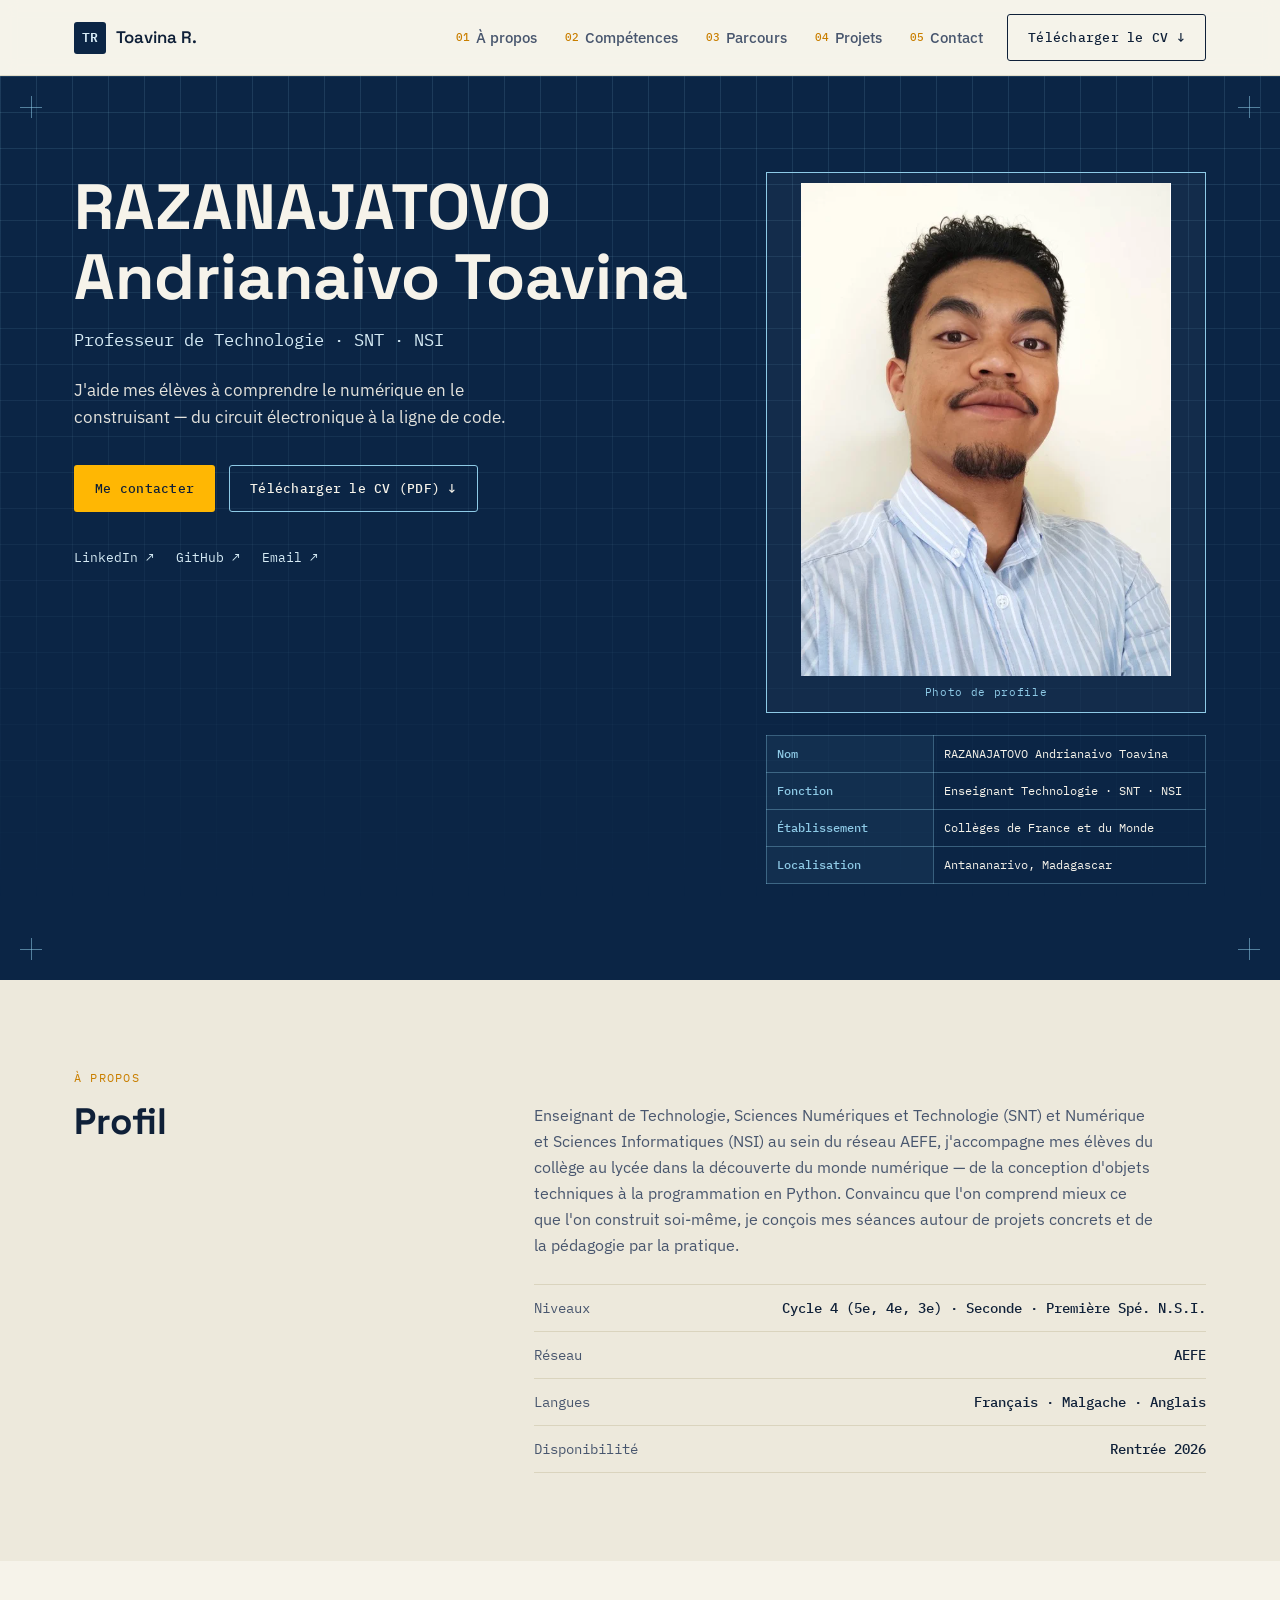
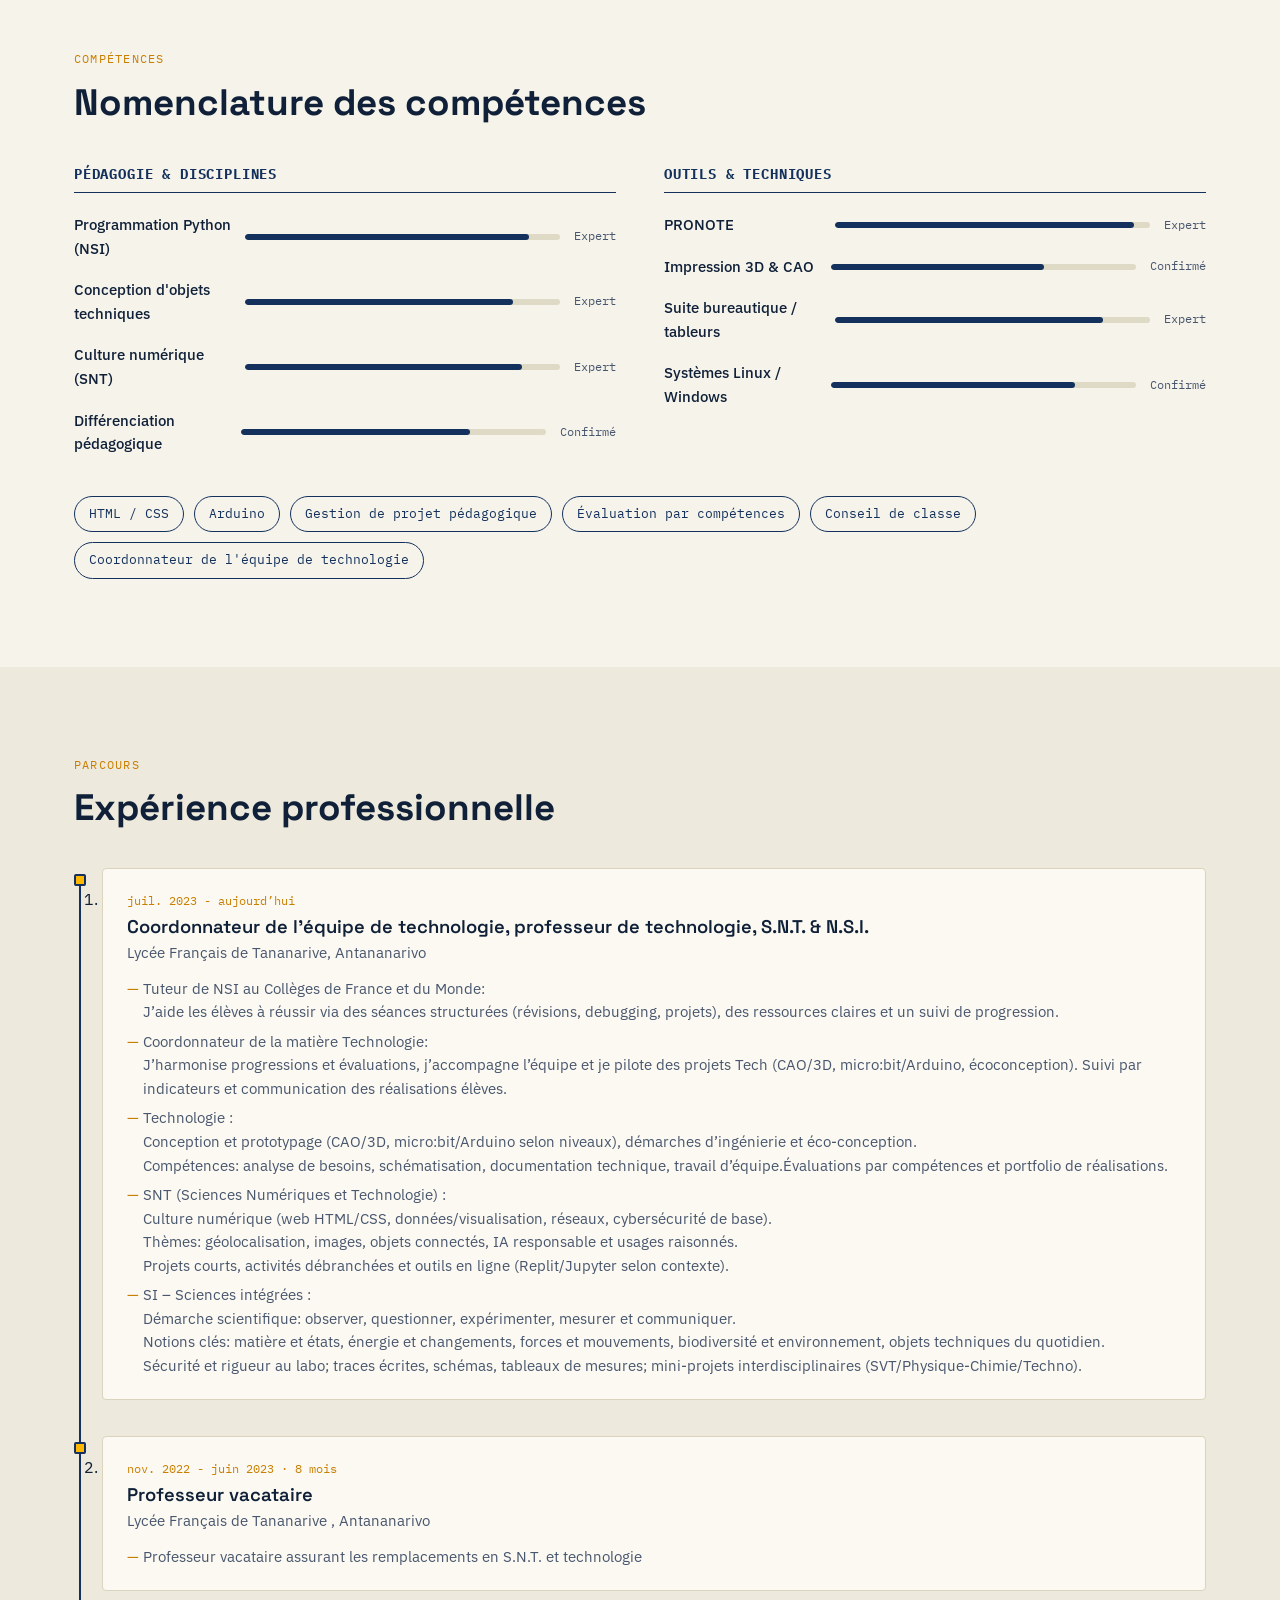
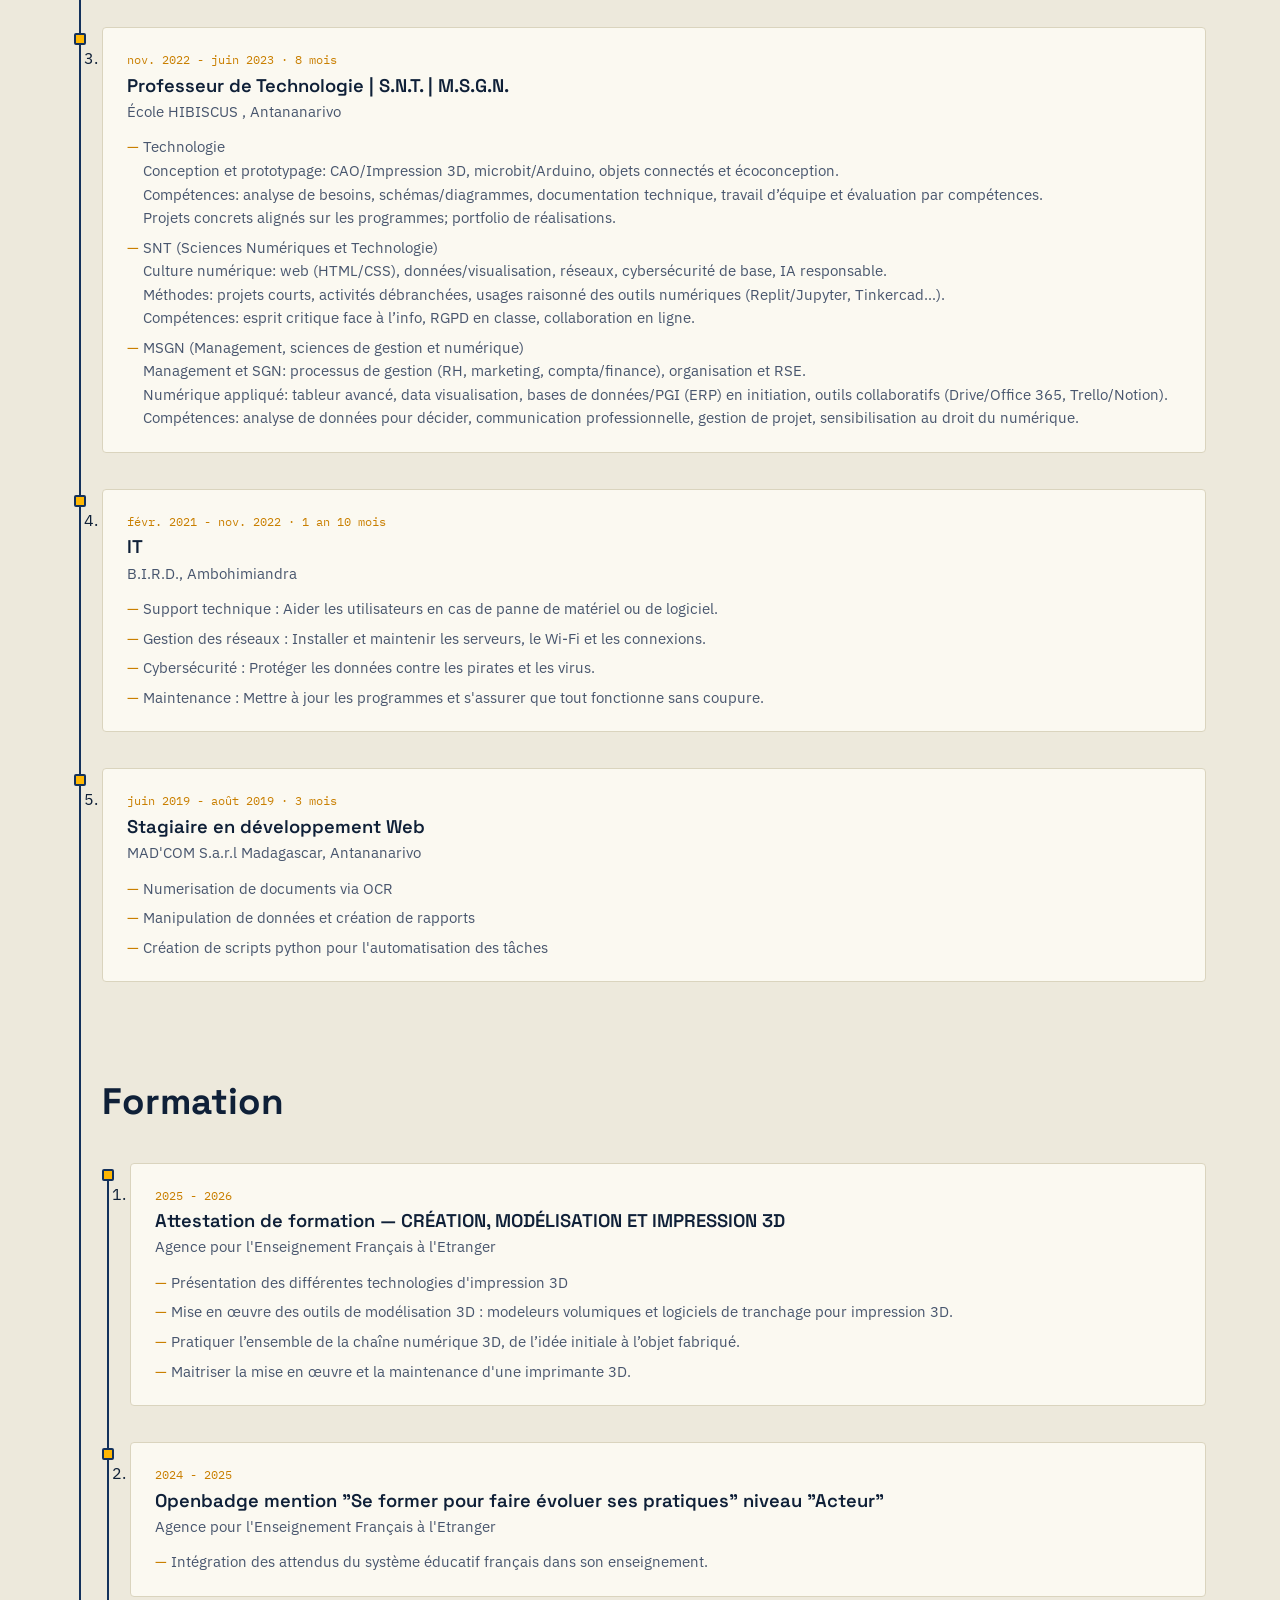
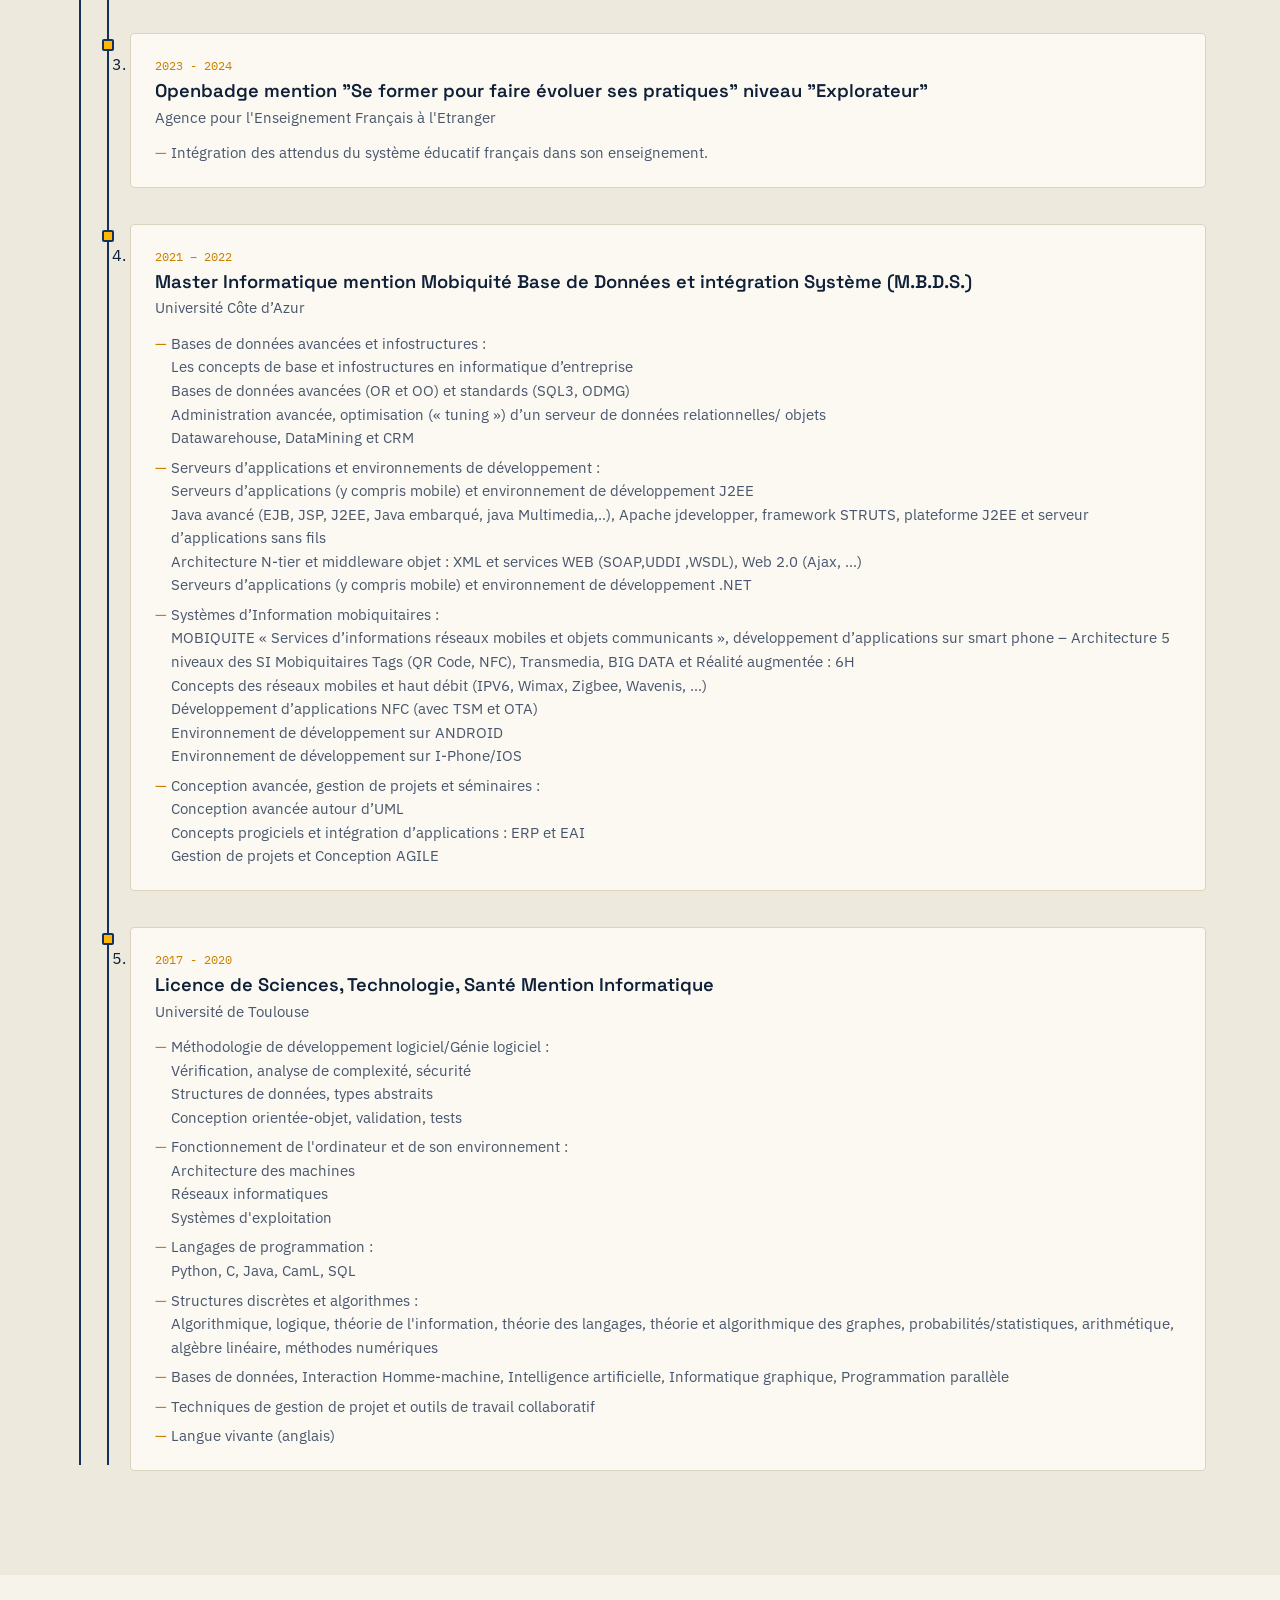
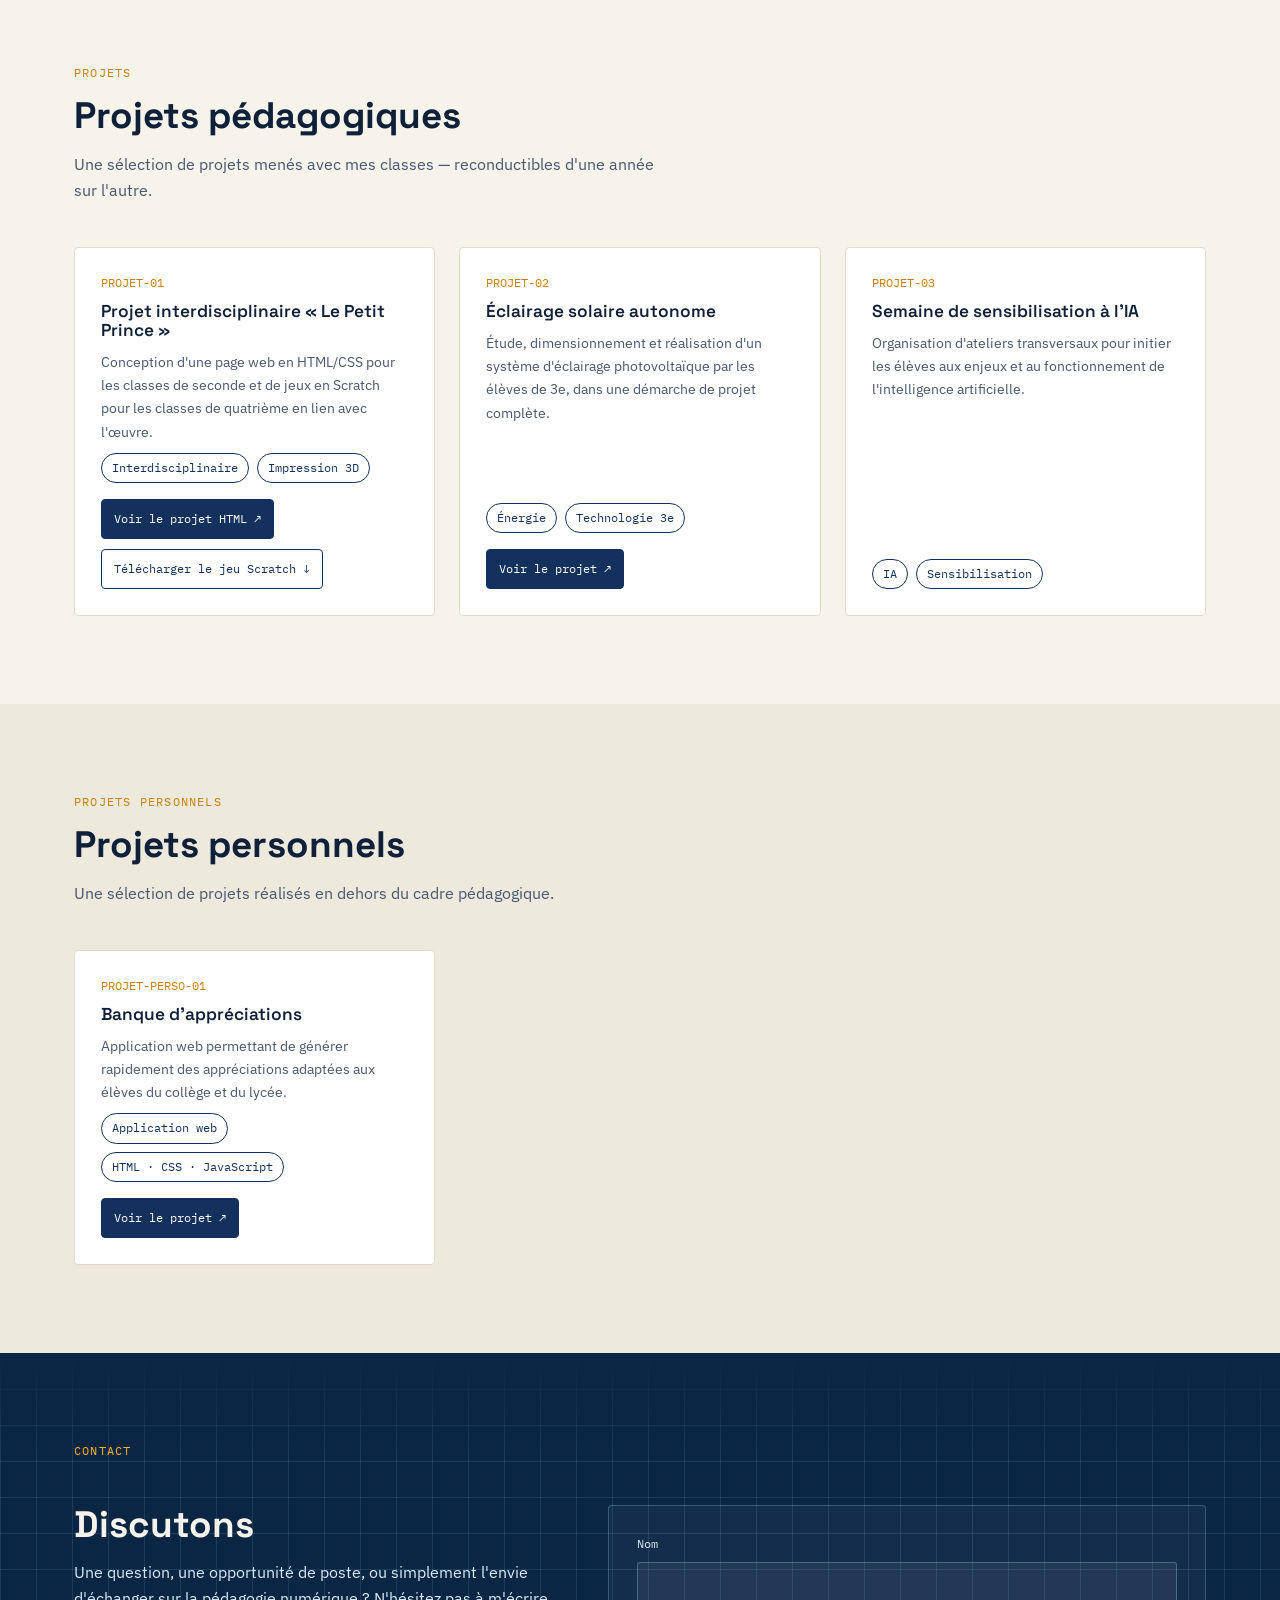
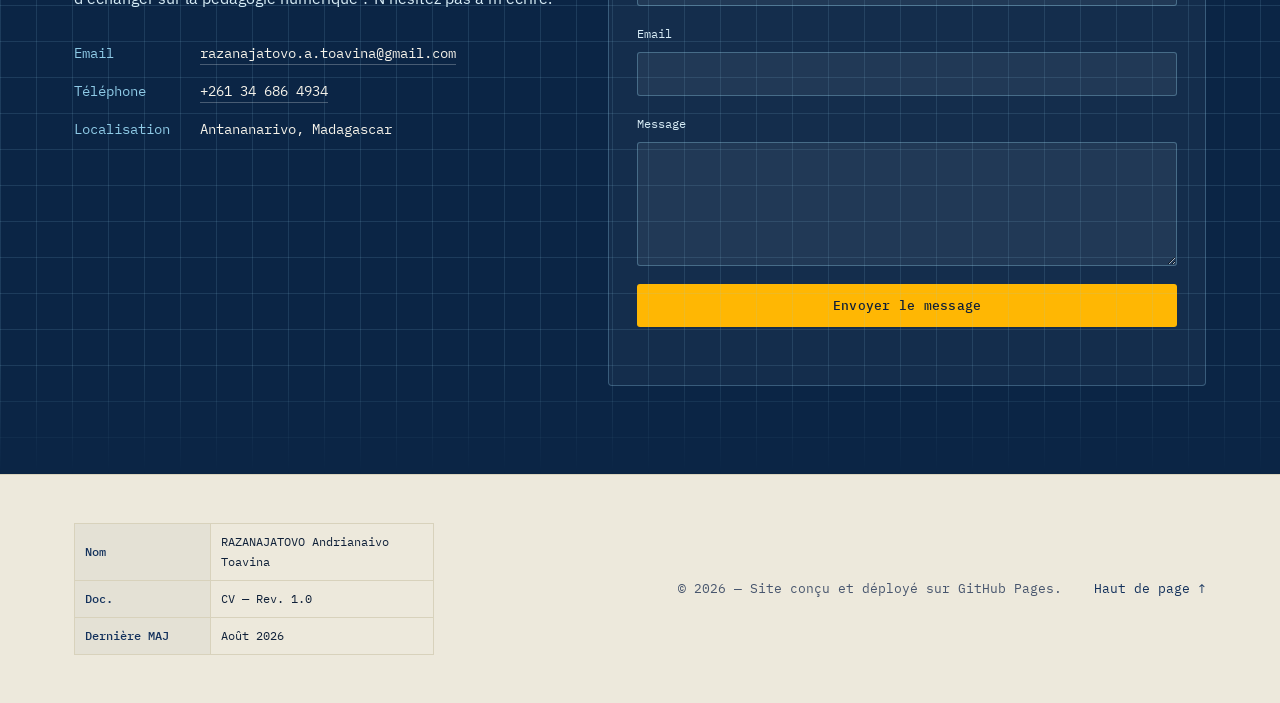
==== commit 77693811: "fix: update Formspree URL in contact form and improve footer styles; enhance scroll-to-top functiona" ====
--- a/index.html
+++ b/index.html
@@ -54,7 +54,6 @@
 
   <div class="container hero__inner">
     <div class="hero__content">
-      <p class="eyebrow">CV — RÉF. 2026/01 · ÉCH. 1:1</p>
       <h1 class="hero__title">
         <span class="todo" data-todo="Prénom NOM">RAZANAJATOVO Andrianaivo Toavina</span>
       </h1>
@@ -80,7 +79,7 @@
     <div class="hero__aside">
       <figure class="photo-frame">
         <img src="assets/images/photo-profil/photo_profil_pro.png" alt="Photo de profil">
-        <figcaption class="photo-frame__caption">FIG. 1 — PORTRAIT</figcaption>
+        <figcaption class="photo-frame__caption">Photo de profile</figcaption>
       </figure>
 
       <!-- SIGNATURE — cartouche façon plan technique -->
@@ -102,10 +101,6 @@
             <th>Localisation</th>
             <td class="todo" data-todo="Ville, pays">Antananarivo, Madagascar</td>
           </tr>
-          <tr>
-            <th>Rév.</th>
-            <td>1.0 — <span class="todo" data-todo="Mois / année">Août 2026</span></td>
-          </tr>
         </tbody>
       </table>
     </div>
@@ -115,7 +110,7 @@
 <!-- ================= À PROPOS ================= -->
 <section class="section section--paper" id="apropos">
   <div class="container">
-    <p class="sheet-label">FEUILLE 01 — À PROPOS</p>
+    <p class="sheet-label">À PROPOS</p>
     <div class="split">
       <h2 class="section__title">Profil</h2>
       <div class="split__body">
@@ -140,11 +135,8 @@
 <!-- ================= COMPÉTENCES ================= -->
 <section class="section" id="competences">
   <div class="container">
-    <p class="sheet-label">FEUILLE 02 — COMPÉTENCES</p>
+    <p class="sheet-label">COMPÉTENCES</p>
     <h2 class="section__title">Nomenclature des compétences</h2>
-    <p class="section__intro todo" data-todo="Courte intro optionnelle, ou supprimez ce paragraphe">
-      Un aperçu des domaines maîtrisés, classés par famille — comme sur une nomenclature technique.
-    </p>
 
     <div class="bom">
       <div class="bom__group">
@@ -214,7 +206,7 @@
 <!-- ================= EXPÉRIENCE / FORMATION ================= -->
 <section class="section section--paper" id="experience">
   <div class="container">
-    <p class="sheet-label">FEUILLE 03 — PARCOURS</p>
+    <p class="sheet-label">PARCOURS</p>
     <h2 class="section__title">Expérience professionnelle</h2>
 
     <ol class="trace">
@@ -381,13 +373,13 @@
 <!-- ================= PROJETS ================= -->
 <section class="section" id="projets">
   <div class="container">
-    <p class="sheet-label">FEUILLE 04 — PROJETS</p>
+    <p class="sheet-label">PROJETS</p>
     <h2 class="section__title">Projets pédagogiques</h2>
     <p class="section__intro">Une sélection de projets menés avec mes classes — reconductibles d'une année sur l'autre.</p>
 
     <div class="cards">
       <article class="card">
-        <p class="card__ref">PRJ-01</p>
+        <p class="card__ref">PROJET-01</p>
         <h3 class="card__title todo" data-todo="Titre du projet">Projet interdisciplinaire « Le Petit Prince »</h3>
         <p class="card__desc todo" data-todo="Description (2-3 lignes)">
           Conception d'une page web en HTML/CSS pour les classes de seconde et de jeux en Scratch pour les classes de quatrième en lien avec l'œuvre.
@@ -403,7 +395,7 @@
       </article>
 
       <article class="card">
-        <p class="card__ref">PRJ-02</p>
+        <p class="card__ref">PROJET-02</p>
         <h3 class="card__title todo" data-todo="Titre du projet">Éclairage solaire autonome</h3>
         <p class="card__desc todo" data-todo="Description (2-3 lignes)">
           Étude, dimensionnement et réalisation d'un système d'éclairage photovoltaïque par les élèves
@@ -419,7 +411,7 @@
       </article>
 
       <article class="card">
-        <p class="card__ref">PRJ-03</p>
+        <p class="card__ref">PROJET-03</p>
         <h3 class="card__title todo" data-todo="Titre du projet">Semaine de sensibilisation à l'IA</h3>
         <p class="card__desc todo" data-todo="Description (2-3 lignes)">
           Organisation d'ateliers transversaux pour initier les élèves aux enjeux et au fonctionnement
@@ -429,7 +421,6 @@
           <span class="tag tag--sm todo" data-todo="Tag">IA</span>
           <span class="tag tag--sm todo" data-todo="Tag">Sensibilisation</span>
         </div>
-        <a class="card__link todo" data-todo="Lien vers le projet (ou supprimez)" href="#">Voir le projet ↗</a>
       </article>
     </div>
   </div>
@@ -444,7 +435,7 @@
 
     <div class="cards">
       <article class="card">
-        <p class="card__ref">PRJ-PERSO-01</p>
+        <p class="card__ref">PROJET-PERSO-01</p>
         <h3 class="card__title">Banque d'appréciations</h3>
         <p class="card__desc">
           Application web permettant de générer rapidement des appréciations adaptées aux élèves du collège et du lycée.
@@ -465,7 +456,7 @@
 <section class="section section--dark" id="contact">
   <div class="hero__grid" aria-hidden="true"></div>
   <div class="container">
-    <p class="sheet-label sheet-label--light">FEUILLE 05 — CONTACT</p>
+    <p class="sheet-label sheet-label--light">CONTACT</p>
     <div class="split split--contact">
       <div>
         <h2 class="section__title section__title--light">Discutons</h2>
@@ -487,7 +478,7 @@
            Formspree (gratuit, aucune installation) pour envoyer les
            messages vers votre boîte mail.
            ========================================================== -->
-      <form class="contact-form" id="contactForm" action="https://formspree.io/f/VOTRE_ID_FORMSPREE" method="POST">
+      <form class="contact-form" id="contactForm" action="https://formspree.io/f/xgawgaok" method="POST">
         <div class="field">
           <label for="name">Nom</label>
           <input type="text" id="name" name="name" required>
@@ -516,7 +507,7 @@
       <tbody>
         <tr>
           <th>Nom</th>
-          <td class="todo" data-todo="Nom complet">Toavina Rakoto</td>
+          <td class="todo" data-todo="Nom complet">RAZANAJATOVO Andrianaivo Toavina</td>
         </tr>
         <tr>
           <th>Doc.</th>
--- a/css/style.css
+++ b/css/style.css
@@ -205,6 +205,7 @@
 .title-block td{ color:var(--paper); }
 .title-block--footer{ color:var(--ink-900); }
 .title-block--footer th{ color:var(--blueprint-800); background:rgba(11,37,69,.04); }
+.title-block--footer td{ color:var(--ink-900); }
 .title-block--footer th,.title-block--footer td{ border-color:#D8D2BC; }
 
 /* ==========================================================================
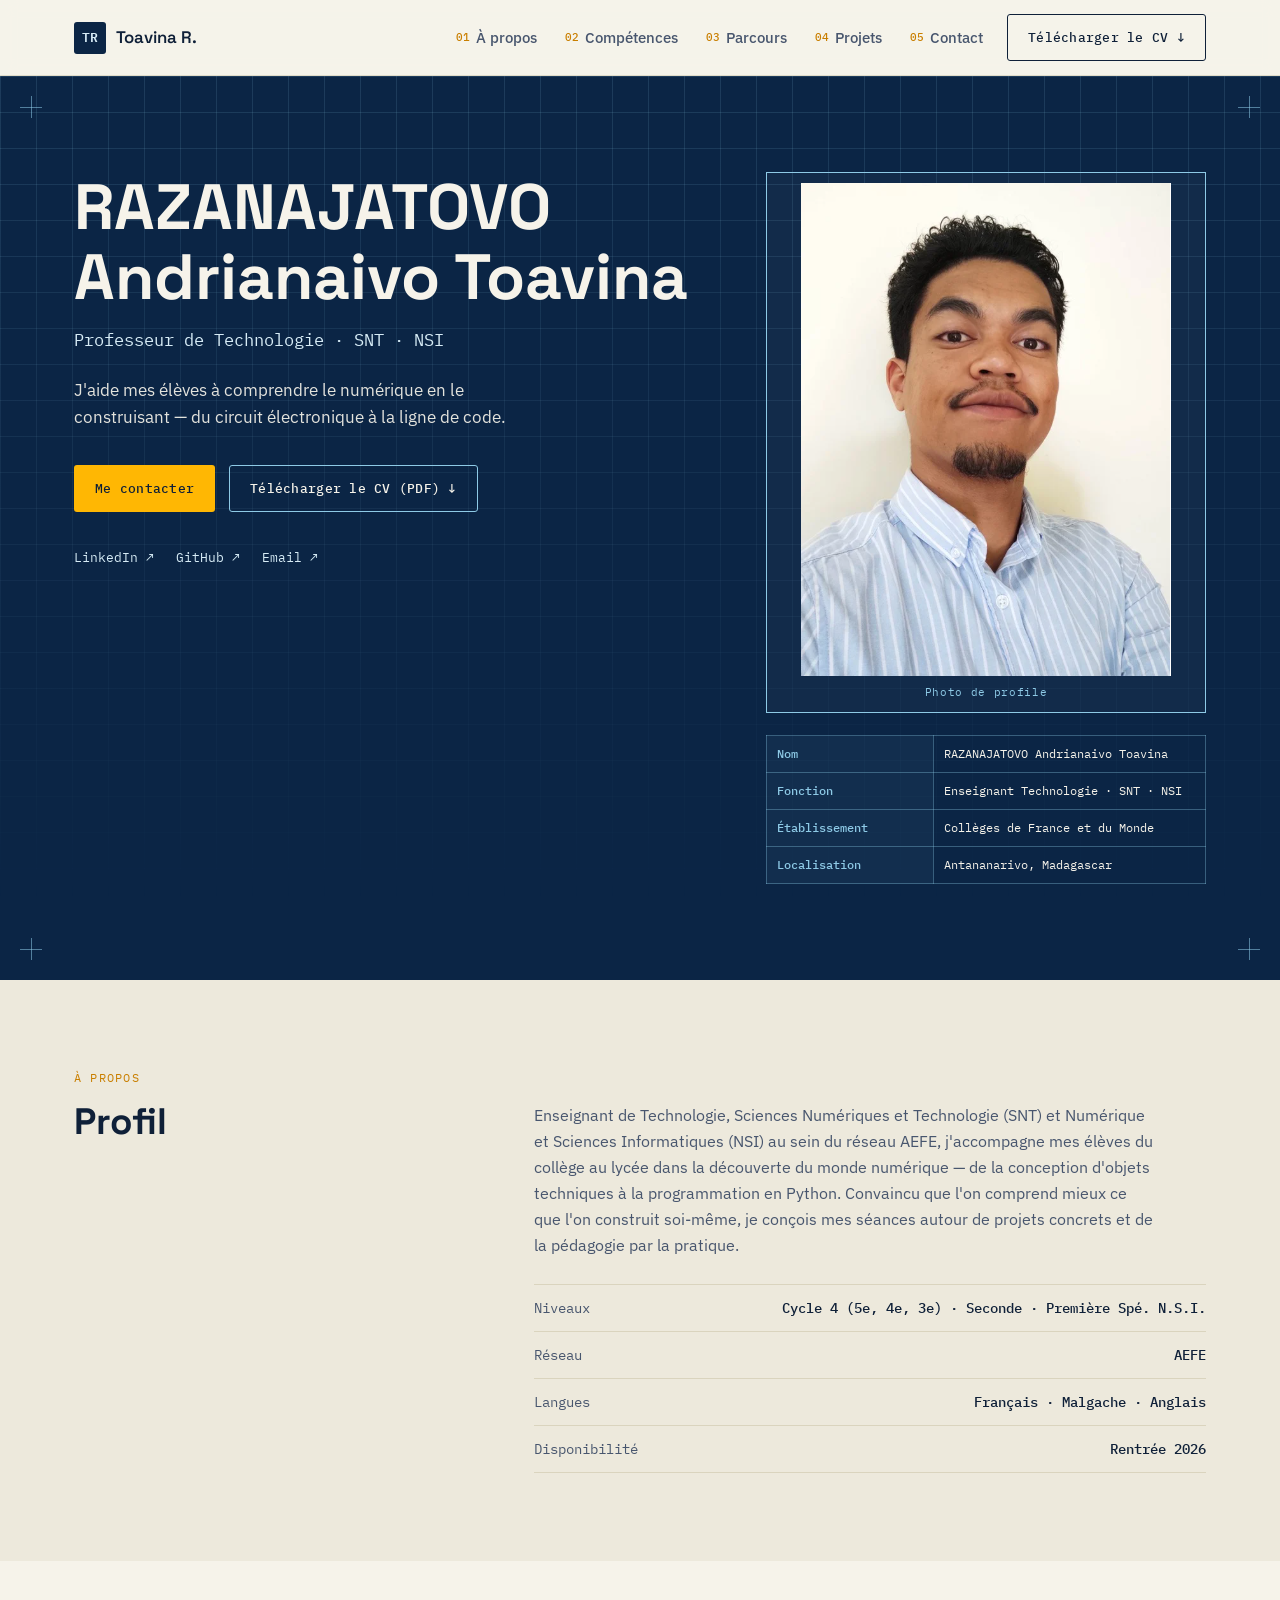
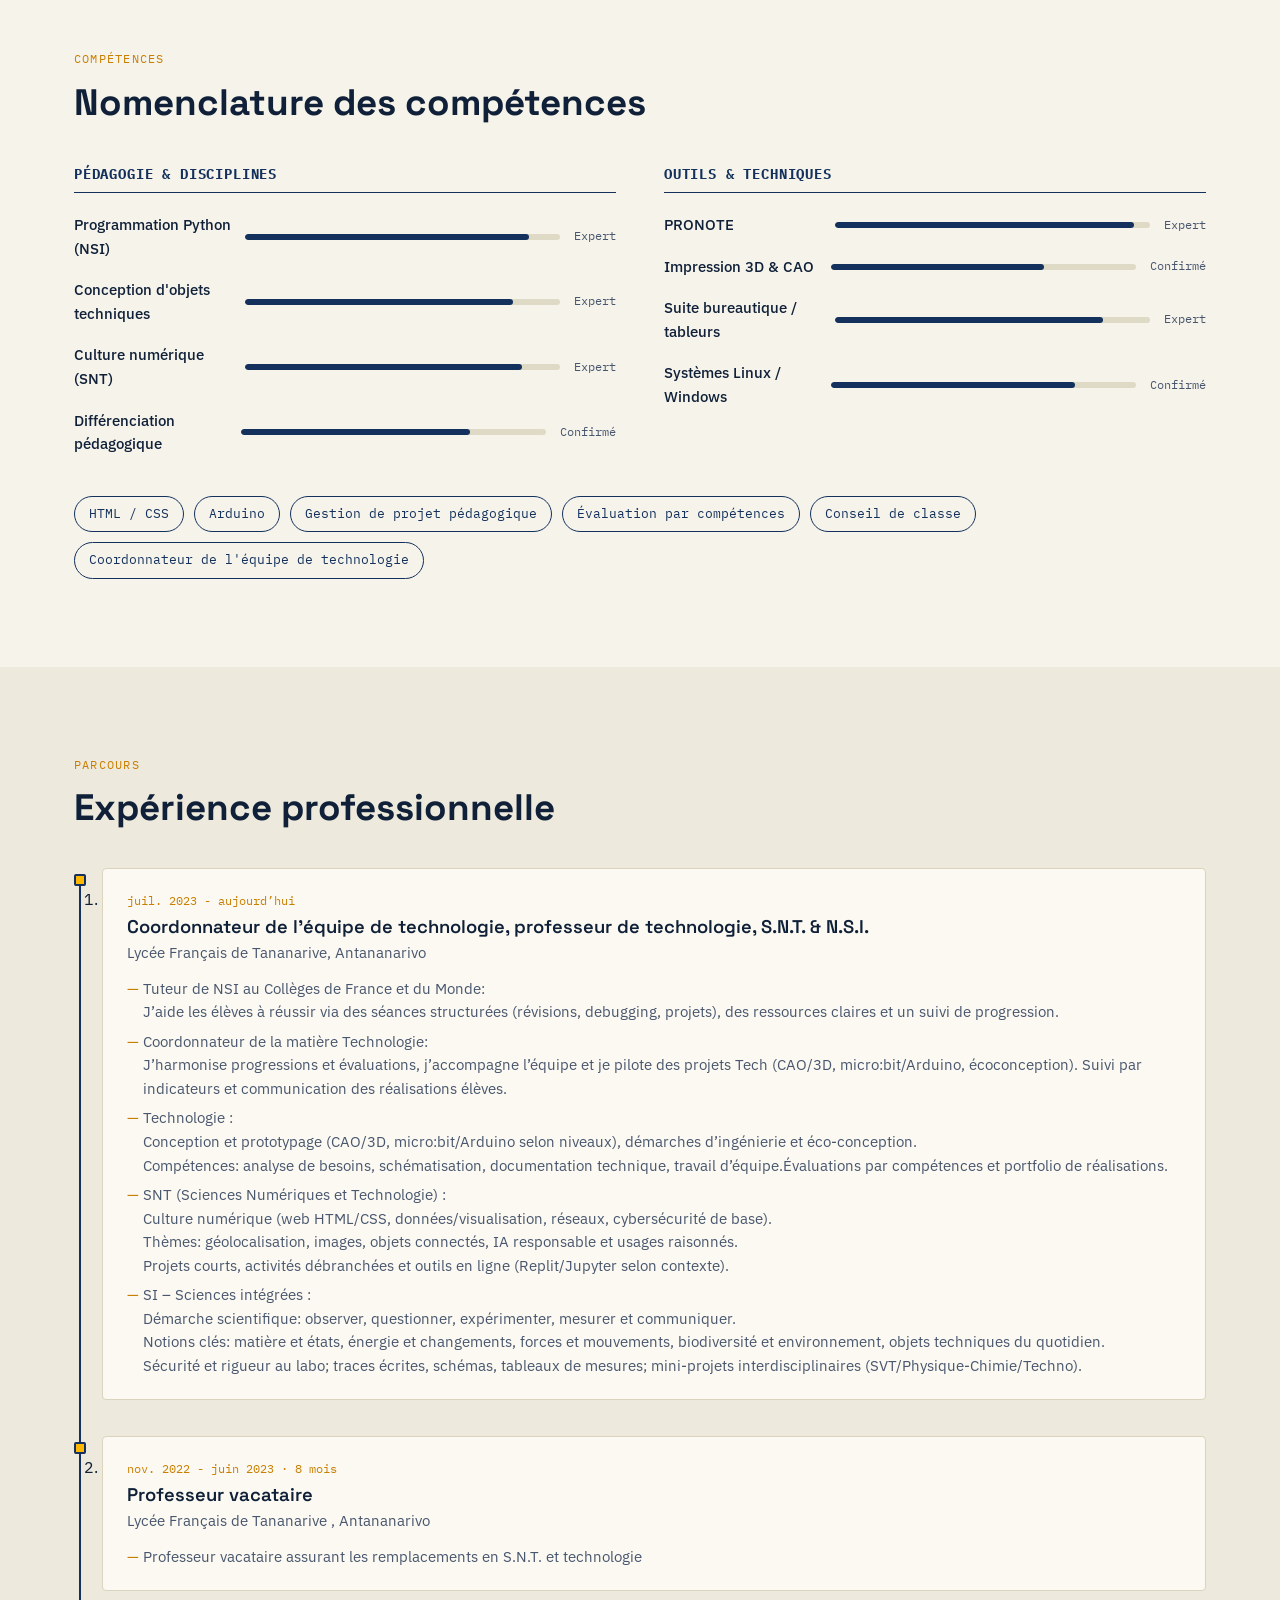
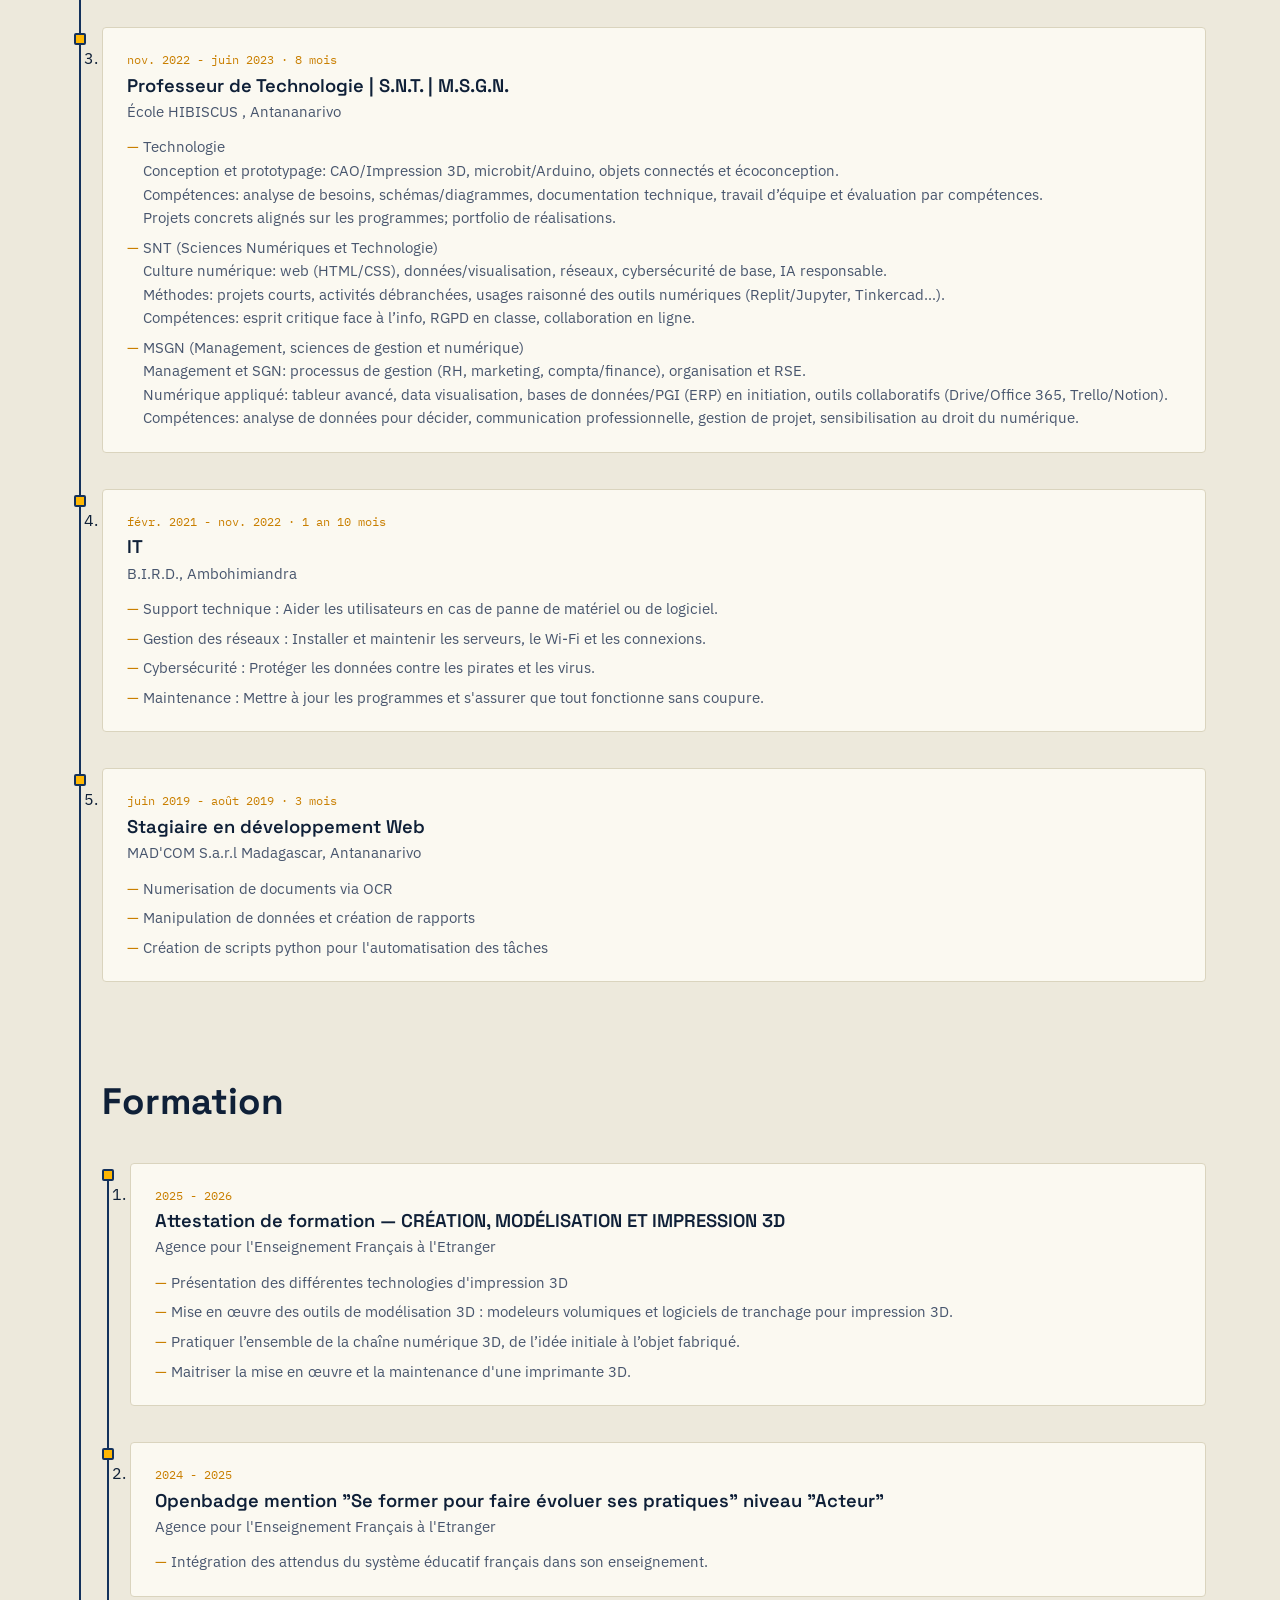
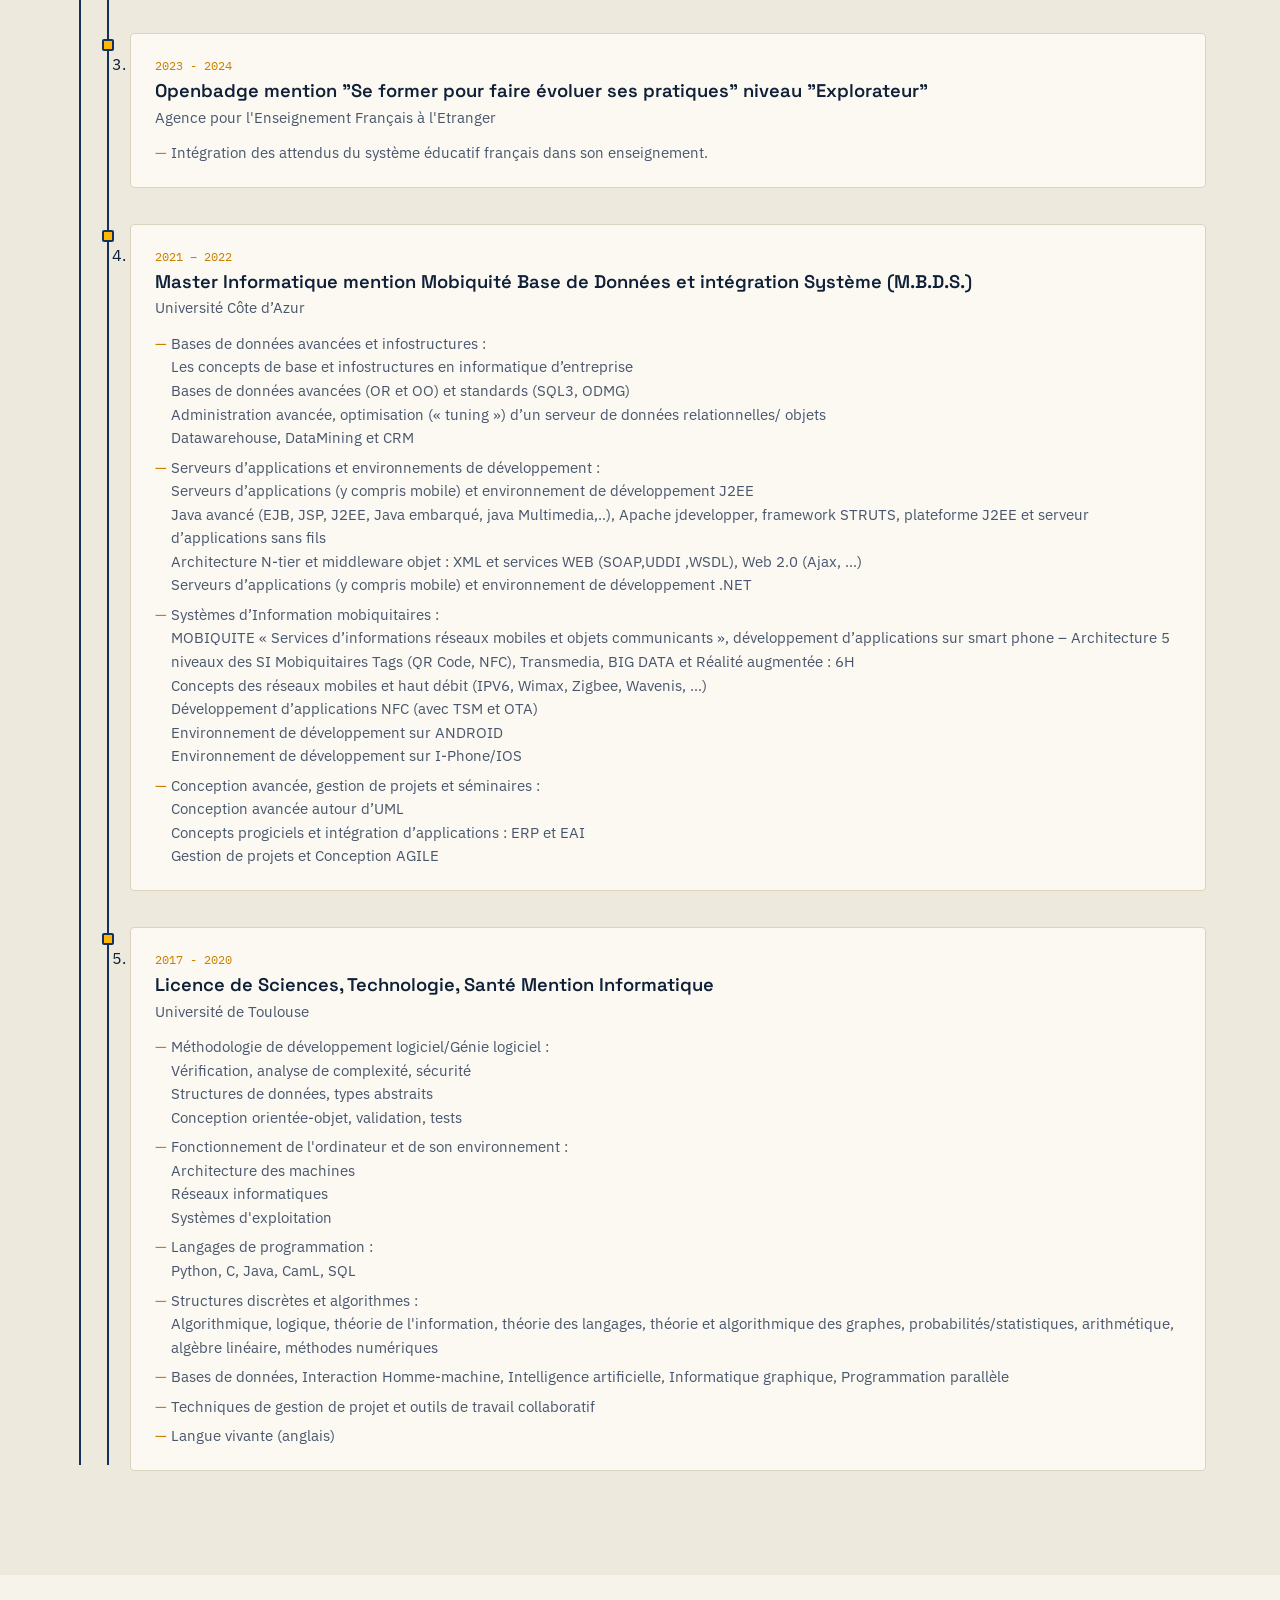
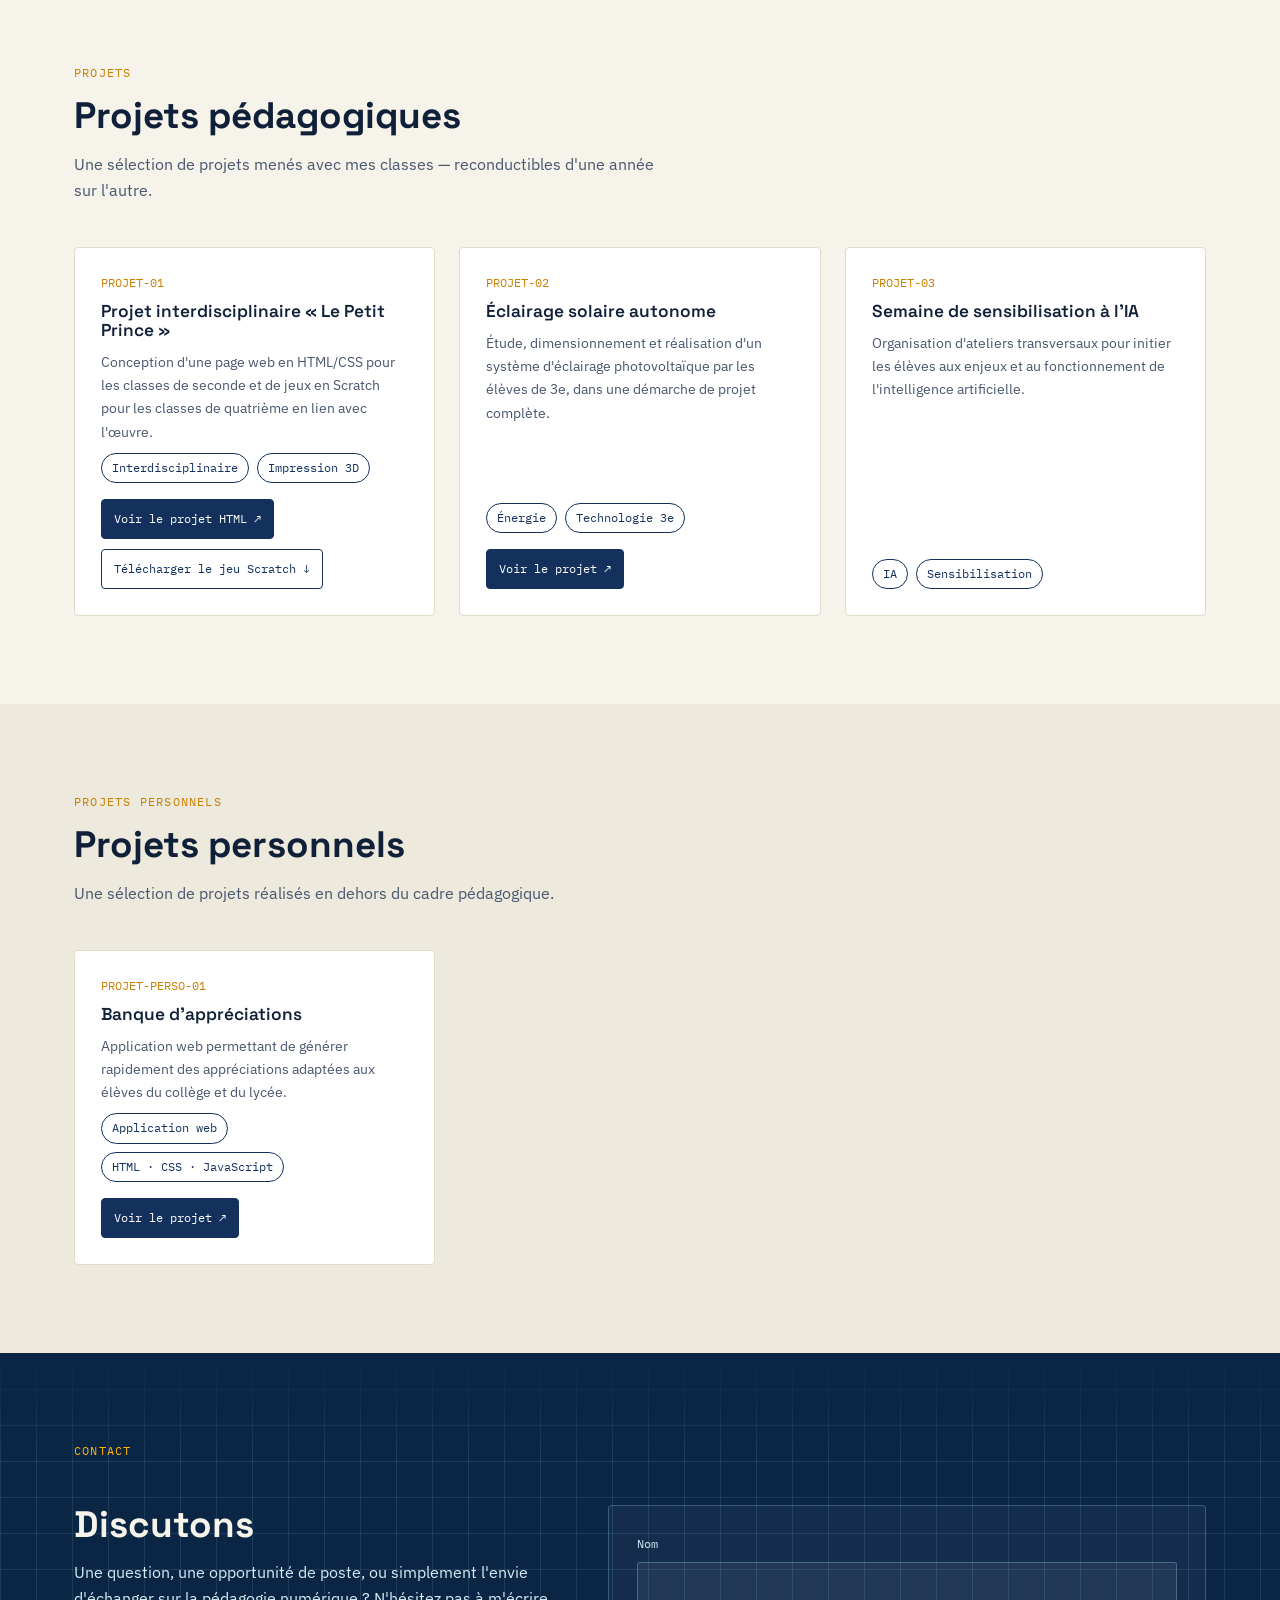
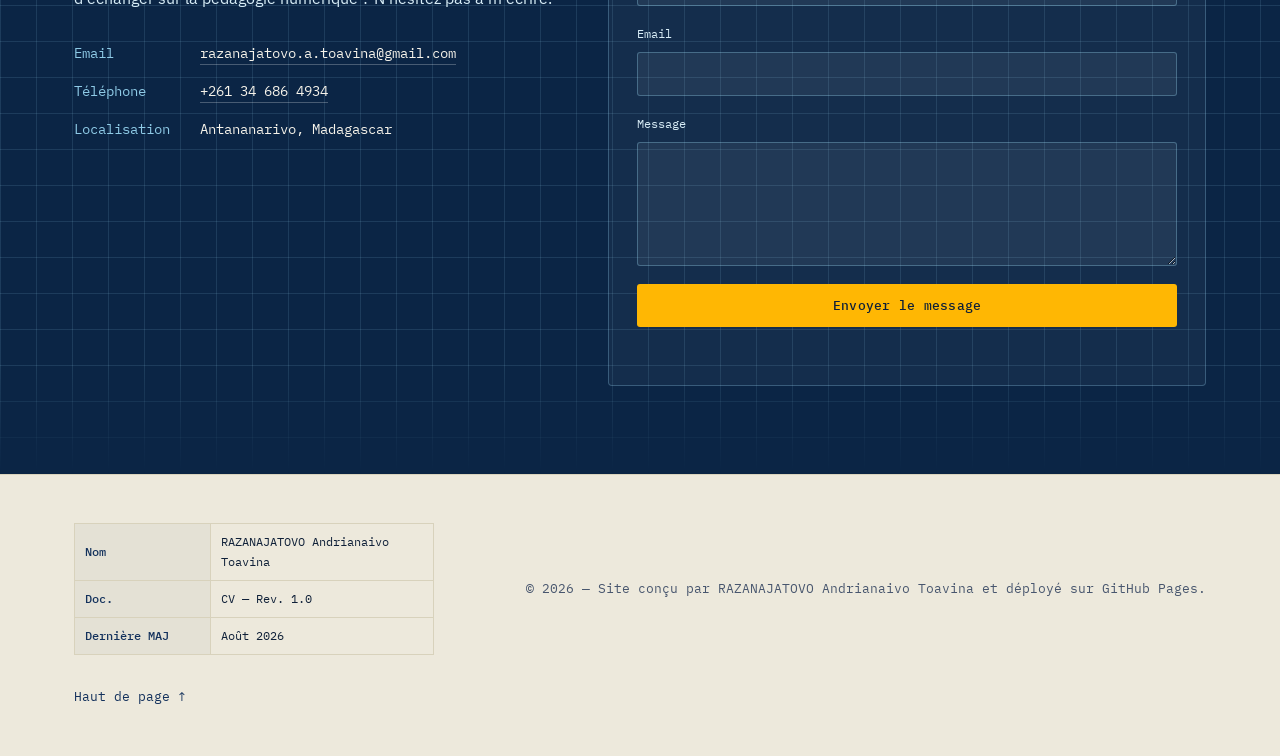
==== commit 822c7f55: "feat: enhance navigation and footer styles; add animations for logo and image transitions" ====
--- a/index.html
+++ b/index.html
@@ -519,7 +519,7 @@
         </tr>
       </tbody>
     </table>
-    <p class="footer__copy">© <span id="year"></span> — Site conçu et déployé sur GitHub Pages.</p>
+    <p class="footer__copy">© <span id="year"></span> — Site conçu par RAZANAJATOVO Andrianaivo Toavina et déployé sur GitHub Pages.</p>
     <a class="footer__top" href="#top">Haut de page ↑</a>
   </div>
 </footer>
--- a/css/style.css
+++ b/css/style.css
@@ -73,6 +73,8 @@
   width:32px; height:32px; display:grid; place-items:center;
   border-radius:3px;
 }
+.nav__logo-mark{ transition:transform .25s ease, background .25s ease, color .25s ease; }
+.nav__logo:hover .nav__logo-mark{ transform:rotate(-6deg) scale(1.06); background:var(--amber-500); color:var(--ink-900); }
 .nav__logo-text{ font-family:var(--font-display); font-weight:600; font-size:1.05rem; }
 .nav__links{ display:flex; gap:28px; }
 .nav__links a{
@@ -120,6 +122,7 @@
 }
 .hero__grid{
   position:absolute; inset:0;
+  pointer-events:none;
   background-image:
     linear-gradient(var(--grid-line) 1px, transparent 1px),
     linear-gradient(90deg, var(--grid-line) 1px, transparent 1px);
@@ -214,6 +217,7 @@
 .section{ padding-block:88px; }
 .section--paper{ background:var(--paper-dim); }
 .section--dark{ background:var(--blueprint-900); color:var(--paper); position:relative; overflow:hidden; }
+.section--dark .container{ position:relative; z-index:1; }
 .section--dark .hero__grid{ mask-image:linear-gradient(to bottom, transparent, black 15%, black 85%, transparent); }
 
 .sheet-label{
@@ -380,12 +384,23 @@
 /* ==========================================================================
    RÉVÉLATION AU SCROLL
    ========================================================================== */
-.reveal{ opacity:0; transform:translateY(18px); transition:opacity .6s ease, transform .6s ease; }
+.hero__content{ animation:hero-enter .8s cubic-bezier(.22,1,.36,1) both; }
+.hero__aside{ animation:hero-enter .8s .14s cubic-bezier(.22,1,.36,1) both; }
+.card:nth-child(2){ transition-delay:.08s; }
+.card:nth-child(3){ transition-delay:.16s; }
+.card:nth-child(4){ transition-delay:.24s; }
+.reveal{ opacity:0; transform:translateY(18px); transition:opacity .6s ease, transform .6s cubic-bezier(.22,1,.36,1); }
 .reveal.is-visible{ opacity:1; transform:translateY(0); }
 
+@keyframes hero-enter{
+  from{ opacity:0; transform:translateY(24px); }
+  to{ opacity:1; transform:translateY(0); }
+}
+
 @media (prefers-reduced-motion: reduce){
-  .reveal{ opacity:1; transform:none; transition:none; }
+  .reveal,.hero__content,.hero__aside{ opacity:1; transform:none; animation:none; transition:none; }
   html{ scroll-behavior:auto; }
   .btn:hover{ transform:none; }
   .card:hover{ transform:none; }
-}
+  .nav__logo-mark{ transition:none; }
+}
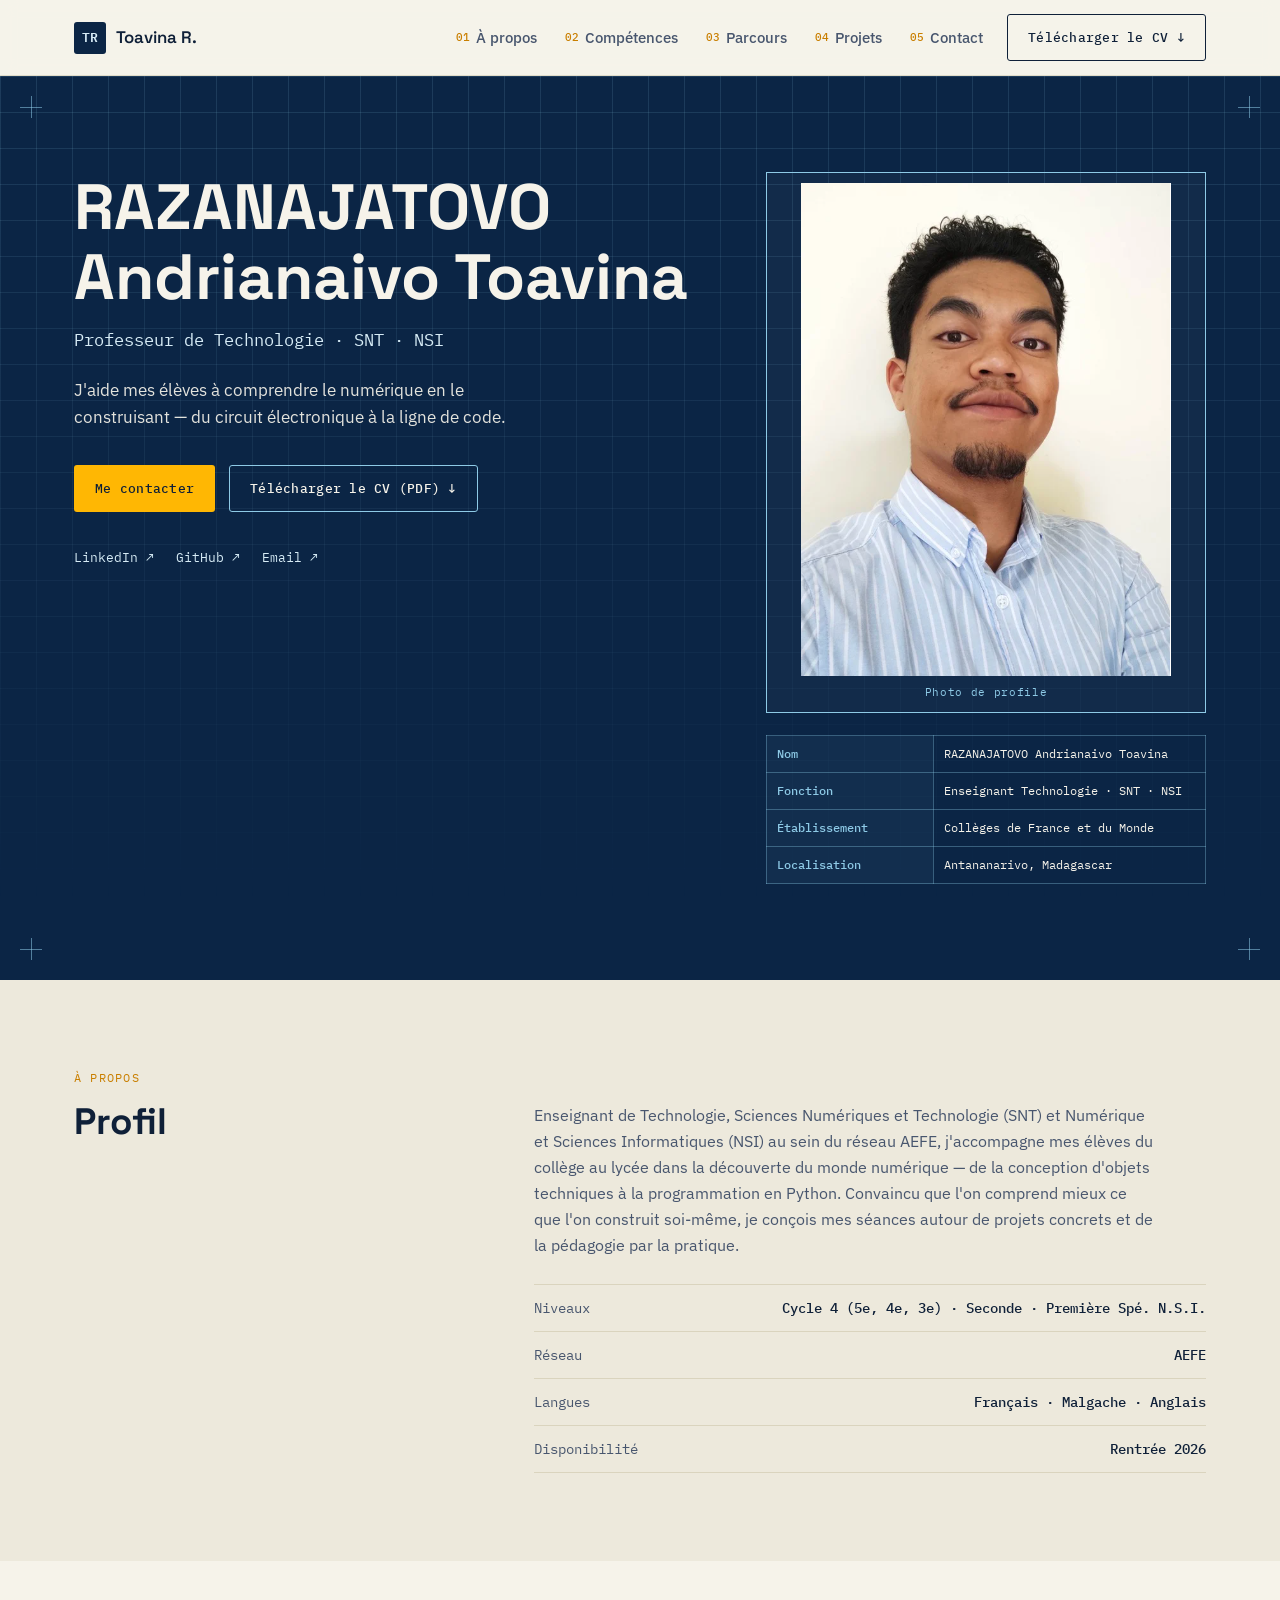
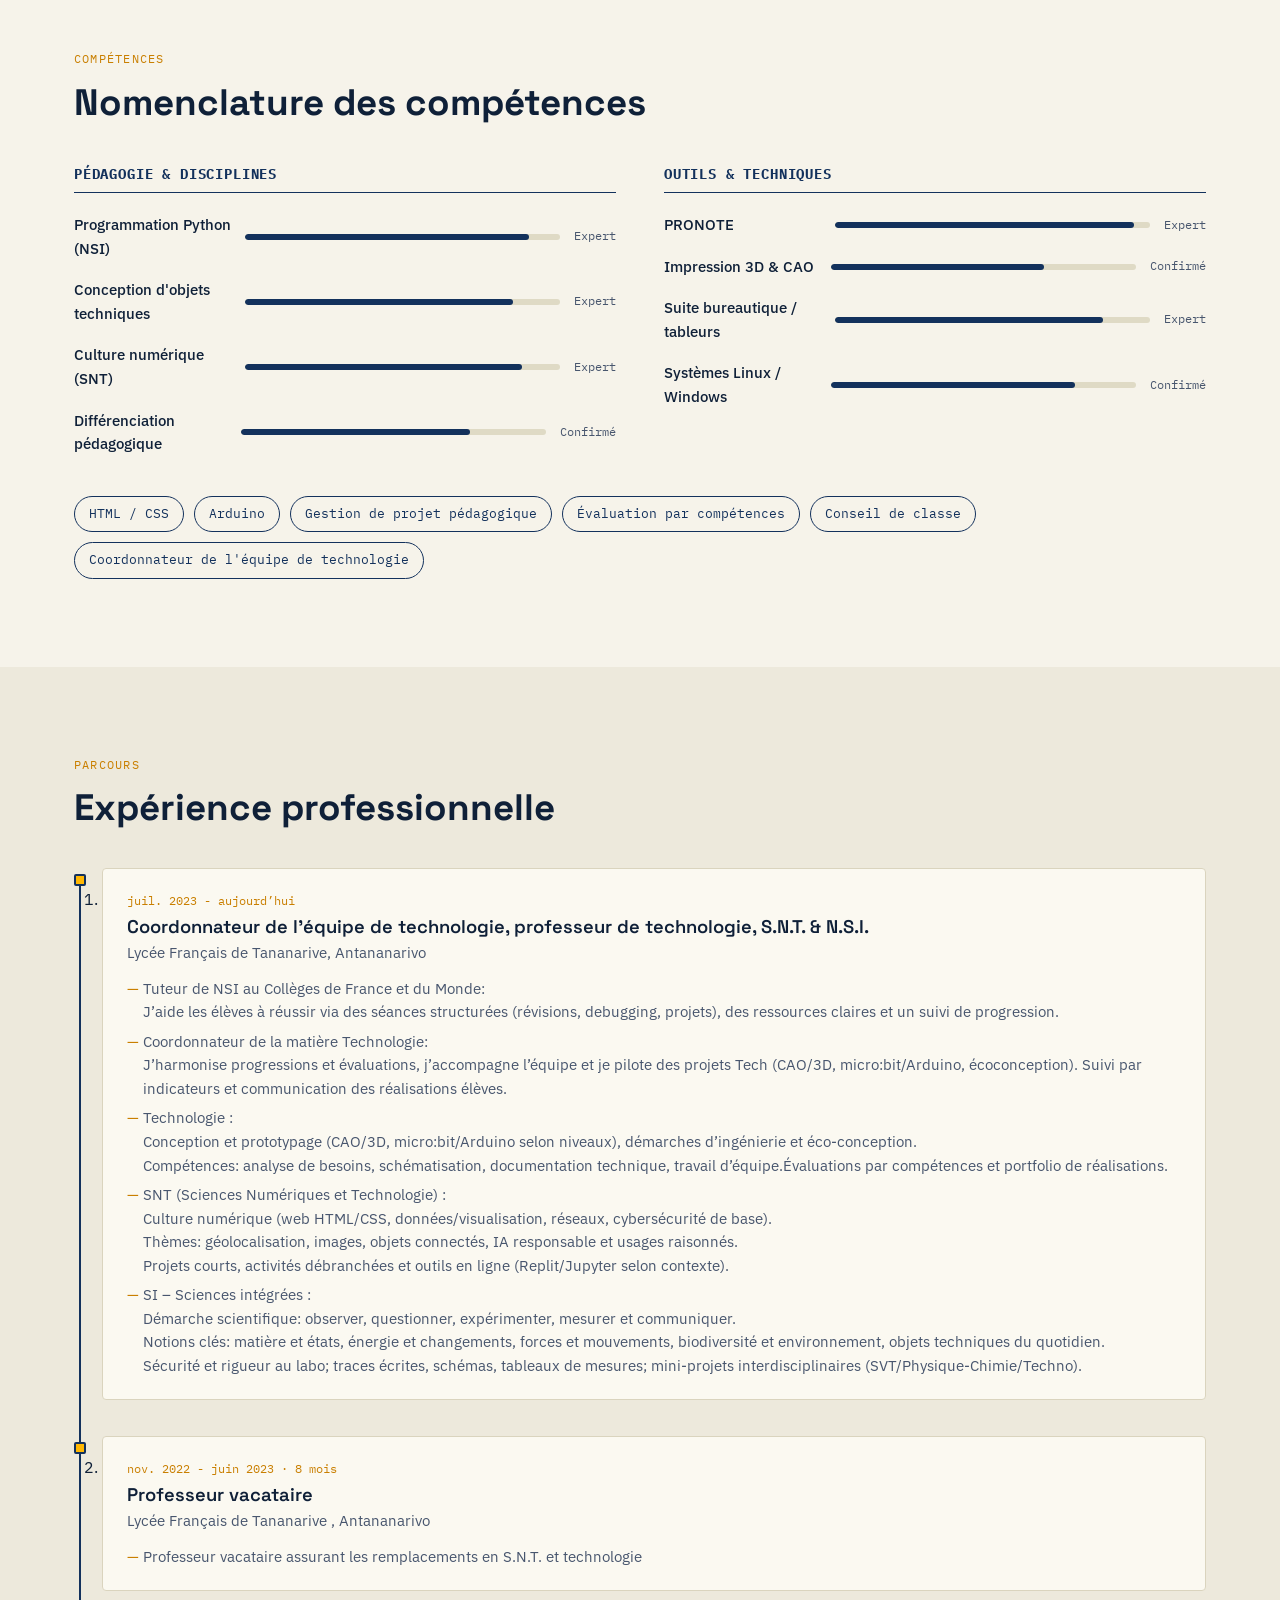
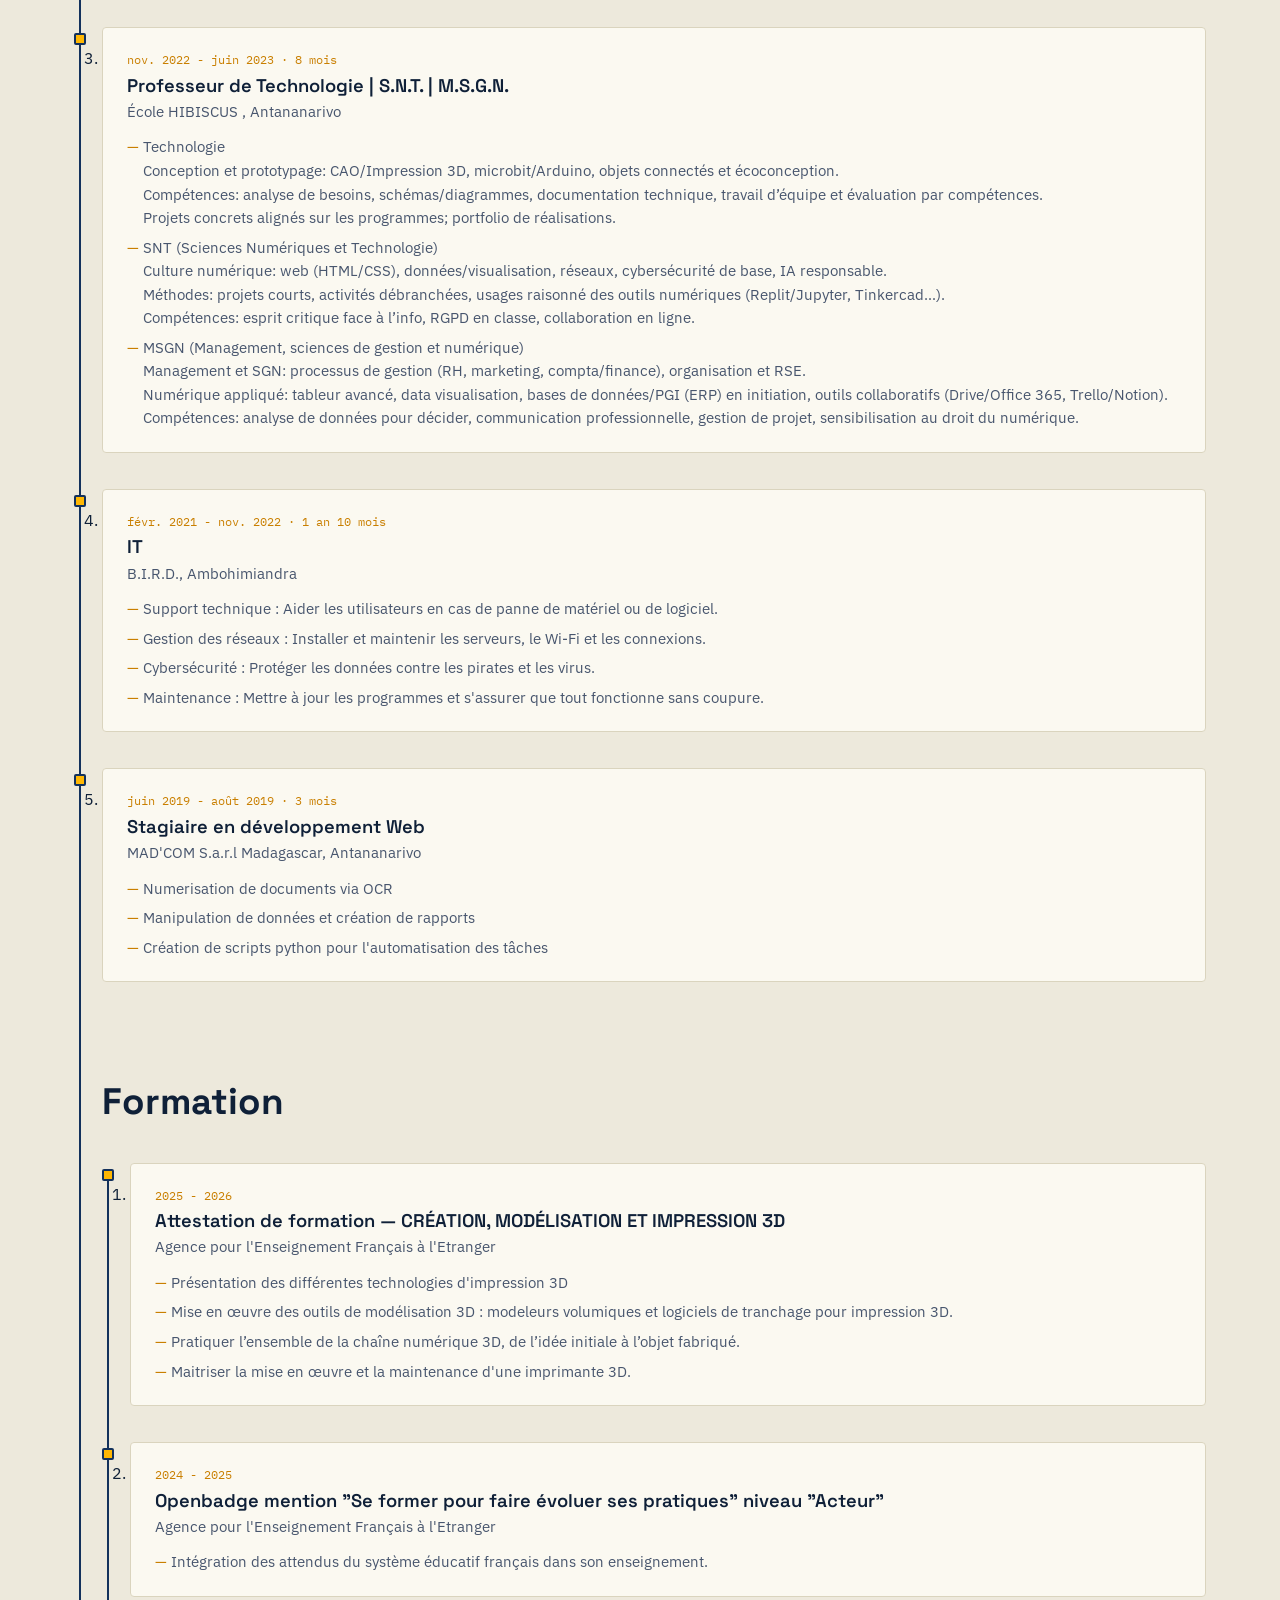
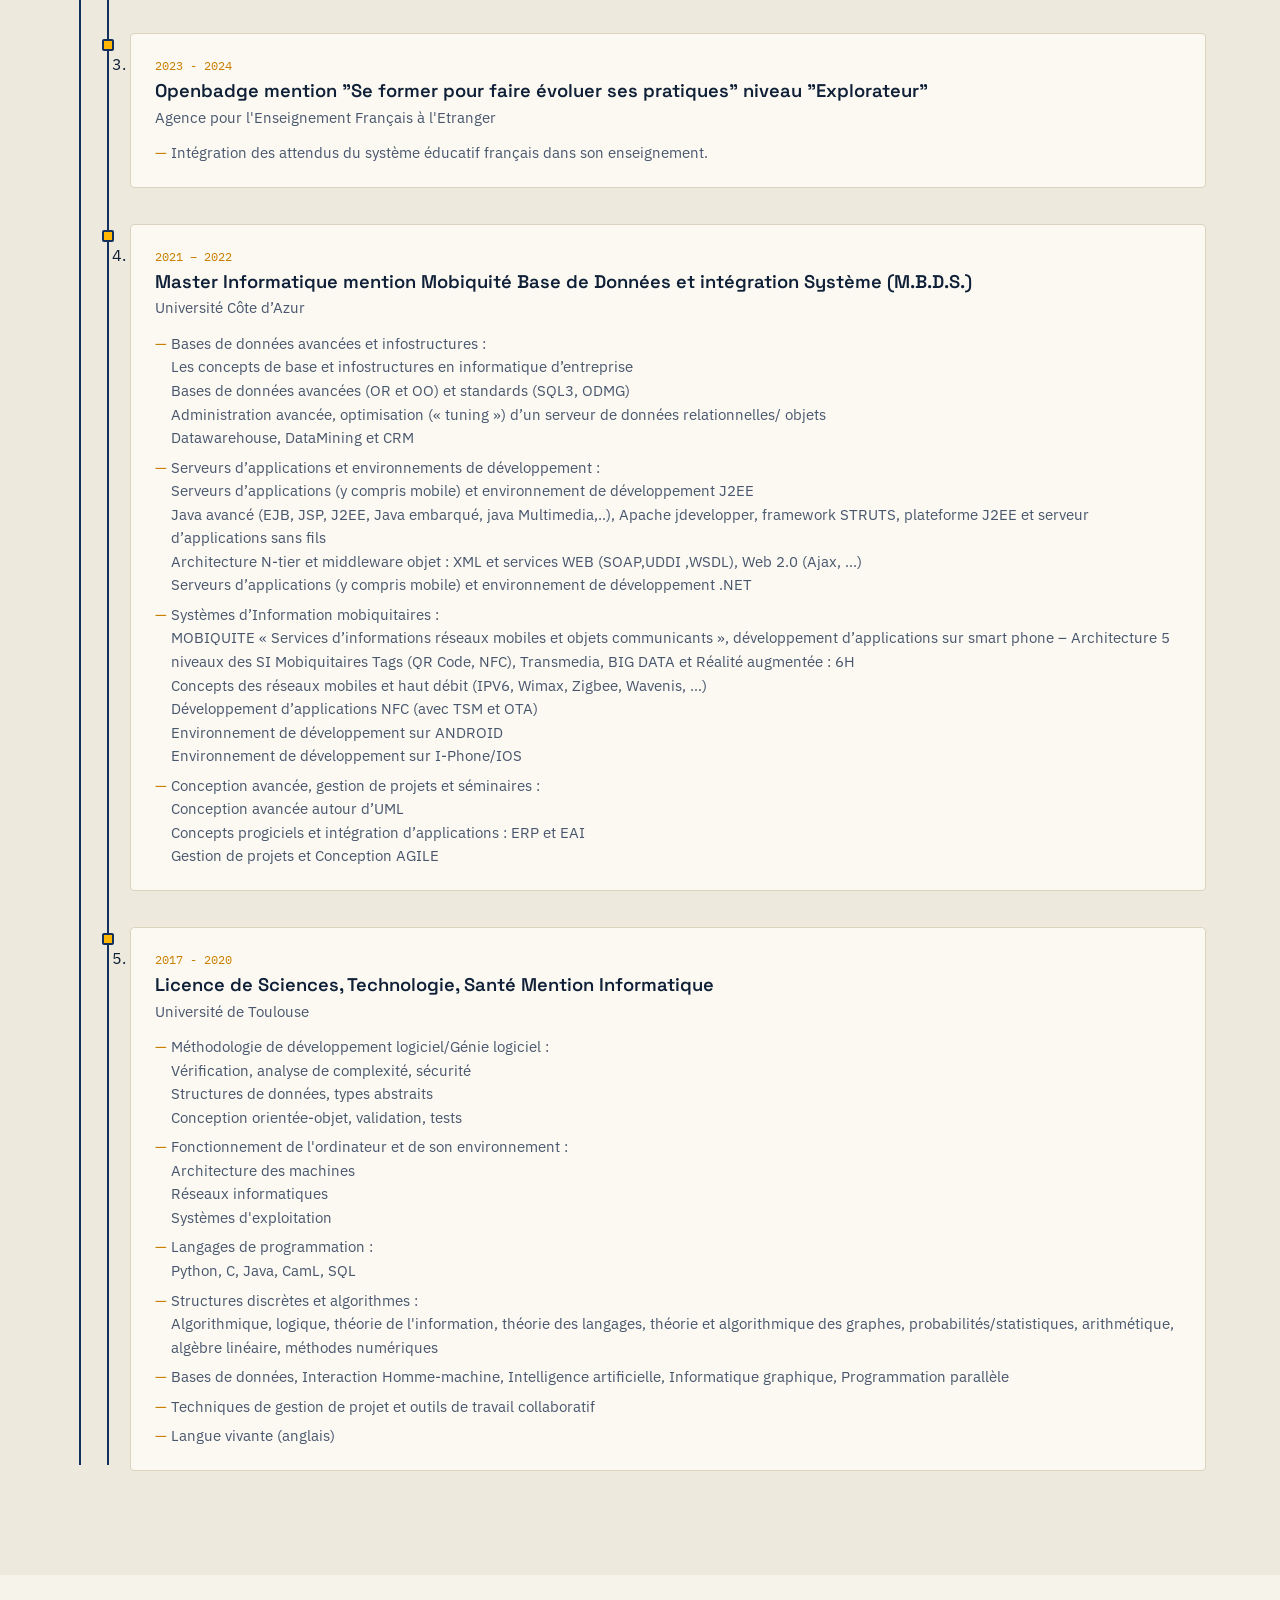
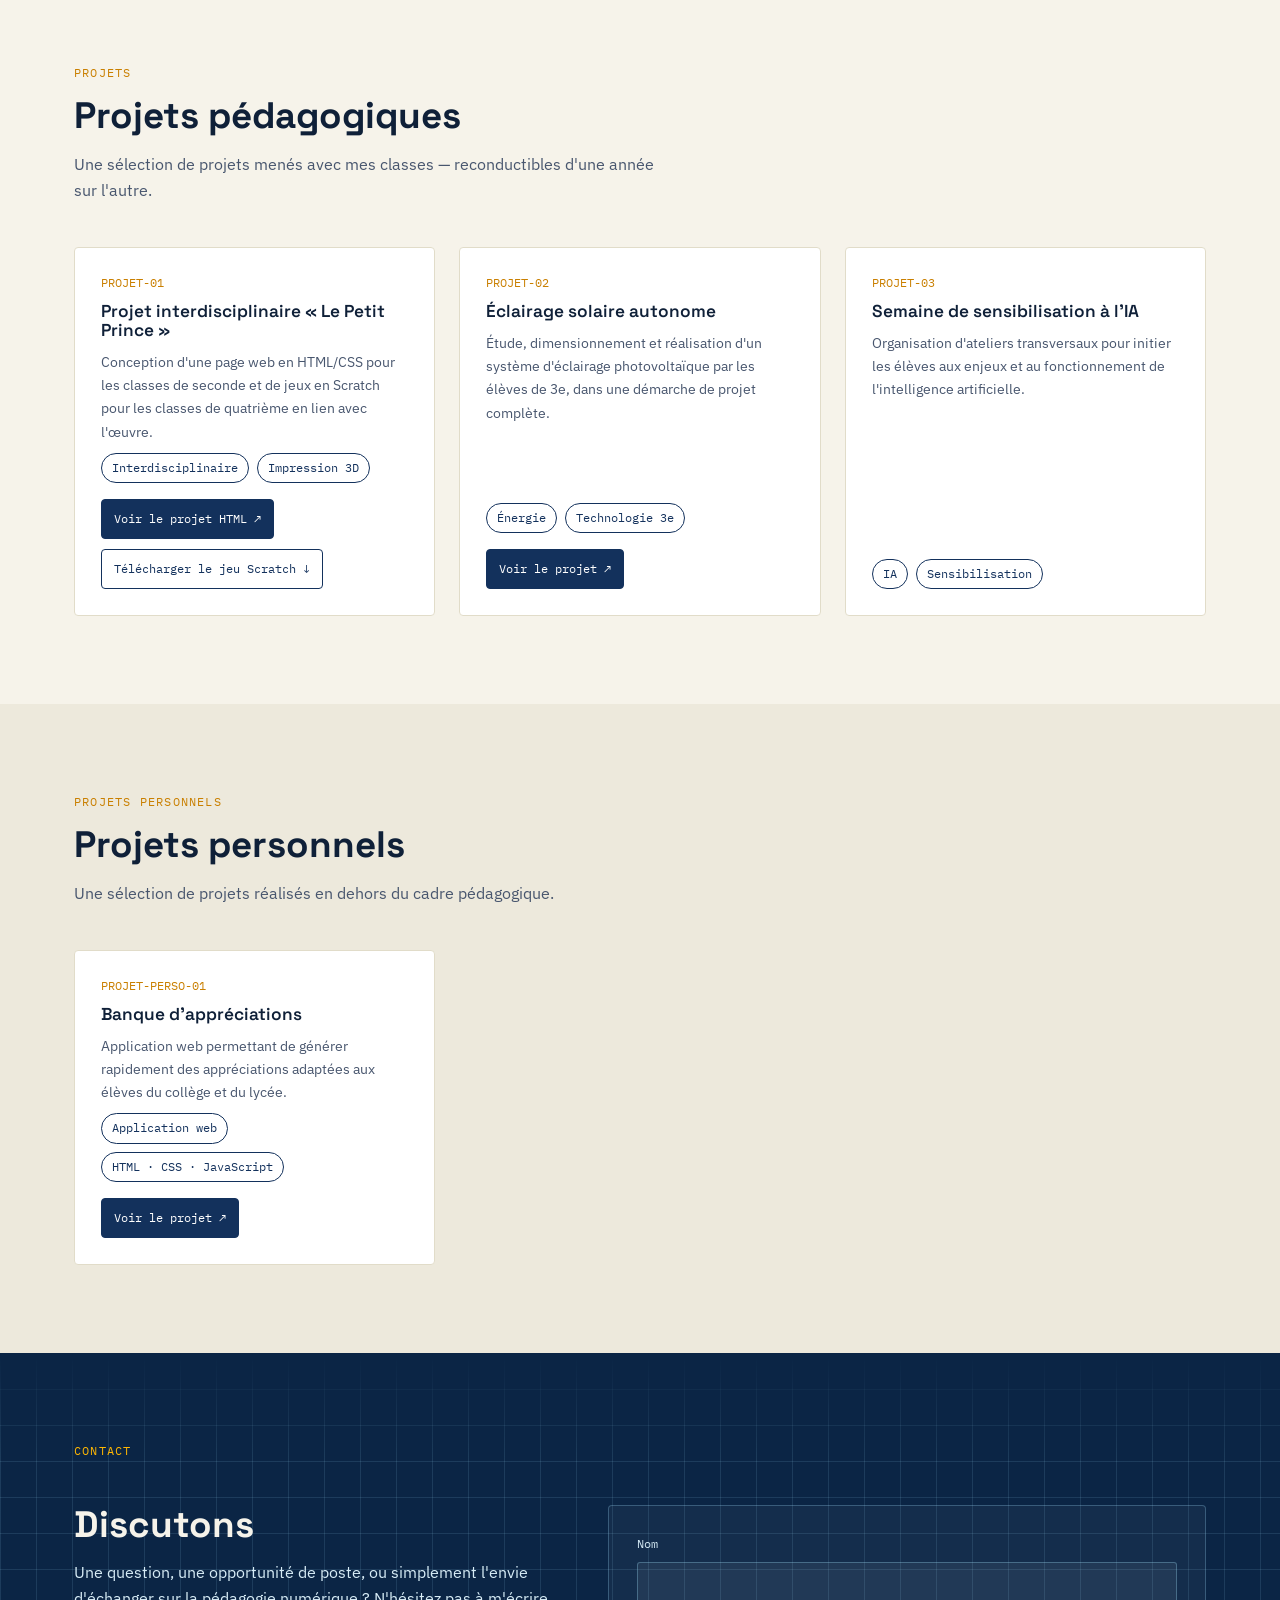
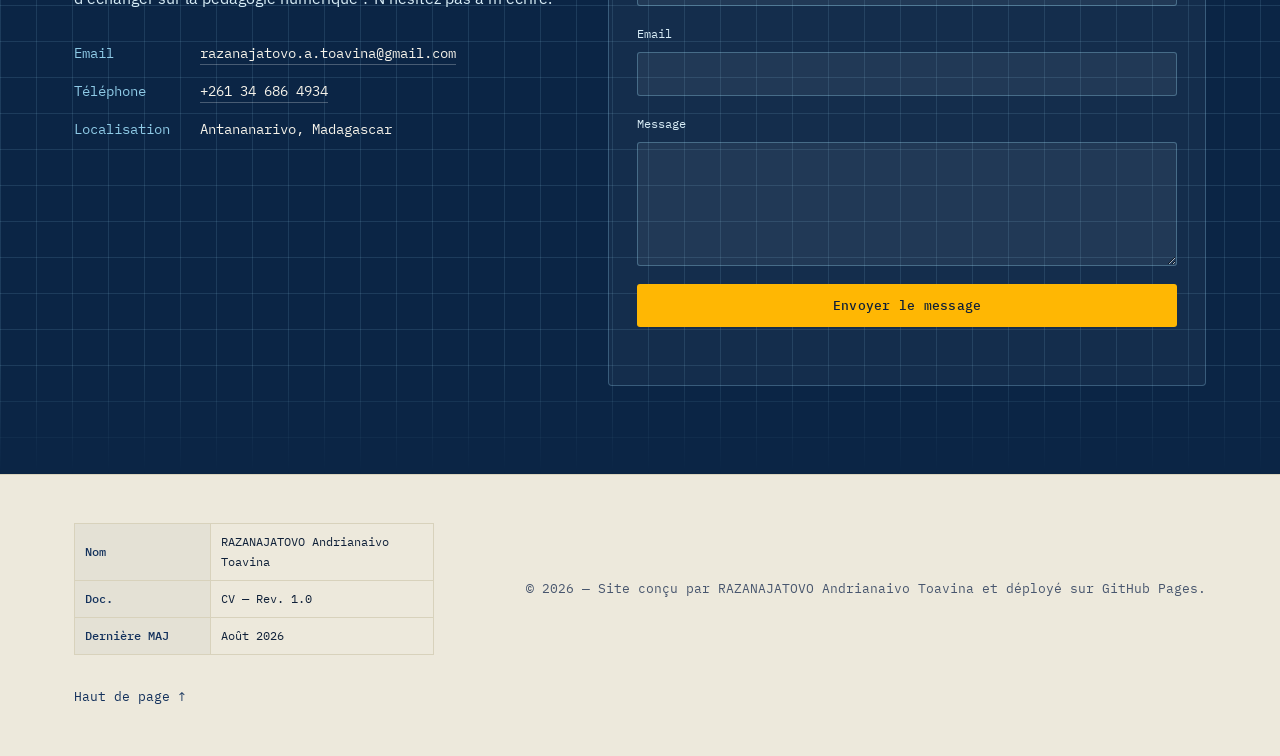
==== commit 9b6d4a2d: "fix: update stylesheet and script links to include versioning for cache busting" ====
--- a/index.html
+++ b/index.html
@@ -15,7 +15,7 @@
 <link rel="preconnect" href="https://fonts.googleapis.com">
 <link rel="preconnect" href="https://fonts.gstatic.com" crossorigin>
 <link href="https://fonts.googleapis.com/css2?family=Space+Grotesk:wght@500;600;700&family=IBM+Plex+Sans:wght@400;500;600;700&family=IBM+Plex+Mono:wght@400;500;600&display=swap" rel="stylesheet">
-<link rel="stylesheet" href="css/style.css">
+<link rel="stylesheet" href="css/style.css?v=20260825">
 </head>
 <body>
 
@@ -524,6 +524,6 @@
   </div>
 </footer>
 
-<script src="js/script.js"></script>
+<script src="js/script.js?v=20260825"></script>
 </body>
 </html>
--- a/css/style.css
+++ b/css/style.css
@@ -389,11 +389,15 @@
 .card:nth-child(2){ transition-delay:.08s; }
 .card:nth-child(3){ transition-delay:.16s; }
 .card:nth-child(4){ transition-delay:.24s; }
-.reveal{ opacity:0; transform:translateY(18px); transition:opacity .6s ease, transform .6s cubic-bezier(.22,1,.36,1); }
-.reveal.is-visible{ opacity:1; transform:translateY(0); }
+.reveal{ opacity:1; transform:none; }
+.reveal.is-visible{ animation:reveal-enter .6s cubic-bezier(.22,1,.36,1) both; }
 
 @keyframes hero-enter{
   from{ opacity:0; transform:translateY(24px); }
+  to{ opacity:1; transform:translateY(0); }
+}
+@keyframes reveal-enter{
+  from{ opacity:.35; transform:translateY(18px); }
   to{ opacity:1; transform:translateY(0); }
 }
 
